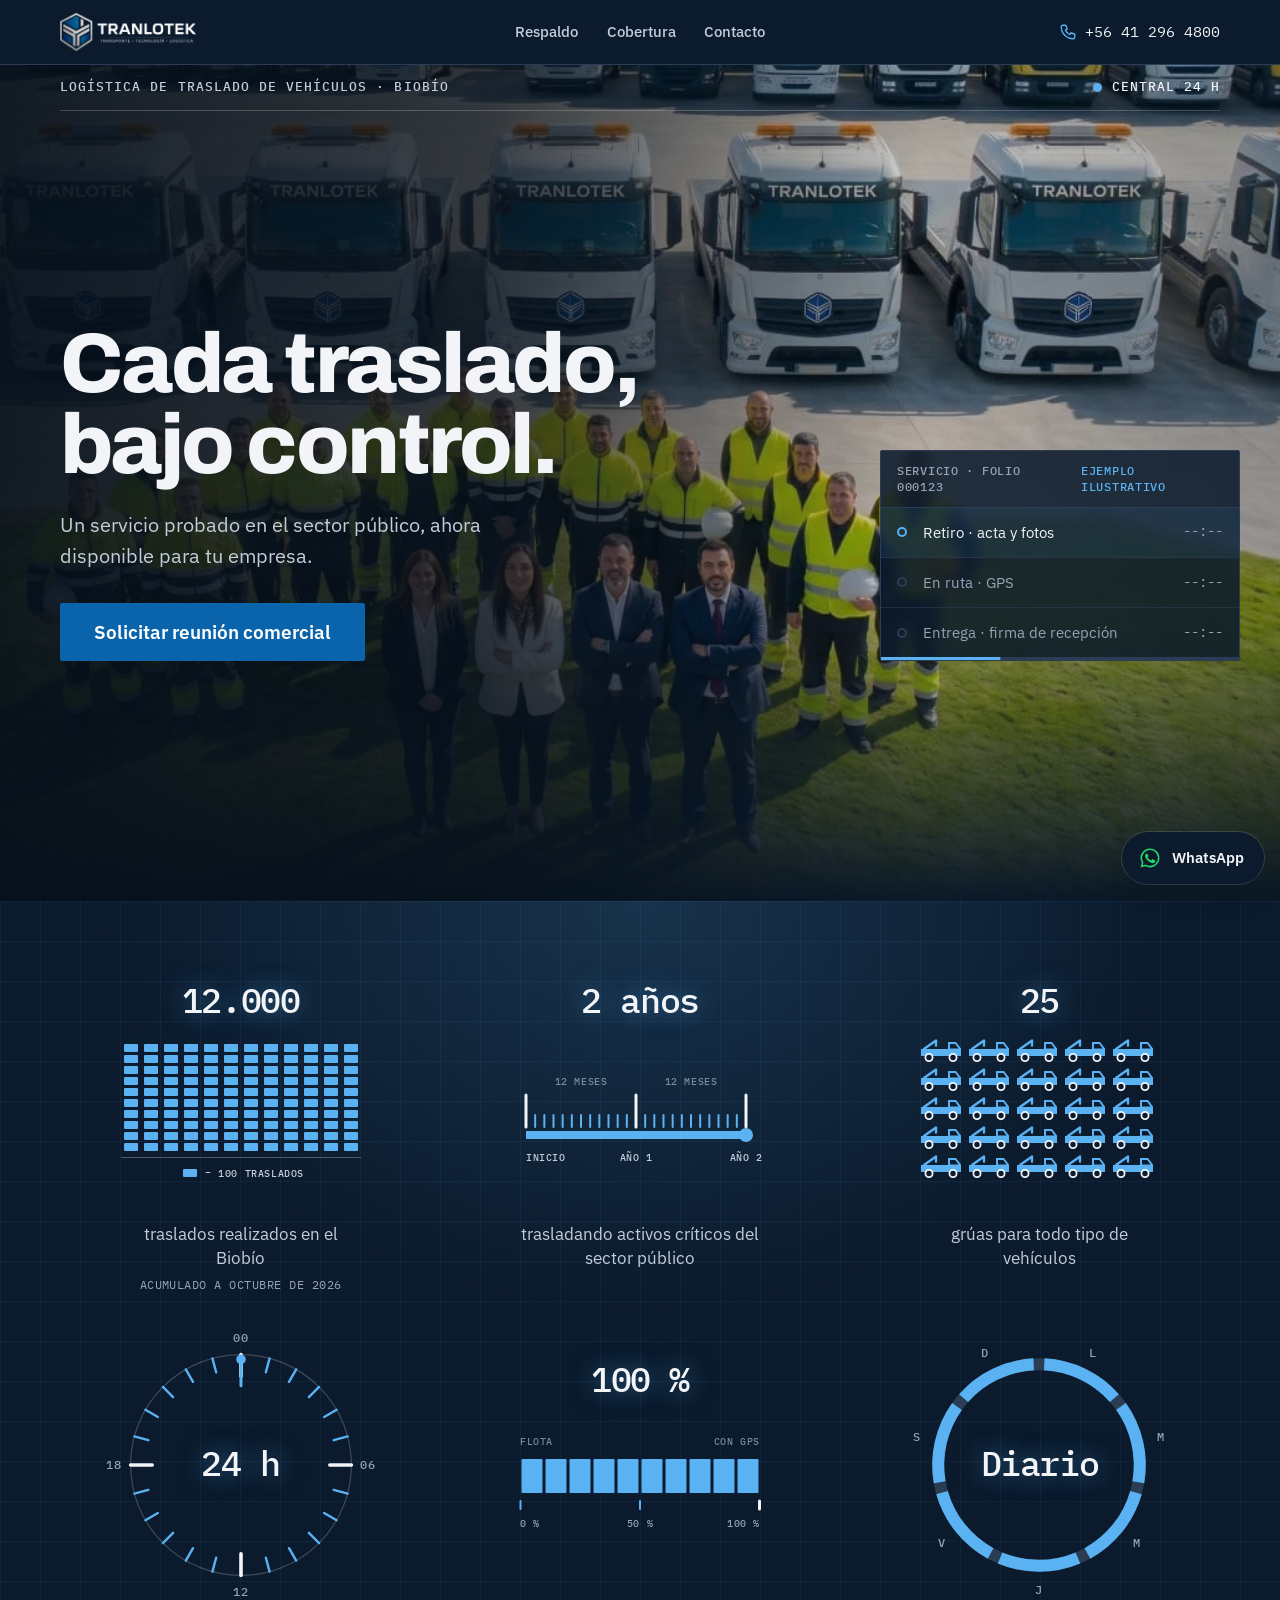
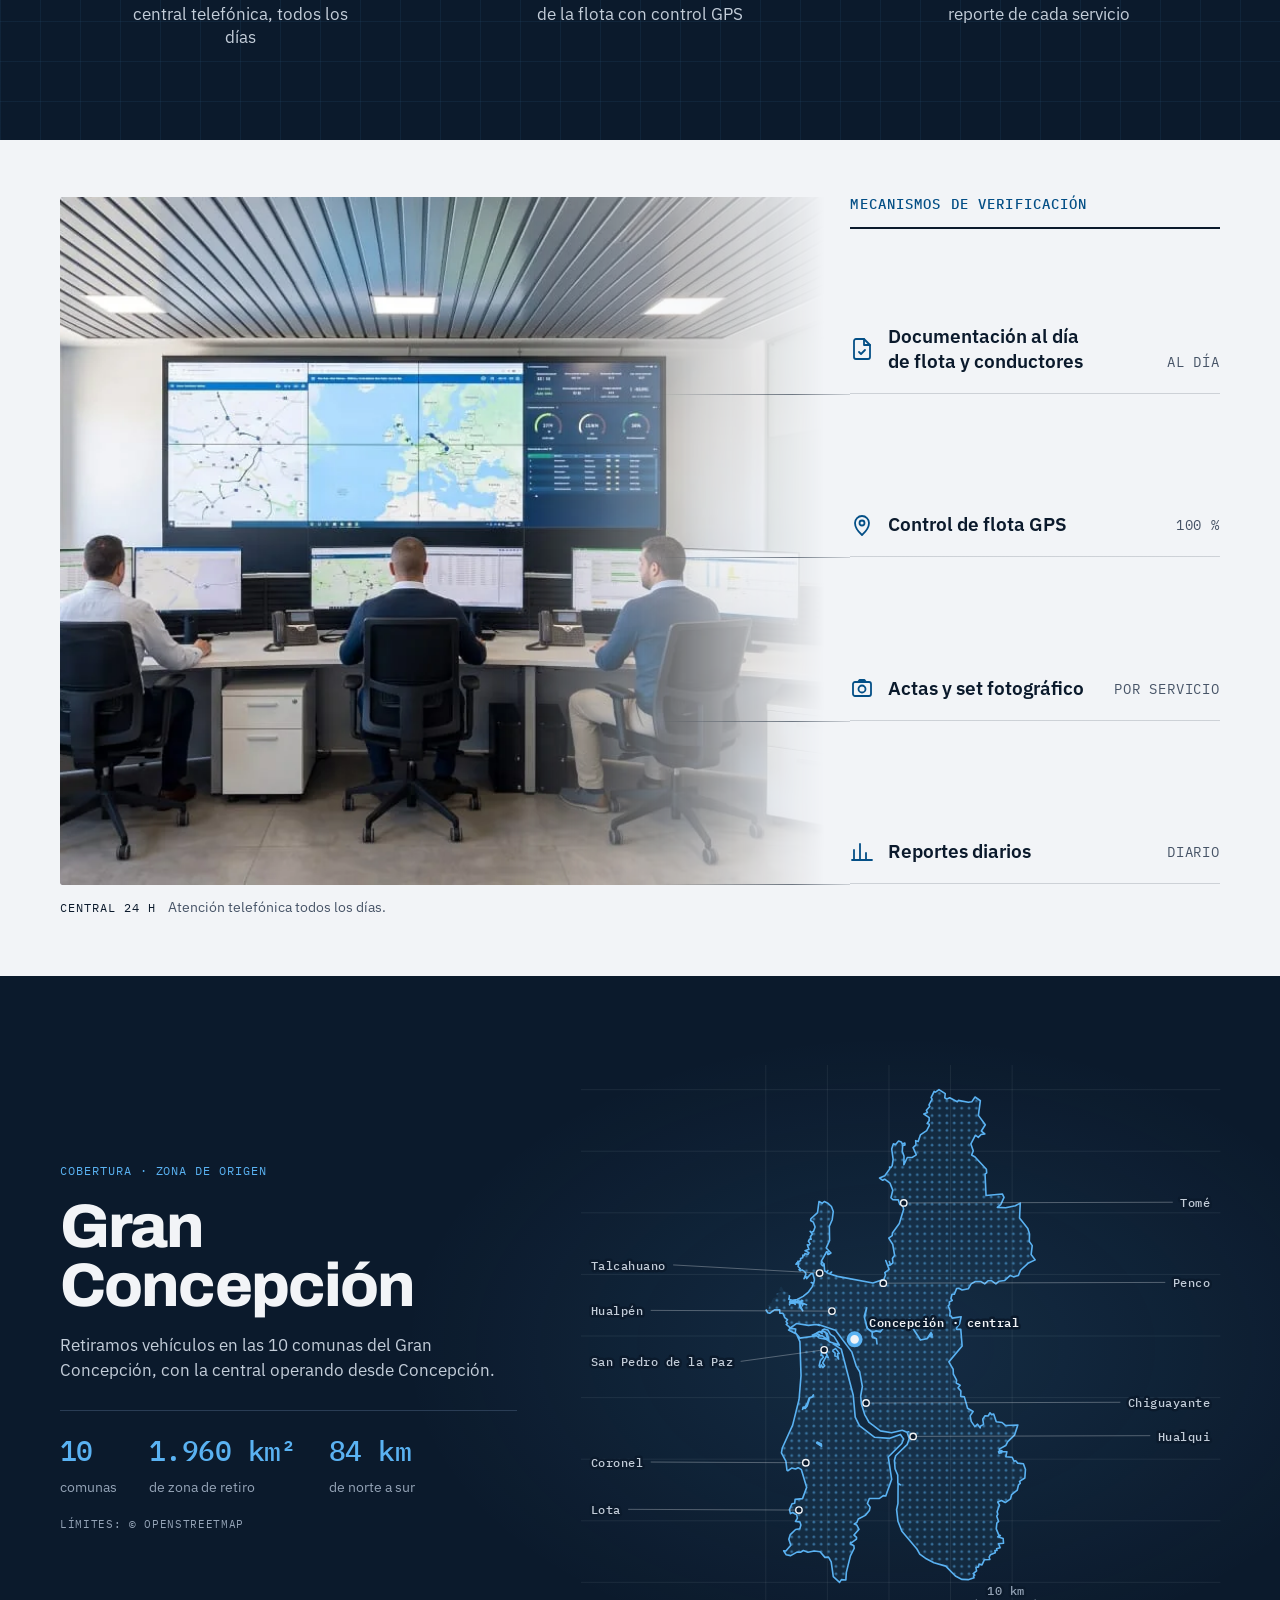
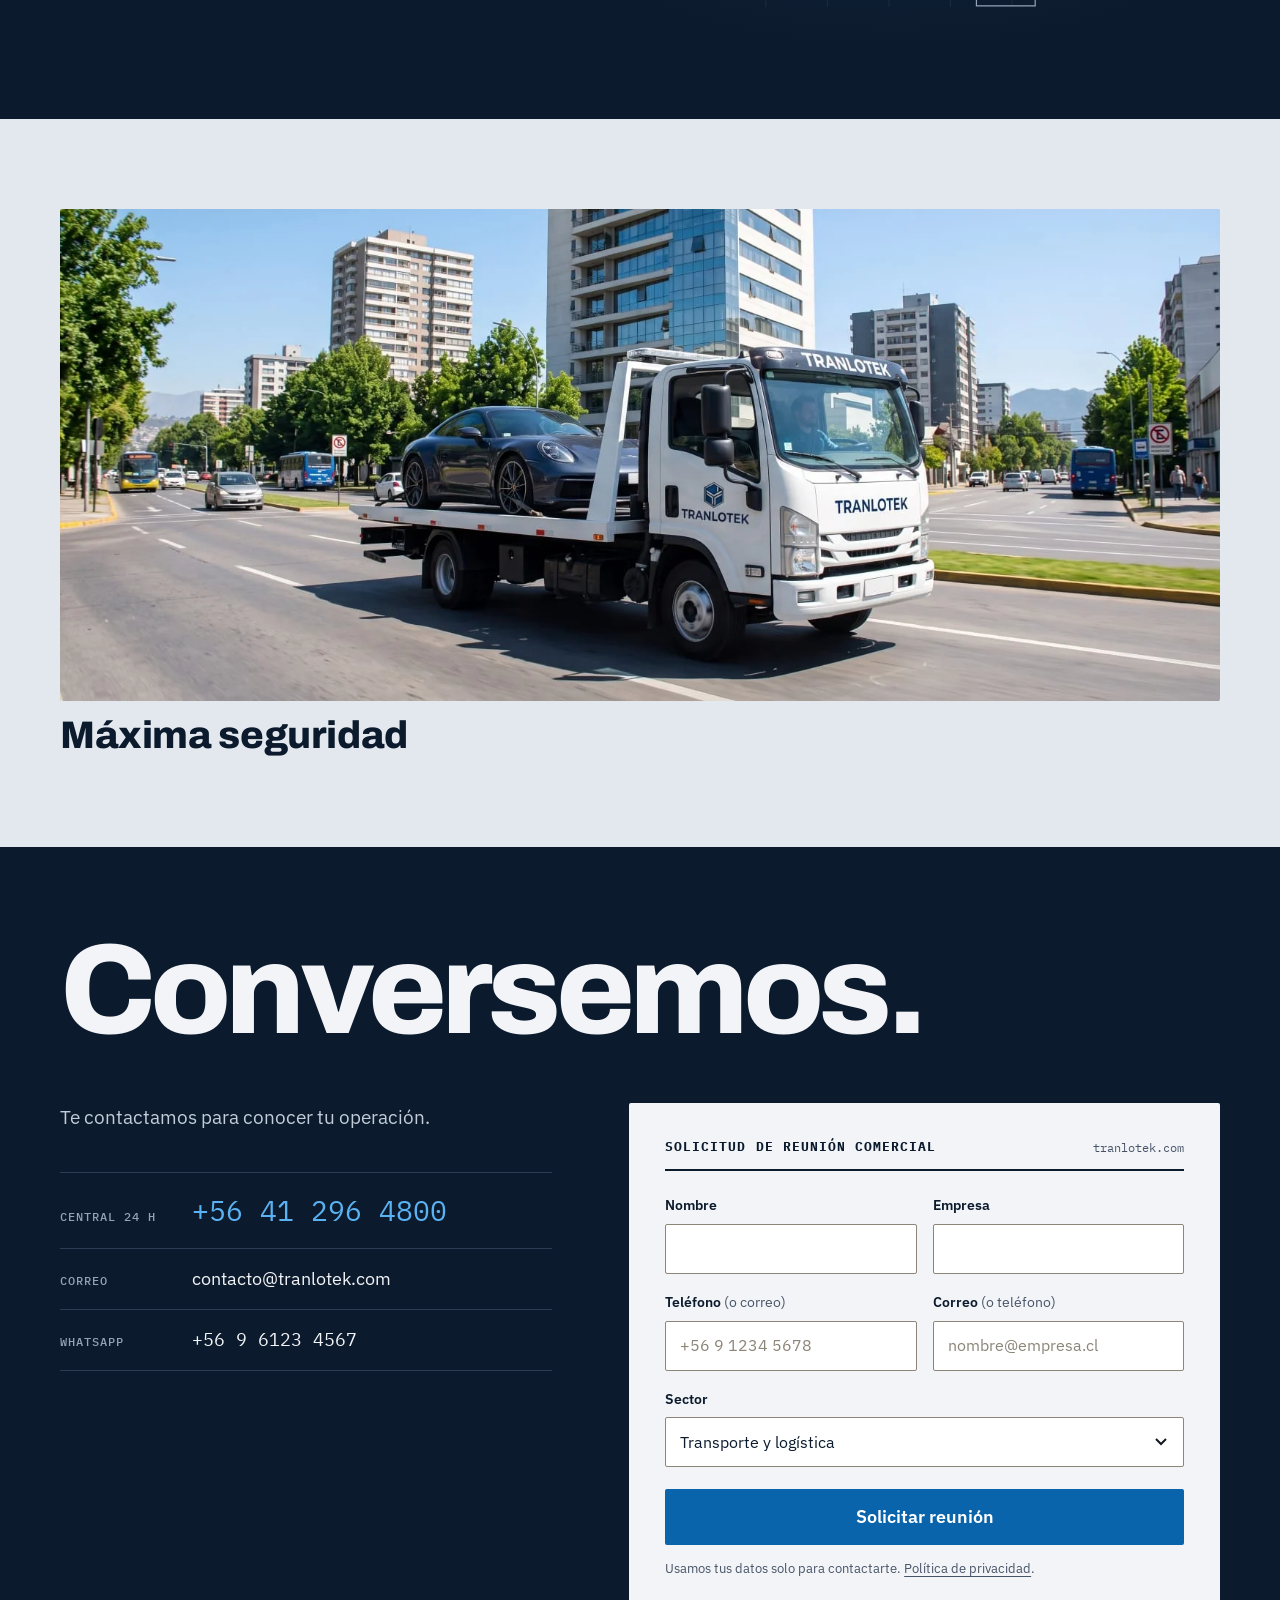
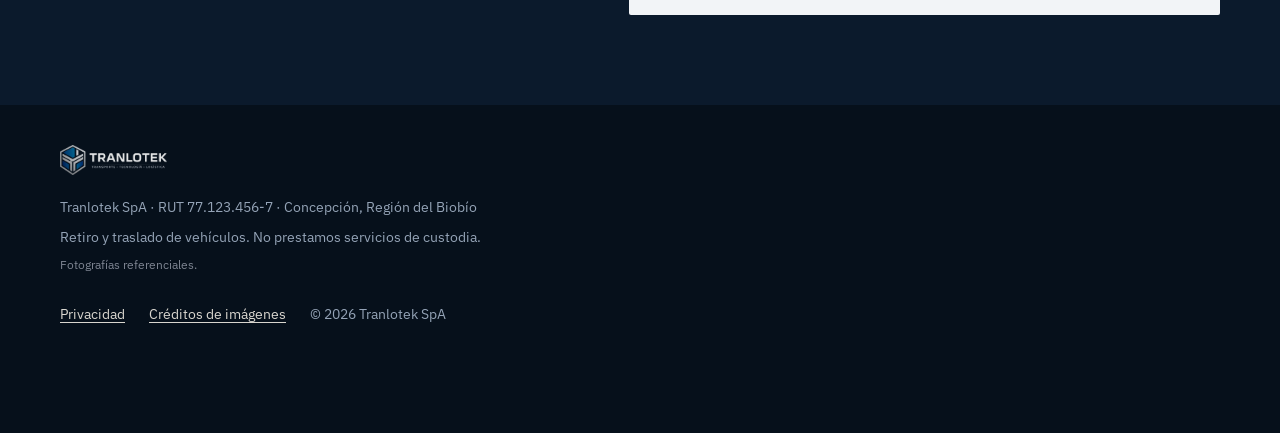
==== v1/index.html @ 52b6f6b7 "Hub de versiones: V1 y V2 publicadas, V3 y V4 en camino La raíz pasa a ser un hub con las cuatro ver" ====
<!doctype html>
<html lang="es-CL">
<head>
<meta charset="utf-8">
<meta name="viewport" content="width=device-width, initial-scale=1">
<title>Tranlotek | Traslado seguro de vehículos con grúa en el Biobío</title>
<meta name="description" content="Modelo de traslado de vehículos probado en 12.000 servicios. 25 grúas, central 24 h, GPS, actas y reportes diarios. Conversemos sobre tu operación.">
<link rel="canonical" href="https://tranlotek.com/">
<meta name="theme-color" content="#0B1A2C">
<meta name="robots" content="noindex, nofollow">
<meta property="og:type" content="website">
<meta property="og:locale" content="es_CL">
<meta property="og:title" content="Tranlotek | Traslado seguro de vehículos con grúa en el Biobío">
<meta property="og:description" content="Modelo de traslado de vehículos probado en 12.000 servicios. 25 grúas, central 24 h, GPS, actas y reportes diarios.">
<meta property="og:url" content="https://tranlotek.com/">
<meta property="og:image" content="https://tranlotek.com/assets/img/hero-1200.webp">
<link rel="icon" type="image/png" sizes="32x32" href="assets/img/favicon-32.png">
<link rel="apple-touch-icon" href="assets/img/apple-touch-icon.png">

<link rel="preload" as="image" href="assets/img/hero-1200.webp?v=2" imagesrcset="assets/img/hero-800.webp?v=2 800w, assets/img/hero-1200.webp?v=2 1200w, assets/img/hero-1584.webp?v=2 1584w" imagesizes="100vw" fetchpriority="high">
<link rel="preconnect" href="https://fonts.googleapis.com">
<link rel="preconnect" href="https://fonts.gstatic.com" crossorigin>
<link rel="stylesheet" href="https://fonts.googleapis.com/css2?family=Archivo:wght@700;800&family=IBM+Plex+Mono:wght@400;500&family=IBM+Plex+Sans:wght@400;500;600&display=swap">
<link rel="stylesheet" href="assets/css/styles.css?v=24">

<script type="application/ld+json">
{
  "@context": "https://schema.org",
  "@type": "LocalBusiness",
  "@id": "https://tranlotek.com/#empresa",
  "name": "Tranlotek",
  "legalName": "Tranlotek SpA",
  "taxID": "77.123.456-7",
  "description": "Retiro y traslado de vehículos con grúa en la Región del Biobío. No presta servicios de custodia.",
  "url": "https://tranlotek.com/",
  "logo": "https://tranlotek.com/assets/img/logo-tranlotek.png",
  "image": "https://tranlotek.com/assets/img/hero-1200.webp",
  "telephone": "+56412964800",
  "email": "contacto@tranlotek.com",
  "address": {
    "@type": "PostalAddress",
    "addressLocality": "Concepción",
    "addressRegion": "Región del Biobío",
    "addressCountry": "CL"
  },
  "areaServed": { "@type": "AdministrativeArea", "name": "Región del Biobío" },
  "openingHoursSpecification": {
    "@type": "OpeningHoursSpecification",
    "dayOfWeek": ["Monday","Tuesday","Wednesday","Thursday","Friday","Saturday","Sunday"],
    "opens": "00:00",
    "closes": "23:59"
  }
}
</script>

<!-- GA4: reemplazar G-XXXXXXXXXX por el ID real. Mientras sea el marcador, no se carga nada. -->
<script>
  window.TK_GA_ID = 'G-XXXXXXXXXX';
  window.dataLayer = window.dataLayer || [];
  function gtag(){ dataLayer.push(arguments); }
  if (!/X{6,}/.test(window.TK_GA_ID)) {
    var s = document.createElement('script'); s.async = true;
    s.src = 'https://www.googletagmanager.com/gtag/js?id=' + window.TK_GA_ID;
    document.head.appendChild(s);
    gtag('js', new Date()); gtag('config', window.TK_GA_ID);
  }
</script>
</head>
<body>
<a class="skip" href="#contenido">Saltar al contenido</a>

<header class="bar">
  <div class="wrap bar__in">
    <a class="bar__logo" href="#inicio" aria-label="Tranlotek, ir al inicio">
      <img src="assets/img/logo-tranlotek.webp" width="560" height="157" alt="Tranlotek">
    </a>
    <nav class="bar__nav" aria-label="Secciones">
      <a href="#respaldo">Respaldo</a>
      <a href="#cobertura">Cobertura</a>
      <a href="#conversemos">Contacto</a>
    </nav>
    <nav class="bar__act" aria-label="Contacto">
      <a class="bar__tel" href="tel:+56412964800" data-ga="clic_telefono" data-ga-lugar="barra">
        <svg class="ico" viewBox="0 0 24 24" aria-hidden="true"><path d="M5 3h4l2 5-2.5 1.5a11 11 0 0 0 6 6L16 13l5 2v4a2 2 0 0 1-2 2A16 16 0 0 1 3 5a2 2 0 0 1 2-2z"/></svg>
        <span class="mono">+56 41 296 4800</span>
      </a>
    </nav>
  </div>
</header>

<main id="contenido">

<!-- 2 · Portada -->
<section id="inicio" class="hero" aria-labelledby="hero-h">
  <picture class="hero__img">
    <img src="assets/img/hero-1200.webp?v=2"
         srcset="assets/img/hero-800.webp?v=2 800w, assets/img/hero-1200.webp?v=2 1200w, assets/img/hero-1584.webp?v=2 1584w"
         sizes="100vw" width="1584" height="672" fetchpriority="high"
         alt="Equipo de Tranlotek frente a la flota de grúas">
  </picture>
  <div class="wrap hero__in">
    <div class="hero__strip">
      <span>Logística de traslado de vehículos · Biobío</span>
      <span class="hero__strip-r"><i class="beacon" aria-hidden="true"></i>Central 24 h</span>
    </div>

    <div class="hero__grid">
      <div class="hero__copy">
        <h1 id="hero-h">Cada traslado, <span class="nowrap">bajo control.</span></h1>
        <p class="hero__sub">Un servicio probado en el sector público, ahora disponible para tu empresa.</p>
        <div class="hero__cta">
          <a class="btn btn--accent btn--lg" href="#conversemos" data-ga="clic_conversemos" data-ga-lugar="portada">Solicitar reunión comercial</a>
        </div>
      </div>

      <aside class="log" aria-label="Ejemplo ilustrativo de registro de un servicio">
        <div class="log__head">
          <span>Servicio · folio 000123</span>
          <span class="log__tag">Ejemplo ilustrativo</span>
        </div>
        <ol class="log__rows" data-log>
          <li class="is-done"><i aria-hidden="true"></i><span>Retiro · acta y fotos</span><time class="mono">14:32</time></li>
          <li class="is-done"><i aria-hidden="true"></i><span>En ruta · GPS</span><time class="mono">14:50</time></li>
          <li class="is-done"><i aria-hidden="true"></i><span>Entrega · firma de recepción</span><time class="mono">15:10</time></li>
        </ol>
        <div class="log__track" aria-hidden="true"><span></span></div>
      </aside>
    </div>
  </div>
</section>

<!-- 3 · Cifras -->
<section class="figs" aria-label="Cifras de operación">
  <div class="wrap">
    <dl class="ledger">
      <div class="ledger__row">
        <dt class="fig" data-ring="tally">12.000</dt>
        <dd>traslados realizados en el Biobío <small class="mono">acumulado a octubre de 2026</small></dd>
      </div>
      <div class="ledger__row">
        <dt class="fig" data-ring="timeline">2 años</dt>
        <dd>trasladando activos críticos del sector público</dd>
      </div>
      <div class="ledger__row">
        <dt class="fig" data-ring="fleet">25</dt>
        <dd>grúas para todo tipo de vehículos</dd>
      </div>
      <div class="ledger__row">
        <dt class="fig" data-ring="clock">24 h</dt>
        <dd>central telefónica, todos los días</dd>
      </div>
      <div class="ledger__row">
        <dt class="fig" data-ring="gauge">100 %</dt>
        <dd>de la flota con control GPS</dd>
      </div>
      <div class="ledger__row">
        <dt class="fig" data-ring="week">Diario</dt>
        <dd>reporte de cada servicio</dd>
      </div>
    </dl>
  </div>
</section>

<!-- 4 · Respaldo -->
<section id="respaldo" class="resp" aria-labelledby="resp-h" data-reveal>
  <div class="wrap resp__grid">
    <figure class="resp__photo">
      <img src="assets/img/central-1371.webp?v=2" srcset="assets/img/central-800.webp?v=2 800w, assets/img/central-1371.webp?v=2 1371w"
           sizes="(min-width: 900px) 66vw, 100vw" width="1371" height="672" loading="lazy" decoding="async"
           alt="Central de monitoreo de Tranlotek con el seguimiento GPS en pantalla">
      <figcaption><span class="mono">Central 24 h</span> Atención telefónica todos los días.</figcaption>
    </figure>

    <div class="resp__copy">
      <table class="checks">
        <caption id="resp-h">Mecanismos de verificación</caption>
        <tbody>
          <tr>
            <th scope="row"><span class="checks__k"><svg class="ico" viewBox="0 0 24 24" aria-hidden="true"><path d="M14 2H6a2 2 0 0 0-2 2v16a2 2 0 0 0 2 2h12a2 2 0 0 0 2-2V8z"/><path d="M14 2v6h6M9 15l2 2 4-4"/></svg>Documentación al día de flota y conductores</span></th>
            <td class="mono">Al día</td>
          </tr>
          <tr>
            <th scope="row"><span class="checks__k"><svg class="ico" viewBox="0 0 24 24" aria-hidden="true"><path d="M12 22s-7-6.2-7-12a7 7 0 0 1 14 0c0 5.8-7 12-7 12z"/><circle cx="12" cy="10" r="2.5"/></svg>Control de flota GPS</span></th>
            <td class="mono">100 %</td>
          </tr>
          <tr>
            <th scope="row"><span class="checks__k"><svg class="ico" viewBox="0 0 24 24" aria-hidden="true"><rect x="3" y="6" width="18" height="14" rx="2"/><circle cx="12" cy="13" r="3.5"/><path d="M8 6l1.5-2h5L16 6"/></svg>Actas y set fotográfico</span></th>
            <td class="mono">Por servicio</td>
          </tr>
          <tr>
            <th scope="row"><span class="checks__k"><svg class="ico" viewBox="0 0 24 24" aria-hidden="true"><path d="M4 20V10M10 20V4M16 20v-7M22 20H2"/></svg>Reportes diarios</span></th>
            <td class="mono">Diario</td>
          </tr>
        </tbody>
      </table>
    </div>
  </div>
</section>

<!-- 5 · Cobertura -->
<section id="cobertura" class="covsec" aria-labelledby="cov-h">
  <div class="wrap">
  <!-- Cobertura: mapa generado con herramientas/zona-cobertura.py -->
  <div class="cov" data-cov>
    <div class="cov__copy">
      <p class="cov__k mono">Cobertura · zona de origen</p>
      <h2 id="cov-h" class="cov__h">Gran Concepción</h2>
      <p class="cov__p">Retiramos vehículos en las 10 comunas del Gran Concepción, con la central operando desde Concepción.</p>
      <dl class="cov__figs">
        <div><dt class="mono">10</dt><dd>comunas</dd></div>
        <div><dt class="mono">1.960 km²</dt><dd>de zona de retiro</dd></div>
        <div><dt class="mono">84 km</dt><dd>de norte a sur</dd></div>
      </dl>
      <p class="cov__src mono">Límites: © OpenStreetMap</p>
    </div>
    <!-- cobertura:svg -->
    <svg class="cov__map" viewBox="-150 -20 519 458" role="img" aria-labelledby="cov-map-t">
      <title id="cov-map-t">Mapa del Gran Concepción con sus 10 comunas</title>
      <defs><pattern id="cov-dots" width="6" height="6" patternUnits="userSpaceOnUse"><circle cx="3" cy="3" r="1.15"/></pattern><clipPath id="cov-clip"><path d="M0.0 178.5 1.6 181.1 3.2 181.5 7.1 178.8 11.3 178.7 11.4 181.5 13.9 181.5 15.4 185.1 17.6 186.8 16.5 188.3 17.6 189.8 16.6 190.5 19.2 192.7 19.5 194.7 18.5 195.1 24.9 198.4 27.7 204.6 28.6 232.2 27.0 251.5 21.8 272.3 13.4 290.9 12.7 294.8 16.3 301.5 17.2 309.0 17.9 309.4 21.0 307.2 24.1 308.0 26.3 306.9 28.9 308.5 33.2 322.9 29.8 332.0 23.8 332.6 23.5 335.7 21.3 336.2 19.2 340.9 20.0 344.2 21.8 343.3 25.1 345.2 25.7 347.8 24.1 350.5 27.7 351.0 28.5 353.4 27.6 356.5 24.2 357.1 19.9 361.2 18.7 365.0 20.3 369.8 16.3 374.5 14.5 374.3 16.5 377.5 20.2 378.3 25.3 375.4 28.2 375.5 30.5 374.1 34.2 375.5 39.4 374.5 44.1 375.1 48.0 379.7 50.9 379.5 53.1 383.3 54.8 395.4 59.9 400.0 61.4 397.8 65.0 398.1 65.4 391.9 68.7 378.5 71.8 372.3 71.5 370.3 68.7 368.6 68.8 367.4 70.0 367.6 73.6 364.9 73.7 363.5 71.6 361.6 75.7 356.9 73.8 353.4 71.8 352.6 73.9 351.4 75.1 348.5 80.8 345.6 84.1 341.7 84.7 338.9 82.5 335.9 84.1 331.9 92.3 331.8 95.4 329.6 97.4 329.9 102.2 316.3 99.4 298.2 110.4 287.3 111.9 283.6 109.3 279.9 100.7 283.1 88.4 282.2 76.0 272.8 72.6 265.8 71.0 248.1 61.3 210.7 48.8 202.5 43.3 201.6 41.4 199.8 27.7 201.7 23.9 197.1 24.3 194.4 19.8 193.5 24.9 189.9 34.7 191.4 40.8 190.7 43.7 191.5 41.7 190.9 42.6 190.7 56.6 195.3 69.9 213.1 73.4 224.4 76.2 229.0 78.4 241.0 77.0 248.9 77.7 255.4 80.3 263.8 83.9 270.2 93.0 277.0 102.1 278.5 110.8 276.5 114.6 278.2 116.0 277.7 114.7 278.2 116.5 283.3 114.7 288.2 105.4 297.2 104.4 301.1 105.0 308.0 107.1 312.8 107.2 319.4 109.4 320.8 107.4 320.1 107.3 335.9 106.2 341.0 107.3 350.4 110.5 358.5 122.7 372.9 125.0 377.0 129.5 380.4 136.5 384.0 146.1 386.8 153.9 394.8 159.3 397.6 164.3 397.8 169.0 396.3 168.6 394.9 169.6 394.1 168.4 392.9 171.1 390.7 170.6 387.9 172.7 387.4 173.1 385.2 175.5 385.8 177.5 381.6 181.9 381.4 181.3 379.5 182.3 377.6 186.3 375.9 186.0 374.1 187.7 374.0 187.4 372.8 190.2 371.8 189.0 368.6 193.0 368.2 192.7 364.4 188.4 363.0 190.4 362.0 189.2 361.6 187.1 356.6 187.6 351.9 189.0 350.5 187.5 346.3 188.4 344.7 187.8 342.6 189.7 337.3 188.3 334.8 191.3 333.5 194.4 335.2 198.7 332.2 199.6 328.7 204.1 325.2 205.2 320.8 206.6 319.5 206.0 318.0 210.3 315.3 210.8 308.4 209.1 303.7 204.5 303.2 202.9 301.3 201.6 301.7 199.9 298.4 194.9 298.0 195.7 294.0 192.5 294.0 191.4 293.0 190.3 293.9 191.4 294.8 189.4 295.2 188.9 293.9 190.0 292.7 189.5 291.8 194.8 288.9 196.4 285.7 201.9 280.5 204.6 272.2 194.5 272.6 191.8 270.2 187.1 269.6 185.0 263.4 183.2 263.8 182.0 262.3 180.6 264.9 178.0 264.7 176.1 267.5 176.8 271.7 174.3 273.2 174.0 274.6 171.9 271.6 169.7 273.6 166.8 269.3 165.9 264.8 168.3 261.3 163.8 258.6 161.2 249.4 158.2 248.9 158.4 244.7 156.1 242.1 157.8 240.0 154.6 238.2 154.9 235.8 152.3 231.0 152.1 227.0 148.6 221.0 159.4 208.1 158.3 194.6 155.0 194.6 154.7 193.6 157.4 189.8 158.6 184.4 151.3 185.5 150.5 183.8 149.4 183.8 149.7 180.0 148.1 175.5 149.1 174.6 149.0 172.3 151.4 171.2 150.3 169.6 151.2 166.1 153.1 166.1 154.9 161.4 156.7 161.2 159.4 162.7 164.5 161.6 166.7 157.7 170.1 155.8 174.8 155.8 177.7 157.7 180.4 155.2 183.4 155.2 186.8 157.7 189.4 155.5 194.0 154.9 198.5 150.8 201.2 152.0 205.1 150.8 206.8 146.6 213.3 140.7 218.7 138.2 215.4 133.9 216.3 126.6 213.9 123.2 214.1 117.1 212.7 112.7 206.0 104.2 206.6 92.1 202.6 94.2 194.8 95.9 188.0 95.6 190.7 93.3 193.4 87.5 192.0 84.7 178.8 86.0 178.0 68.6 179.3 67.6 179.1 64.6 169.9 54.7 167.1 53.1 168.4 49.7 166.5 44.1 170.2 37.0 172.5 38.7 174.8 36.4 177.8 35.9 175.0 33.6 178.2 28.5 172.6 20.9 174.2 9.0 169.9 6.0 167.2 9.9 164.4 10.3 156.3 8.7 155.5 9.8 149.3 6.6 146.9 7.6 145.3 6.6 145.7 3.3 140.6 0.0 137.8 2.0 136.7 1.4 134.2 6.4 135.0 7.7 132.5 12.4 133.1 13.7 130.4 16.8 131.2 18.6 128.3 19.8 132.6 22.7 132.6 25.2 131.0 27.5 132.7 28.1 132.7 29.2 130.6 33.2 125.5 36.8 123.7 42.1 121.7 41.4 121.9 44.8 119.6 47.1 122.2 52.9 118.9 55.0 114.9 55.1 112.1 61.0 112.2 53.9 110.8 50.1 111.1 45.5 113.0 45.0 112.9 43.4 110.9 44.2 110.0 42.5 107.8 41.7 105.4 44.5 103.6 43.9 102.2 48.2 103.4 56.7 102.6 61.7 101.6 63.3 100.5 62.9 100.6 64.3 96.6 69.9 92.4 71.8 94.9 73.6 96.5 72.7 100.8 75.9 103.1 81.7 101.6 87.8 103.2 89.4 107.6 89.5 108.8 93.2 109.9 92.6 111.0 93.7 111.9 97.1 108.4 108.6 102.8 116.4 102.6 118.5 99.8 120.5 103.0 125.5 104.6 134.5 102.8 137.1 103.2 140.6 101.2 142.3 100.3 139.6 101.2 142.3 99.0 142.8 97.4 138.7 100.1 145.9 96.6 148.5 97.2 150.5 95.9 154.0 87.0 157.0 58.2 151.6 52.1 149.7 53.4 148.0 51.5 149.5 49.6 148.6 50.4 146.8 49.4 148.0 47.8 147.2 47.3 141.3 46.4 143.0 45.2 142.0 45.1 140.7 46.3 140.5 45.1 139.2 49.4 131.6 50.4 131.9 50.3 133.8 50.7 132.8 50.8 133.8 52.9 132.6 49.1 128.5 51.8 122.4 51.6 110.9 53.9 105.6 54.8 98.9 53.3 94.9 50.5 92.2 47.5 90.8 45.9 92.2 43.2 90.8 42.0 99.9 36.6 104.8 36.4 106.2 38.6 107.6 40.0 111.5 38.8 115.0 36.9 116.0 36.0 115.0 37.8 117.2 36.2 119.4 36.8 121.5 35.5 121.3 34.6 123.1 36.0 125.0 35.2 126.1 33.7 125.9 35.0 129.6 31.9 130.7 35.0 132.4 34.1 133.8 31.8 133.1 31.0 134.8 30.1 134.3 30.0 136.5 28.2 137.0 28.4 138.2 27.3 139.5 26.0 139.3 26.4 140.8 25.5 140.3 24.5 141.8 26.6 141.4 26.2 143.6 28.0 145.4 27.0 146.1 27.9 147.0 29.4 146.3 31.7 147.8 32.6 149.8 31.0 153.5 32.4 152.0 34.1 152.4 33.3 153.4 36.6 149.5 38.2 149.3 39.5 154.4 38.9 157.2 36.9 156.6 38.6 157.4 37.6 160.1 34.8 164.1 30.3 167.8 25.4 170.3 21.5 171.0 18.7 170.1 19.3 167.8 18.0 164.5 14.7 163.6 12.9 160.1 11.8 160.3 10.8 162.8 12.6 164.0 10.2 164.8 10.1 165.8 9.1 165.0 8.5 166.6 10.1 168.0 5.8 169.3 6.5 170.1 5.1 170.6 4.7 173.1 3.1 173.6 3.1 174.8 1.0 174.9 2.5 175.8 2.3 177.8 0.0 178.5ZM19.3 173.6 19.6 171.7 20.5 172.5 22.0 171.5 25.3 172.1 26.3 171.3 28.1 172.3 29.1 171.0 30.0 171.6 28.5 171.6 29.5 173.2 33.1 174.6 28.5 172.8 30.3 174.0 29.7 175.4 30.3 174.0 28.9 174.0 26.8 172.7 30.0 179.6 27.6 176.4 27.1 173.1 23.0 172.8 23.9 174.3 22.3 173.1 19.7 173.5 19.3 174.7 19.3 173.6ZM29.8 260.2 30.2 257.9 31.8 257.5 33.8 254.5 35.2 250.4 37.7 249.4 38.6 247.8 38.3 249.3 35.7 250.4 33.6 256.8 32.0 258.8 30.2 258.4 29.8 260.2ZM41.0 286.8 41.7 286.0 45.1 287.7 45.3 289.5 41.0 286.8ZM43.2 224.7 44.3 220.1 46.7 217.3 46.0 215.6 44.8 215.8 45.3 213.6 47.2 212.8 49.0 213.9 50.7 217.6 49.1 216.5 46.2 221.9 47.8 224.2 46.3 225.6 45.1 223.4 44.1 225.4 43.2 224.7ZM54.0 211.9 56.6 210.2 57.9 211.7 59.6 214.2 58.2 214.5 59.1 218.7 57.8 216.7 56.1 216.2 56.3 213.9 54.0 211.9ZM79.9 184.1 81.9 177.1 80.2 185.5 82.6 193.8 86.7 196.9 89.5 195.8 93.2 196.3 95.2 193.5 101.2 189.6 107.6 189.1 108.8 188.0 111.0 188.5 116.7 186.2 119.1 187.5 118.2 188.9 119.2 193.2 125.6 203.2 131.0 202.0 134.2 197.2 135.1 199.1 134.3 200.7 135.3 200.8 134.2 200.7 135.1 199.1 134.2 197.3 133.5 199.5 130.9 202.2 125.5 203.3 119.1 193.3 118.1 188.9 119.1 187.7 116.6 186.3 111.1 188.6 108.9 188.0 108.1 189.0 101.3 189.9 95.4 193.5 92.9 196.7 89.7 195.9 86.5 197.0 86.3 200.4 89.8 202.2 90.3 206.5 89.8 202.2 86.7 201.2 86.3 196.8 82.2 193.7 79.9 184.1ZM37.3 199.6 41.3 199.6 42.4 200.8 43.1 199.8 45.9 199.9 50.6 203.1 48.9 198.1 50.0 200.1 50.0 199.0 48.6 197.0 45.6 195.8 46.1 196.6 43.9 196.4 45.8 198.0 43.5 196.4 41.0 197.8 43.6 199.0 40.7 198.0 37.3 199.6ZM45.5 195.3 50.0 198.2 51.5 204.7 59.8 207.4 55.5 200.5 52.5 198.7 50.4 195.1 47.3 194.4 45.5 195.3Z" clip-rule="evenodd"/></clipPath></defs>
      <g class="cov__grid"><line x1="0" y1="-20" x2="0" y2="420"/><line x1="50" y1="-20" x2="50" y2="420"/><line x1="100" y1="-20" x2="100" y2="420"/><line x1="150" y1="-20" x2="150" y2="420"/><line x1="200" y1="-20" x2="200" y2="420"/><line x1="-150" y1="0" x2="369" y2="0"/><line x1="-150" y1="50" x2="369" y2="50"/><line x1="-150" y1="100" x2="369" y2="100"/><line x1="-150" y1="150" x2="369" y2="150"/><line x1="-150" y1="200" x2="369" y2="200"/><line x1="-150" y1="250" x2="369" y2="250"/><line x1="-150" y1="300" x2="369" y2="300"/><line x1="-150" y1="350" x2="369" y2="350"/><line x1="-150" y1="400" x2="369" y2="400"/></g>
      <g clip-path="url(#cov-clip)"><circle class="cov__wave" cx="72.1" cy="202.7" r="420"/></g>
      <path class="cov__edge" d="M0.0 178.5 1.6 181.1 3.2 181.5 7.1 178.8 11.3 178.7 11.4 181.5 13.9 181.5 15.4 185.1 17.6 186.8 16.5 188.3 17.6 189.8 16.6 190.5 19.2 192.7 19.5 194.7 18.5 195.1 24.9 198.4 27.7 204.6 28.6 232.2 27.0 251.5 21.8 272.3 13.4 290.9 12.7 294.8 16.3 301.5 17.2 309.0 17.9 309.4 21.0 307.2 24.1 308.0 26.3 306.9 28.9 308.5 33.2 322.9 29.8 332.0 23.8 332.6 23.5 335.7 21.3 336.2 19.2 340.9 20.0 344.2 21.8 343.3 25.1 345.2 25.7 347.8 24.1 350.5 27.7 351.0 28.5 353.4 27.6 356.5 24.2 357.1 19.9 361.2 18.7 365.0 20.3 369.8 16.3 374.5 14.5 374.3 16.5 377.5 20.2 378.3 25.3 375.4 28.2 375.5 30.5 374.1 34.2 375.5 39.4 374.5 44.1 375.1 48.0 379.7 50.9 379.5 53.1 383.3 54.8 395.4 59.9 400.0 61.4 397.8 65.0 398.1 65.4 391.9 68.7 378.5 71.8 372.3 71.5 370.3 68.7 368.6 68.8 367.4 70.0 367.6 73.6 364.9 73.7 363.5 71.6 361.6 75.7 356.9 73.8 353.4 71.8 352.6 73.9 351.4 75.1 348.5 80.8 345.6 84.1 341.7 84.7 338.9 82.5 335.9 84.1 331.9 92.3 331.8 95.4 329.6 97.4 329.9 102.2 316.3 99.4 298.2 110.4 287.3 111.9 283.6 109.3 279.9 100.7 283.1 88.4 282.2 76.0 272.8 72.6 265.8 71.0 248.1 61.3 210.7 48.8 202.5 43.3 201.6 41.4 199.8 27.7 201.7 23.9 197.1 24.3 194.4 19.8 193.5 24.9 189.9 34.7 191.4 40.8 190.7 43.7 191.5 41.7 190.9 42.6 190.7 56.6 195.3 69.9 213.1 73.4 224.4 76.2 229.0 78.4 241.0 77.0 248.9 77.7 255.4 80.3 263.8 83.9 270.2 93.0 277.0 102.1 278.5 110.8 276.5 114.6 278.2 116.0 277.7 114.7 278.2 116.5 283.3 114.7 288.2 105.4 297.2 104.4 301.1 105.0 308.0 107.1 312.8 107.2 319.4 109.4 320.8 107.4 320.1 107.3 335.9 106.2 341.0 107.3 350.4 110.5 358.5 122.7 372.9 125.0 377.0 129.5 380.4 136.5 384.0 146.1 386.8 153.9 394.8 159.3 397.6 164.3 397.8 169.0 396.3 168.6 394.9 169.6 394.1 168.4 392.9 171.1 390.7 170.6 387.9 172.7 387.4 173.1 385.2 175.5 385.8 177.5 381.6 181.9 381.4 181.3 379.5 182.3 377.6 186.3 375.9 186.0 374.1 187.7 374.0 187.4 372.8 190.2 371.8 189.0 368.6 193.0 368.2 192.7 364.4 188.4 363.0 190.4 362.0 189.2 361.6 187.1 356.6 187.6 351.9 189.0 350.5 187.5 346.3 188.4 344.7 187.8 342.6 189.7 337.3 188.3 334.8 191.3 333.5 194.4 335.2 198.7 332.2 199.6 328.7 204.1 325.2 205.2 320.8 206.6 319.5 206.0 318.0 210.3 315.3 210.8 308.4 209.1 303.7 204.5 303.2 202.9 301.3 201.6 301.7 199.9 298.4 194.9 298.0 195.7 294.0 192.5 294.0 191.4 293.0 190.3 293.9 191.4 294.8 189.4 295.2 188.9 293.9 190.0 292.7 189.5 291.8 194.8 288.9 196.4 285.7 201.9 280.5 204.6 272.2 194.5 272.6 191.8 270.2 187.1 269.6 185.0 263.4 183.2 263.8 182.0 262.3 180.6 264.9 178.0 264.7 176.1 267.5 176.8 271.7 174.3 273.2 174.0 274.6 171.9 271.6 169.7 273.6 166.8 269.3 165.9 264.8 168.3 261.3 163.8 258.6 161.2 249.4 158.2 248.9 158.4 244.7 156.1 242.1 157.8 240.0 154.6 238.2 154.9 235.8 152.3 231.0 152.1 227.0 148.6 221.0 159.4 208.1 158.3 194.6 155.0 194.6 154.7 193.6 157.4 189.8 158.6 184.4 151.3 185.5 150.5 183.8 149.4 183.8 149.7 180.0 148.1 175.5 149.1 174.6 149.0 172.3 151.4 171.2 150.3 169.6 151.2 166.1 153.1 166.1 154.9 161.4 156.7 161.2 159.4 162.7 164.5 161.6 166.7 157.7 170.1 155.8 174.8 155.8 177.7 157.7 180.4 155.2 183.4 155.2 186.8 157.7 189.4 155.5 194.0 154.9 198.5 150.8 201.2 152.0 205.1 150.8 206.8 146.6 213.3 140.7 218.7 138.2 215.4 133.9 216.3 126.6 213.9 123.2 214.1 117.1 212.7 112.7 206.0 104.2 206.6 92.1 202.6 94.2 194.8 95.9 188.0 95.6 190.7 93.3 193.4 87.5 192.0 84.7 178.8 86.0 178.0 68.6 179.3 67.6 179.1 64.6 169.9 54.7 167.1 53.1 168.4 49.7 166.5 44.1 170.2 37.0 172.5 38.7 174.8 36.4 177.8 35.9 175.0 33.6 178.2 28.5 172.6 20.9 174.2 9.0 169.9 6.0 167.2 9.9 164.4 10.3 156.3 8.7 155.5 9.8 149.3 6.6 146.9 7.6 145.3 6.6 145.7 3.3 140.6 0.0 137.8 2.0 136.7 1.4 134.2 6.4 135.0 7.7 132.5 12.4 133.1 13.7 130.4 16.8 131.2 18.6 128.3 19.8 132.6 22.7 132.6 25.2 131.0 27.5 132.7 28.1 132.7 29.2 130.6 33.2 125.5 36.8 123.7 42.1 121.7 41.4 121.9 44.8 119.6 47.1 122.2 52.9 118.9 55.0 114.9 55.1 112.1 61.0 112.2 53.9 110.8 50.1 111.1 45.5 113.0 45.0 112.9 43.4 110.9 44.2 110.0 42.5 107.8 41.7 105.4 44.5 103.6 43.9 102.2 48.2 103.4 56.7 102.6 61.7 101.6 63.3 100.5 62.9 100.6 64.3 96.6 69.9 92.4 71.8 94.9 73.6 96.5 72.7 100.8 75.9 103.1 81.7 101.6 87.8 103.2 89.4 107.6 89.5 108.8 93.2 109.9 92.6 111.0 93.7 111.9 97.1 108.4 108.6 102.8 116.4 102.6 118.5 99.8 120.5 103.0 125.5 104.6 134.5 102.8 137.1 103.2 140.6 101.2 142.3 100.3 139.6 101.2 142.3 99.0 142.8 97.4 138.7 100.1 145.9 96.6 148.5 97.2 150.5 95.9 154.0 87.0 157.0 58.2 151.6 52.1 149.7 53.4 148.0 51.5 149.5 49.6 148.6 50.4 146.8 49.4 148.0 47.8 147.2 47.3 141.3 46.4 143.0 45.2 142.0 45.1 140.7 46.3 140.5 45.1 139.2 49.4 131.6 50.4 131.9 50.3 133.8 50.7 132.8 50.8 133.8 52.9 132.6 49.1 128.5 51.8 122.4 51.6 110.9 53.9 105.6 54.8 98.9 53.3 94.9 50.5 92.2 47.5 90.8 45.9 92.2 43.2 90.8 42.0 99.9 36.6 104.8 36.4 106.2 38.6 107.6 40.0 111.5 38.8 115.0 36.9 116.0 36.0 115.0 37.8 117.2 36.2 119.4 36.8 121.5 35.5 121.3 34.6 123.1 36.0 125.0 35.2 126.1 33.7 125.9 35.0 129.6 31.9 130.7 35.0 132.4 34.1 133.8 31.8 133.1 31.0 134.8 30.1 134.3 30.0 136.5 28.2 137.0 28.4 138.2 27.3 139.5 26.0 139.3 26.4 140.8 25.5 140.3 24.5 141.8 26.6 141.4 26.2 143.6 28.0 145.4 27.0 146.1 27.9 147.0 29.4 146.3 31.7 147.8 32.6 149.8 31.0 153.5 32.4 152.0 34.1 152.4 33.3 153.4 36.6 149.5 38.2 149.3 39.5 154.4 38.9 157.2 36.9 156.6 38.6 157.4 37.6 160.1 34.8 164.1 30.3 167.8 25.4 170.3 21.5 171.0 18.7 170.1 19.3 167.8 18.0 164.5 14.7 163.6 12.9 160.1 11.8 160.3 10.8 162.8 12.6 164.0 10.2 164.8 10.1 165.8 9.1 165.0 8.5 166.6 10.1 168.0 5.8 169.3 6.5 170.1 5.1 170.6 4.7 173.1 3.1 173.6 3.1 174.8 1.0 174.9 2.5 175.8 2.3 177.8 0.0 178.5ZM19.3 173.6 19.6 171.7 20.5 172.5 22.0 171.5 25.3 172.1 26.3 171.3 28.1 172.3 29.1 171.0 30.0 171.6 28.5 171.6 29.5 173.2 33.1 174.6 28.5 172.8 30.3 174.0 29.7 175.4 30.3 174.0 28.9 174.0 26.8 172.7 30.0 179.6 27.6 176.4 27.1 173.1 23.0 172.8 23.9 174.3 22.3 173.1 19.7 173.5 19.3 174.7 19.3 173.6ZM29.8 260.2 30.2 257.9 31.8 257.5 33.8 254.5 35.2 250.4 37.7 249.4 38.6 247.8 38.3 249.3 35.7 250.4 33.6 256.8 32.0 258.8 30.2 258.4 29.8 260.2ZM41.0 286.8 41.7 286.0 45.1 287.7 45.3 289.5 41.0 286.8ZM43.2 224.7 44.3 220.1 46.7 217.3 46.0 215.6 44.8 215.8 45.3 213.6 47.2 212.8 49.0 213.9 50.7 217.6 49.1 216.5 46.2 221.9 47.8 224.2 46.3 225.6 45.1 223.4 44.1 225.4 43.2 224.7ZM54.0 211.9 56.6 210.2 57.9 211.7 59.6 214.2 58.2 214.5 59.1 218.7 57.8 216.7 56.1 216.2 56.3 213.9 54.0 211.9ZM79.9 184.1 81.9 177.1 80.2 185.5 82.6 193.8 86.7 196.9 89.5 195.8 93.2 196.3 95.2 193.5 101.2 189.6 107.6 189.1 108.8 188.0 111.0 188.5 116.7 186.2 119.1 187.5 118.2 188.9 119.2 193.2 125.6 203.2 131.0 202.0 134.2 197.2 135.1 199.1 134.3 200.7 135.3 200.8 134.2 200.7 135.1 199.1 134.2 197.3 133.5 199.5 130.9 202.2 125.5 203.3 119.1 193.3 118.1 188.9 119.1 187.7 116.6 186.3 111.1 188.6 108.9 188.0 108.1 189.0 101.3 189.9 95.4 193.5 92.9 196.7 89.7 195.9 86.5 197.0 86.3 200.4 89.8 202.2 90.3 206.5 89.8 202.2 86.7 201.2 86.3 196.8 82.2 193.7 79.9 184.1ZM37.3 199.6 41.3 199.6 42.4 200.8 43.1 199.8 45.9 199.9 50.6 203.1 48.9 198.1 50.0 200.1 50.0 199.0 48.6 197.0 45.6 195.8 46.1 196.6 43.9 196.4 45.8 198.0 43.5 196.4 41.0 197.8 43.6 199.0 40.7 198.0 37.3 199.6ZM45.5 195.3 50.0 198.2 51.5 204.7 59.8 207.4 55.5 200.5 52.5 198.7 50.4 195.1 47.3 194.4 45.5 195.3Z" fill-rule="evenodd" pathLength="1"/>
      <g class="cov__pin" style="--i:0"><path class="cov__lead" d="M112.0 92.0L329.9 92.0"/><circle cx="112.0" cy="92.0" r="2.6"/><text x="360.7" y="95.5" text-anchor="end">Tomé</text></g><g class="cov__pin" style="--i:1"><path class="cov__lead" d="M95.4 157.1L323.7 157.1"/><circle cx="95.4" cy="157.1" r="2.6"/><text x="360.7" y="160.6" text-anchor="end">Penco</text></g><g class="cov__pin" style="--i:2"><path class="cov__lead" d="M43.7 148.9L-74.0 142.9"/><circle cx="43.7" cy="148.9" r="2.6"/><text x="-142.0" y="146.4" text-anchor="start">Talcahuano</text></g><g class="cov__pin" style="--i:3"><path class="cov__lead" d="M53.7 179.8L-92.6 179.8"/><circle cx="53.7" cy="179.8" r="2.6"/><text x="-142.0" y="183.3" text-anchor="start">Hualpén</text></g><g class="cov__pin" style="--i:4"><path class="cov__lead" d="M47.4 211.2L-18.2 221.2"/><circle cx="47.4" cy="211.2" r="2.6"/><text x="-142.0" y="224.7" text-anchor="start">San Pedro de la Paz</text></g><g class="cov__pin" style="--i:5"><path class="cov__lead" d="M81.4 254.4L286.5 254.4"/><circle cx="81.4" cy="254.4" r="2.6"/><text x="360.7" y="257.9" text-anchor="end">Chiguayante</text></g><g class="cov__pin" style="--i:6"><path class="cov__lead" d="M119.6 281.5L311.3 281.5"/><circle cx="119.6" cy="281.5" r="2.6"/><text x="360.7" y="285.0" text-anchor="end">Hualqui</text></g><g class="cov__pin" style="--i:7"><path class="cov__lead" d="M32.5 302.9L-92.6 302.9"/><circle cx="32.5" cy="302.9" r="2.6"/><text x="-142.0" y="306.4" text-anchor="start">Coronel</text></g><g class="cov__pin" style="--i:8"><path class="cov__lead" d="M26.9 341.3L-111.2 341.3"/><circle cx="26.9" cy="341.3" r="2.6"/><text x="-142.0" y="344.8" text-anchor="start">Lota</text></g>
      <g class="cov__hq" transform="translate(72.1 202.7)"><circle class="cov__ping" r="22"/><circle class="cov__ping cov__ping--2" r="22"/><circle class="cov__dot" r="5"/><text x="12" y="-10">Concepción · central</text></g>
      <g class="cov__scale" transform="translate(171.0 414)"><path d="M0 0v5h47.7v-5"/><text x="23.9" y="-4">10 km</text></g>
    </svg>
    <!-- /cobertura:svg -->
  </div>
  </div>
</section>

<!-- 6 · Seguridad -->
<section id="seguridad" class="cob" aria-label="Seguridad">
  <div class="wrap">
    <div class="cob__grid cob__grid--solo">
      <figure class="plate plate--main"><img src="assets/img/log-seguridad-1584.webp?v=2" srcset="assets/img/log-seguridad-800.webp?v=2 800w, assets/img/log-seguridad-1584.webp?v=2 1584w" sizes="(min-width: 1320px) 1240px, 100vw" width="1584" height="672" loading="lazy" decoding="async" alt="Grúa de Tranlotek trasladando un automóvil asegurado sobre la plataforma"><figcaption><h3>Máxima seguridad</h3></figcaption></figure>
      <figure class="plate plate--tall" hidden><img src="assets/img/log-gps-800.webp?v=3" srcset="assets/img/log-gps-480.webp?v=3 480w, assets/img/log-gps-800.webp?v=3 800w" sizes="(min-width: 960px) 30vw, (min-width: 681px) 32vw, 100vw" width="800" height="1000" loading="lazy" decoding="async" alt="Pantalla del sistema GPS con la flota de grúas sobre el mapa"><figcaption><h3>Seguimiento GPS</h3></figcaption></figure>
    </div>
  </div>
</section>

<!-- 8 · Conversemos -->
<section id="conversemos" class="talk" aria-labelledby="talk-h">
  <div class="wrap talk__grid">
    <h2 id="talk-h" class="talk__h">Conversemos.</h2>
    <div class="talk__copy">
      <p class="lead lead--dark">Te contactamos para conocer tu operación.</p>
      <dl class="contact">
        <div><dt>Central 24 h</dt><dd><a class="contact__tel mono" href="tel:+56412964800" data-ga="clic_telefono" data-ga-lugar="cierre">+56 41 296 4800</a></dd></div>
        <div><dt>Correo</dt><dd><a href="mailto:contacto@tranlotek.com">contacto@tranlotek.com</a></dd></div>
        <div><dt>WhatsApp</dt><dd><a href="https://wa.me/56961234567?text=Hola%20Tranlotek%2C%20quiero%20conversar%20sobre%20un%20traslado" target="_blank" rel="noopener" data-ga="clic_whatsapp" data-ga-lugar="cierre"><span class="mono">+56 9 6123 4567</span></a></dd></div>
      </dl>
    </div>

    <div class="form-sheet">
      <div class="form-sheet__head"><strong>Solicitud de reunión comercial</strong><span class="mono">tranlotek.com</span></div>

      <div class="form-ok" id="form-ok" role="status" tabindex="-1" hidden>
        <p class="form-ok__h">Gracias. Te llamamos pronto.</p>
        <button type="button" class="btn btn--line" id="form-reset">Enviar otra solicitud</button>
      </div>

      <form id="form" action="#" method="post" novalidate data-demo>
        <div class="fields">
          <div class="field">
            <label for="f-nombre">Nombre</label>
            <input id="f-nombre" name="nombre" autocomplete="name" autocapitalize="words" spellcheck="false" required maxlength="80" aria-describedby="e-nombre">
            <small class="field__msg" id="e-nombre" aria-live="polite"></small>
          </div>
          <div class="field">
            <label for="f-empresa">Empresa</label>
            <input id="f-empresa" name="empresa" autocomplete="organization" required maxlength="160" aria-describedby="e-empresa">
            <small class="field__msg" id="e-empresa" aria-live="polite"></small>
          </div>
          <div class="field">
            <label for="f-telefono">Teléfono <em>(o correo)</em></label>
            <input id="f-telefono" name="telefono" type="tel" inputmode="tel" autocomplete="tel" maxlength="15" placeholder="+56 9 1234 5678" aria-describedby="e-telefono">
            <small class="field__msg" id="e-telefono" aria-live="polite"></small>
          </div>
          <div class="field">
            <label for="f-correo">Correo <em>(o teléfono)</em></label>
            <input id="f-correo" name="correo" type="email" inputmode="email" autocomplete="email" autocapitalize="off" spellcheck="false" maxlength="254" placeholder="nombre@empresa.cl" aria-describedby="e-correo">
            <small class="field__msg" id="e-correo" aria-live="polite"></small>
          </div>
          <label class="field field--wide">
            <span>Sector</span>
            <select name="sector" id="sector">
              <option>Transporte y logística</option>
              <option>Aseguradoras</option>
              <option>Flotas de empresa</option>
              <option>Concesionarias y talleres</option>
              <option>Otro</option>
            </select>
          </label>
          <!-- anti-spam: campo trampa, oculto para personas -->
          <div class="hp" aria-hidden="true">
            <label>No completar <input name="sitio_web" tabindex="-1" autocomplete="off"></label>
          </div>
          <input type="hidden" name="t" id="form-t" value="">
        </div>
        <p class="form-err" id="form-err" role="alert" hidden></p>
        <button class="btn btn--accent btn--block" type="submit">Solicitar reunión</button>
        <p class="form-legal">Usamos tus datos solo para contactarte. <a href="privacidad.html">Política de privacidad</a>.</p>
      </form>
    </div>
  </div>
</section>

</main>

<!-- 9 · Pie -->
<footer class="foot">
  <div class="wrap foot__in">
    <img class="foot__logo" src="assets/img/logo-tranlotek.webp" width="560" height="157" alt="Tranlotek" loading="lazy">
    <p>Tranlotek SpA · RUT 77.123.456-7 · Concepción, Región del Biobío</p>
    <p>Retiro y traslado de vehículos. No prestamos servicios de custodia.</p>
    <p class="foot__note">Fotografías referenciales.</p>
    <p class="foot__links"><a href="privacidad.html">Privacidad</a><a href="creditos.html">Créditos de imágenes</a><span>© 2026 Tranlotek SpA</span></p>
  </div>
</footer>

<a class="wa" href="https://wa.me/56961234567?text=Hola%20Tranlotek%2C%20quiero%20conversar%20sobre%20un%20traslado" target="_blank" rel="noopener" data-ga="clic_whatsapp" data-ga-lugar="flotante" aria-label="Escríbenos por WhatsApp">
  <svg viewBox="0 0 32 32" aria-hidden="true"><path d="M16 3.2A12.7 12.7 0 0 0 5.1 22.4L3.3 28.8l6.6-1.7A12.7 12.7 0 1 0 16 3.2zm0 23.2a10.5 10.5 0 0 1-5.4-1.5l-.4-.2-3.9 1 1-3.8-.2-.4A10.5 10.5 0 1 1 16 26.4zm5.8-7.9c-.3-.2-1.9-.9-2.2-1-.3-.1-.5-.2-.7.2l-1 1.2c-.2.2-.4.2-.7.1a8.6 8.6 0 0 1-4.3-3.7c-.3-.6.3-.5.9-1.7.1-.2 0-.4 0-.5l-1-2.4c-.3-.6-.5-.5-.7-.5h-.6c-.2 0-.6.1-.9.4-.3.3-1.2 1.1-1.2 2.8s1.2 3.2 1.4 3.5c.2.2 2.4 3.6 5.8 5.1 2.1.9 3 1 4 .8.7-.1 1.9-.8 2.2-1.5.3-.8.3-1.4.2-1.5-.1-.1-.3-.2-.6-.4z"/></svg>
  <span>WhatsApp</span>
</a>

<script src="assets/js/main.js?v=11" defer></script>
</body>
</html>
---- v1/assets/css/styles.css ----
/* Tranlotek · landing institucional
   Paleta azul de la marca (logo #044F86), elegida por el cliente; tipografías del brief. */

:root {
  --ink: #0B1A2C;
  --ink-2: #12243A;
  --ink-line: #2A3D55;
  --black: #06101B;
  --paper: #F2F4F7;
  --paper-2: #E3E8EE;
  --paper-3: #D3DAE3;
  --rule: color-mix(in srgb, var(--ink) 16%, transparent);
  --rule-strong: color-mix(in srgb, var(--ink) 55%, transparent);
  --accent: #5AB2F2;
  --accent-ink: #044F86;
  --accent-bg: #0A64AB;
  --accent-hover: #0C73C4;
  --accent-tint: #D6E8F7;
  --on-accent: #FFFFFF;
  --ink-hover: #183150;
  --muted: #475467;
  --on-ink: #F2F4F7;
  --on-ink-2: #C3CDD9;
  --on-ink-3: #94A3B6;

  --f-display: 'Archivo', 'Arial Narrow', sans-serif;
  --f-text: 'IBM Plex Sans', system-ui, sans-serif;
  --f-mono: 'IBM Plex Mono', ui-monospace, monospace;

  --gutter: clamp(16px, 4vw, 40px);
  --max: 1240px;
  --sec: clamp(64px, 7vw, 104px);
  --bar-h: 64px;
  --bar-total: 64px;
  --ease: cubic-bezier(.16, 1, .3, 1);
}

*, *::before, *::after { box-sizing: border-box; }
html { -webkit-text-size-adjust: 100%; scroll-behavior: smooth; scroll-padding-top: var(--bar-total); }
body {
  margin: 0;
  background: var(--paper);
  color: var(--ink);
  font: 400 17px/1.55 var(--f-text);
  -webkit-font-smoothing: antialiased;
  text-rendering: optimizeLegibility;
}
img { display: block; max-width: 100%; height: auto; }
[hidden] { display: none !important; }
h1, h2, h3, p, figure, dl, dd, ol, ul { margin: 0; }
ol, ul { padding: 0; list-style: none; }
a { color: inherit; text-underline-offset: .2em; text-decoration-thickness: 1px; }
a:not(.btn):hover { color: var(--accent-ink); }
button, input, select { font: inherit; color: inherit; }
::selection { background: var(--accent-bg); color: var(--on-accent); }
:focus-visible { outline: 3px solid var(--accent); outline-offset: 3px; }
html { scrollbar-color: var(--ink-line) var(--paper-2); }

.wrap { width: 100%; max-width: var(--max); margin-inline: auto; padding-inline: var(--gutter); }
.mono { font-family: var(--f-mono); font-variant-numeric: tabular-nums; letter-spacing: 0; }
.nowrap { white-space: nowrap; }
.skip { position: absolute; left: 12px; top: -60px; z-index: 50; background: var(--accent-bg); color: var(--on-accent); padding: 10px 14px; font-weight: 600; }
.skip:focus { top: 12px; }
.ico { width: 22px; height: 22px; flex: none; fill: none; stroke: currentColor; stroke-width: 1.8; stroke-linecap: round; stroke-linejoin: round; }

.h2 {
  font: 800 clamp(32px, 4.4vw, 56px)/1.02 var(--f-display);
  letter-spacing: -.02em;
  text-wrap: balance;
  max-width: 18ch;
}
.lead { font-size: clamp(17px, 1.5vw, 19px); line-height: 1.55; color: var(--muted); max-width: 46ch; }
.lead--dark { color: var(--on-ink-2); }

/* ---------- Botones ---------- */
.btn {
  display: inline-flex; align-items: center; justify-content: center; gap: 10px;
  min-height: 48px; padding: 12px 24px;
  border: 0; border-radius: 2px;
  font: 600 17px/1 var(--f-text);
  text-decoration: none; cursor: pointer;
  transition: background-color .2s var(--ease), color .2s var(--ease), transform .2s var(--ease);
}
.btn--accent { background: var(--accent-bg); color: var(--on-accent); }
.btn--accent:hover { background: var(--accent-hover); color: var(--on-accent); }
.btn--accent:active { transform: translateY(1px); }
.btn--lg { min-height: 58px; padding: 16px 34px; font-size: 19px; }
.btn--block { width: 100%; min-height: 56px; font-size: 18px; }
.btn--line { background: transparent; color: var(--ink); box-shadow: inset 0 0 0 2px var(--ink); }
.btn--line:hover { background: var(--ink); color: var(--paper); }
.btn[disabled] { opacity: .6; cursor: progress; }

/* ---------- 1 · Barra ---------- */
.bar { position: sticky; top: 0; z-index: 20; background: var(--ink); border-bottom: 1px solid var(--ink-line); }
.bar__in { min-height: var(--bar-h); display: grid; grid-template-columns: 1fr auto 1fr; align-items: center; gap: 16px; }
.bar__nav { display: flex; justify-content: center; align-items: stretch; gap: clamp(16px, 2.2vw, 32px); align-self: stretch; }
.bar__nav a {
  position: relative; display: inline-flex; align-items: center; min-height: 44px;
  color: var(--on-ink-2); text-decoration: none; font-size: 15px; font-weight: 500; white-space: nowrap;
  transition: color .2s var(--ease);
}
.bar__nav a::after {
  content: ""; position: absolute; left: 0; right: 0; bottom: 0; height: 2px; background: var(--accent);
  transform: scaleX(0); transform-origin: left; transition: transform .35s var(--ease);
}
.bar__nav a:hover { color: var(--on-ink); }
.bar__nav a:hover::after { transform: scaleX(.35); }
.bar__nav a[aria-current="true"] { color: var(--on-ink); }
.bar__nav a[aria-current="true"]::after { transform: scaleX(1); }
.bar__logo { display: block; flex: none; justify-self: start; }
.bar__logo img { height: 38px; width: auto; }
.bar__act { display: flex; justify-self: end; align-items: center; gap: clamp(12px, 2.4vw, 28px); }
.bar__tel { display: inline-flex; align-items: center; gap: 8px; min-height: 44px; color: var(--on-ink); text-decoration: none; font-size: 15px; }
.bar__tel .ico { width: 18px; height: 18px; color: var(--accent); }
.bar__tel:hover { color: var(--accent); }

/* ---------- 2 · Portada ---------- */
.hero { position: relative; isolation: isolate; background: var(--ink); color: var(--on-ink); overflow: hidden; }
.hero__img { position: absolute; inset: 0; z-index: -2; }
.hero__img img { width: 100%; height: 100%; object-fit: cover; object-position: 62% 48%; }
.hero::before {
  content: ""; position: absolute; inset: 0; z-index: -1;
  background:
    linear-gradient(90deg, color-mix(in srgb, var(--black) 94%, transparent) 0%, color-mix(in srgb, var(--black) 78%, transparent) 38%, color-mix(in srgb, var(--black) 18%, transparent) 72%, color-mix(in srgb, var(--black) 35%, transparent) 100%),
    linear-gradient(0deg, var(--ink) 0%, color-mix(in srgb, var(--ink) 0%, transparent) 34%);
}
.hero__in { min-height: min(calc(100svh - var(--bar-h)), 860px); display: flex; flex-direction: column; }
.hero__strip {
  display: flex; justify-content: space-between; gap: 16px; flex-wrap: wrap;
  padding: 14px 0; border-bottom: 1px solid color-mix(in srgb, var(--paper) 22%, transparent);
  font: 500 13px/1.3 var(--f-mono); letter-spacing: .08em; text-transform: uppercase; color: var(--on-ink-2);
}
.hero__strip-r { display: inline-flex; align-items: center; gap: 10px; color: var(--on-ink); }
.beacon { width: 9px; height: 9px; border-radius: 50%; background: var(--accent); }
@keyframes beacon { 0% { box-shadow: 0 0 0 0 color-mix(in srgb, var(--accent) 55%, transparent); } 70%, 100% { box-shadow: 0 0 0 10px color-mix(in srgb, var(--accent) 0%, transparent); } }

/* Contenido centrado en el alto libre bajo la franja, con un leve sesgo hacia arriba (centro óptico) */
.hero__grid { flex: 1; display: grid; grid-template-columns: minmax(0, 1fr) minmax(280px, 360px); align-content: center; align-items: center; gap: 48px; padding-block: clamp(40px, 6vh, 72px) clamp(56px, 9vh, 104px); }
.hero__copy { display: flex; flex-direction: column; gap: 24px; max-width: 760px; }
.hero h1 {
  font: 800 clamp(42px, 6.6vw, 92px)/.96 var(--f-display);
  letter-spacing: -.03em;
  text-wrap: balance;
}
.hero__sub { font-size: clamp(18px, 1.6vw, 21px); line-height: 1.5; color: var(--on-ink-2); max-width: 40ch; }
.hero__cta { display: flex; flex-wrap: wrap; align-items: center; gap: 12px 24px; margin-top: 8px; }

/* Registro de servicio (interacción firma) */
/* En escritorio el panel baja a la línea del botón Conversemos para despejar la foto */
.log {
  align-self: end;
  background: color-mix(in srgb, var(--ink) 86%, transparent);
  -webkit-backdrop-filter: blur(6px); backdrop-filter: blur(6px);
  border: 1px solid var(--ink-line); border-radius: 2px;
  font-size: 15px;
  /* Se corre hacia el margen libre de la derecha (hasta 64px) para despejar al equipo de la foto */
  translate: clamp(0px, (100vw - var(--max)) / 2, 64px) 0;
}
.log__head { display: flex; justify-content: space-between; gap: 12px; padding: 12px 16px; border-bottom: 1px solid var(--ink-line); font: 500 12px/1.3 var(--f-mono); letter-spacing: .06em; text-transform: uppercase; color: var(--on-ink-3); }
.log__tag { color: var(--accent); }
.log__rows li {
  display: grid; grid-template-columns: 14px 1fr auto; align-items: center; gap: 12px;
  padding: 13px 16px; border-bottom: 1px solid color-mix(in srgb, var(--ink-line) 60%, transparent);
  color: var(--on-ink-3);
  transition: color .4s var(--ease), background-color .4s var(--ease);
}
.log__rows li:last-child { border-bottom: 0; }
.log__rows i { width: 10px; height: 10px; border-radius: 50%; border: 2px solid var(--ink-line); transition: background-color .4s var(--ease), border-color .4s var(--ease); }
.log__rows time { color: var(--on-ink-3); font-size: 14px; min-width: 5ch; text-align: right; }
.log__rows li.is-done { color: var(--on-ink); }
.log__rows li.is-done i { background: var(--accent); border-color: var(--accent); }
.log__rows li.is-done time { color: var(--accent); animation: stamp .45s var(--ease); }
.log__rows li.is-now { color: var(--on-ink); background: color-mix(in srgb, var(--accent) 8%, transparent); }
.log__rows li.is-now i { border-color: var(--accent); animation: beacon 1.6s var(--ease) infinite; }
@keyframes stamp { from { opacity: 0; transform: translateY(4px); } }
.log__track { height: 3px; background: var(--ink-line); }
/* La barra avanza de forma continua: JS fija --p y la duración de cada tramo */
.log__track span { display: block; height: 100%; width: 100%; background: var(--accent); transform-origin: left; transform: scaleX(var(--p, 1)); transition: transform var(--dur, .9s) linear, opacity .4s var(--ease); }
.log.is-reset .log__track span { opacity: 0; }

/* ---------- 3 · Cifras ---------- */
.figs { background: var(--ink); color: var(--on-ink); }
.ledger {
  display: grid; grid-template-columns: repeat(3, minmax(0, 1fr));
  border-top: 1px solid var(--ink-line);
  padding-bottom: clamp(48px, 6vw, 80px);
}
.ledger__row {
  display: flex; flex-direction: column; gap: 10px;
  padding: 28px 28px 30px 0;
  border-bottom: 1px solid var(--ink-line);
}
.ledger__row:not(:nth-child(3n + 1)) { padding-left: 28px; border-left: 1px solid var(--ink-line); }
.fig {
  font: 500 clamp(44px, 5.4vw, 76px)/.95 var(--f-mono);
  letter-spacing: -.04em;
  color: var(--accent);
  font-variant-numeric: tabular-nums;
  white-space: nowrap;
}
.ledger dd { font-size: 17px; line-height: 1.4; color: var(--on-ink-2); max-width: 26ch; }
.ledger small { display: block; margin-top: 6px; font-size: 12px; letter-spacing: .04em; text-transform: uppercase; color: var(--on-ink-3); }


/* ---------- 4 · Respaldo ---------- */
.resp { padding-block: var(--sec); }
.resp__grid { display: grid; grid-template-columns: repeat(12, minmax(0, 1fr)); column-gap: clamp(16px, 2vw, 28px); align-items: center; }
/* La foto es la protagonista (8 de 12 columnas) y se disuelve en el papel a medida que se acerca a la tabla */
.resp__photo { grid-column: 1 / span 8; grid-row: 1; }
.resp__copy { grid-column: 9 / -1; grid-row: 1; position: relative; }
.resp__photo img {
  -webkit-mask-image: linear-gradient(90deg, #000 58%, rgba(0, 0, 0, .55) 80%, transparent 100%);
          mask-image: linear-gradient(90deg, #000 58%, rgba(0, 0, 0, .55) 80%, transparent 100%);
}
/* En desktop la sección ocupa una pantalla completa: la foto llena el alto disponible */
@media (min-width: 901px) and (max-width: 1180px) {
  .resp__photo { grid-column: 1 / span 7; }
  .resp__copy { grid-column: 8 / -1; }
  .checks th { font-size: 17px; }
}
.checks { width: 100%; border-collapse: collapse; }
.checks caption {
  text-align: left; padding-bottom: 12px; border-bottom: 2px solid var(--ink);
  font: 500 13px/1.3 var(--f-mono); letter-spacing: .08em; text-transform: uppercase; color: var(--accent-ink);
}
.checks th, .checks td { padding: 16px 0; border-bottom: 1px solid var(--rule); text-align: left; vertical-align: middle; }
.checks th { font-weight: 600; font-size: 17px; line-height: 1.35; padding-right: 16px; }
.checks__k { display: flex; align-items: center; gap: 14px; }
.checks th .ico { color: var(--accent-ink); }
.checks td { text-align: right; font-size: 13px; letter-spacing: .06em; text-transform: uppercase; color: var(--muted); white-space: nowrap; }
.resp__photo { position: relative; overflow: clip; } /* el zoom de entrada no genera scroll horizontal */
.resp__photo img { width: 100%; aspect-ratio: 3 / 2; object-fit: cover; border-radius: 2px 0 0 2px; }
.resp__photo figcaption { display: flex; gap: 12px; align-items: baseline; padding-top: 12px; font-size: 14px; color: var(--muted); }
.resp__photo figcaption .mono { white-space: nowrap; font-size: 12px; letter-spacing: .08em; text-transform: uppercase; color: var(--ink); }
/* Desktop: la sección ocupa una pantalla. La tabla mide lo mismo que la foto y sus renglones
   cruzan el espacio entre ambas y entran en la parte difuminada de la imagen. */
@media (min-width: 901px) {
  .resp {
    --resp-pad: clamp(40px, 6vh, 72px);
    --resp-img-h: clamp(460px, calc(100svh - var(--bar-total) - 2 * var(--resp-pad) - 40px), 900px);
    --resp-cap: 34px;
    --resp-reach: clamp(140px, 15vw, 260px);
    min-height: calc(100svh - var(--bar-total)); padding-block: var(--resp-pad);
    display: grid; align-items: center;
  }
  .resp__grid { align-items: start; }
  .resp__photo img { aspect-ratio: auto; height: var(--resp-img-h); object-position: 38% 50%; }
  .checks { height: calc(var(--resp-img-h) - var(--resp-cap)); }
  .checks caption { height: var(--resp-cap); padding-bottom: 0; font-size: 14px; line-height: 1; }
  .checks th, .checks td { vertical-align: bottom; padding-block: 0 20px; }
  .checks tr { height: 25%; }
  .checks th { position: relative; font-size: 19px; line-height: 1.3; }
  .checks th .ico { width: 24px; height: 24px; }
  .checks td { font-size: 14px; }
  .checks th::before {
    content: ""; position: absolute; right: 100%; bottom: -1px; width: var(--resp-reach); height: 1px;
    background: linear-gradient(90deg, transparent, var(--rule-strong) 70%, var(--rule));
    pointer-events: none;
  }
  .rv .checks th::before { transform: scaleX(0); transform-origin: right; }
  .rv-in .checks th::before { transform: none; transition: transform 1.1s var(--ease); transition-delay: calc(var(--i, 0) * 90ms + 500ms); }
}

/* Entrada de la sección Respaldo (se arma solo con JS y sin reduced-motion) */
.rv [data-rv] { opacity: 0; transform: translateY(22px); }
.rv-in [data-rv] {
  opacity: 1; transform: none;
  transition: opacity .8s var(--ease), transform 1s var(--ease);
  transition-delay: calc(var(--i, 0) * 90ms);
}
.rv .checks caption { border-bottom-color: transparent; background: linear-gradient(var(--ink), var(--ink)) no-repeat left bottom / 0% 2px; }
.rv-in .checks caption { background-size: 100% 2px; transition: background-size 1.1s var(--ease) .35s, opacity .8s var(--ease), transform 1s var(--ease); }
.rv .checks th, .rv .checks td { border-bottom-color: transparent; background: linear-gradient(var(--rule), var(--rule)) no-repeat left bottom / 0% 1px; }
.rv-in .checks th, .rv-in .checks td { background-size: 100% 1px; transition: background-size .9s var(--ease); transition-delay: calc(var(--i, 0) * 90ms + 200ms); }
.rv-in .checks td { transition-delay: calc(var(--i, 0) * 90ms + 450ms); }
.rv .checks .ico { transform: scale(.4) rotate(-20deg); opacity: 0; }
.rv-in .checks .ico { transform: none; opacity: 1; transition: transform .7s cubic-bezier(.34, 1.56, .64, 1), opacity .4s var(--ease); transition-delay: calc(var(--i, 0) * 90ms + 300ms); }
.rv .resp__photo[data-rv] { opacity: 1; transform: none; clip-path: inset(0 0 100% 0); }
.rv .resp__photo img { transform: scale(1.12); filter: brightness(.6); }
.rv-in .resp__photo[data-rv] { clip-path: inset(0 0 0 0); transition: clip-path 1.3s cubic-bezier(.77, 0, .18, 1); transition-delay: .15s; }
.rv-in .resp__photo img { transform: none; filter: none; transition: transform 1.8s var(--ease) .15s, filter 1.4s var(--ease) .5s; }

/* ---------- Encabezado de sección ---------- */
.sec-head { display: flex; flex-wrap: wrap; justify-content: space-between; align-items: end; gap: 12px 40px; margin-bottom: clamp(40px, 5vw, 64px); }
.sec-head p { color: var(--on-ink-3); font-size: 17px; max-width: 36ch; }
.sec-head--paper p { color: var(--muted); }

/* ---------- 6 · Seguridad ---------- */
.cob { background: var(--paper-2); padding-block: var(--sec); }
.cob__grid { display: grid; grid-template-columns: minmax(0, 2fr) minmax(0, 1fr); grid-template-rows: auto auto; column-gap: 24px; }
/* Foto y título comparten filas entre columnas: las dos fotos terminan a la misma altura */
.plate { display: grid; grid-row: span 2; grid-template-rows: subgrid; row-gap: 0; min-width: 0; }
.plate img { width: 100%; aspect-ratio: 16 / 10; object-fit: cover; border-radius: 2px; background: var(--paper-3); }
/* El mapa vertical toma el alto que marca la foto principal */
.plate--tall img { aspect-ratio: auto; height: 0; min-height: 100%; object-position: 50% 0; }
.plate figcaption { padding-top: 12px; border-top: 0; color: var(--ink); }
.plate h3 { font: 700 clamp(20px, 1.8vw, 24px)/1.15 var(--f-display); letter-spacing: -.01em; }
.plate--main h3 { font-size: clamp(26px, 3vw, 40px); font-weight: 800; }
/* La foto del GPS queda en el código pero oculta; la de seguridad ocupa todo el ancho */
.plate[hidden] { display: none; }
.cob__grid--solo { grid-template-columns: minmax(0, 1fr); }
.cob__grid--solo .plate img { aspect-ratio: 1584 / 672; }

/* ---------- 8 · Conversemos ---------- */
.talk { background: var(--ink); color: var(--on-ink); }
.talk__grid { display: grid; grid-template-columns: minmax(0, 5fr) minmax(0, 6fr); gap: clamp(32px, 5vw, 72px) clamp(40px, 6vw, 88px); padding-block: var(--sec); align-items: start; }
.talk__h { grid-column: 1 / -1; }
.talk__copy { display: flex; flex-direction: column; gap: 22px; }
.talk__h { font: 800 clamp(48px, 10vw, 168px)/.86 var(--f-display); letter-spacing: -.045em; margin-bottom: -.06em; }
.contact { margin-top: 18px; border-top: 1px solid var(--ink-line); }
.contact > div { display: grid; grid-template-columns: 120px 1fr; align-items: baseline; gap: 12px; padding: 16px 0; border-bottom: 1px solid var(--ink-line); }
.contact dt { font: 500 12px/1.3 var(--f-mono); letter-spacing: .08em; text-transform: uppercase; color: var(--on-ink-3); }
.contact a { color: var(--on-ink); text-decoration: none; font-size: 18px; }
.contact a:hover { color: var(--accent); }
.contact__tel { color: var(--accent) !important; font-size: clamp(22px, 2.4vw, 28px) !important; }

.form-sheet { background: var(--paper); color: var(--ink); border-radius: 2px; padding: clamp(22px, 3vw, 36px); }
.form-sheet__head { display: flex; justify-content: space-between; gap: 12px; padding-bottom: 12px; margin-bottom: 24px; border-bottom: 2px solid var(--ink); }
.form-sheet__head strong { font: 700 13px/1.2 var(--f-mono); letter-spacing: .08em; text-transform: uppercase; }
.form-sheet__head .mono { font-size: 12px; color: var(--muted); }
.fields { display: grid; grid-template-columns: 1fr 1fr; gap: 18px 16px; }
.field { display: flex; flex-direction: column; gap: 7px; font-size: 14px; font-weight: 600; }
.field em { font-style: normal; font-weight: 400; color: var(--muted); }
.field--wide { grid-column: 1 / -1; }
.field input, .field select {
  width: 100%; min-height: 50px; padding: 12px 14px;
  font-size: 16px; font-weight: 400; line-height: 1.4;
  background: #fff; border: 1px solid #8C8578; border-radius: 2px;
  transition: border-color .2s var(--ease), box-shadow .2s var(--ease);
}
.field select { appearance: none; background: #fff url("data:image/svg+xml,%3Csvg xmlns='http://www.w3.org/2000/svg' width='12' height='8' fill='none' stroke='%2314181F' stroke-width='2'%3E%3Cpath d='M1 1l5 5 5-5'/%3E%3C/svg%3E") no-repeat right 16px center; padding-right: 40px; }
.field input:hover, .field select:hover { border-color: var(--ink); }
.field input:focus, .field select:focus { outline: none; border-color: var(--ink); box-shadow: 0 0 0 3px var(--accent); }
.field input[aria-invalid="true"] { border-color: #A3261B; box-shadow: 0 0 0 1px #A3261B; }
.field input[aria-invalid="true"]:focus { box-shadow: 0 0 0 1px #A3261B, 0 0 0 4px var(--accent); }
.field input::placeholder { color: #8C8578; opacity: 1; }
/* Mensaje bajo cada campo: error en rojo, aviso de tecleo en gris; vacío no ocupa alto */
.field__msg { font-size: 13px; font-weight: 500; line-height: 1.35; color: #7A1B12; }
.field__msg:empty { display: none; }
.field__msg.is-hint { color: var(--muted); font-weight: 400; }
.field__msg button {
  padding: 0; border: 0; background: none; font: inherit; color: var(--ink);
  text-decoration: underline; text-underline-offset: 3px; cursor: pointer;
}
.field__msg button:hover { color: var(--accent-ink); }
.hp { position: absolute; left: -9999px; width: 1px; height: 1px; overflow: hidden; }
.form-err { margin: 16px 0 0; padding: 12px 14px; background: #F7E1DD; color: #7A1B12; font-size: 15px; border-radius: 2px; }
#form .btn--block { margin-top: 22px; }
.form-legal { margin-top: 14px; font-size: 13px; color: var(--muted); }
.form-ok { padding: 28px 0 8px; display: flex; flex-direction: column; gap: 22px; align-items: flex-start; }
.form-ok:focus { outline: none; }
.form-ok__h { font: 800 clamp(28px, 3vw, 38px)/1.05 var(--f-display); letter-spacing: -.02em; }

/* ---------- 9 · Pie ---------- */
.foot { background: var(--black); color: var(--on-ink-3); font-size: 14px; padding-block: 40px 96px; }
.foot__in { display: flex; flex-direction: column; gap: 8px; }
.foot__logo { height: 30px; width: auto; align-self: flex-start; margin-bottom: 14px; opacity: .9; }
.foot__links { display: flex; flex-wrap: wrap; gap: 6px 24px; margin-top: 10px; }
.foot__links a { color: #D9D6CF; display: inline-flex; min-height: 44px; align-items: center; }
.foot__links a:hover { color: var(--accent); }
.foot__links span { display: inline-flex; min-height: 44px; align-items: center; }
.foot__note { font-size: 12px; color: #7E8592; }

/* ---------- WhatsApp flotante ---------- */
.wa {
  position: fixed; right: 16px; bottom: 16px; z-index: 30;
  display: inline-flex; align-items: center; gap: 10px;
  min-height: 52px; padding: 0 20px 0 16px;
  background: var(--ink); color: var(--on-ink); text-decoration: none;
  border-radius: 999px;
  font-weight: 600; font-size: 15px;
  box-shadow: 0 0 0 1px color-mix(in srgb, var(--paper) 14%, transparent), 0 10px 24px -8px color-mix(in srgb, var(--black) 55%, transparent);
  transition: transform .25s var(--ease), background-color .25s var(--ease);
}
.wa svg { width: 24px; height: 24px; fill: #25D366; }
.wa:hover { color: var(--on-ink); background: var(--ink-hover); transform: translateY(-2px); }

/* ---------- Responsive ---------- */
@media (max-width: 1080px) {
  :root { --bar-total: 108px; }
  .bar__in { display: flex; justify-content: space-between; flex-wrap: wrap; column-gap: 16px; row-gap: 0; }
  .bar__in > .bar__logo, .bar__in > .bar__act { height: var(--bar-h); display: flex; align-items: center; }
  .bar__nav {
    order: 3; flex: 1 0 100%; margin: 0 calc(-1 * var(--gutter)); padding: 0 var(--gutter);
    height: 44px; border-top: 1px solid var(--ink-line);
    overflow-x: auto; scrollbar-width: none;
  }
  .bar__nav::-webkit-scrollbar { display: none; }
  .bar__nav a { font-size: 14px; }
  .hero__in { min-height: min(calc(100svh - var(--bar-total)), 860px); }
  .hero__grid { grid-template-columns: 1fr; gap: 40px; }
  .log { max-width: 440px; translate: none; }
}
@media (max-width: 900px) {
  .ledger { grid-template-columns: 1fr 1fr; }
  .ledger__row:not(:nth-child(3n + 1)) { padding-left: 0; border-left: 0; }
  .ledger__row:nth-child(even) { padding-left: 24px; border-left: 1px solid var(--ink-line); }
  .resp__grid, .talk__grid { grid-template-columns: 1fr; }
  .resp__photo, .resp__copy { grid-column: 1 / -1; grid-row: auto; }
  .resp__grid { row-gap: clamp(40px, 5vw, 72px); }
  .resp__photo img { -webkit-mask-image: none; mask-image: none; }
  .resp__photo img { aspect-ratio: 2 / 1; border-radius: 2px; }
}
@media (max-width: 680px) {
  body { font-size: 16px; }
  .bar__logo img { height: 30px; }
  .bar__tel span { display: none; }
  .bar__tel { width: 44px; justify-content: center; border: 1px solid var(--ink-line); border-radius: 2px; }
  .hero__strip { font-size: 11px; }
  .hero__strip-r { display: none; }
  .hero__img { bottom: auto; height: 62%; }
  .hero__img img { object-position: 50% 50%; }
  .hero::before { background: linear-gradient(0deg, var(--ink) 40%, color-mix(in srgb, var(--ink) 55%, transparent) 62%, color-mix(in srgb, var(--black) 25%, transparent) 85%, color-mix(in srgb, var(--black) 55%, transparent) 100%); }
  .hero__grid { align-content: end; padding-block: 34vh clamp(40px, 6vw, 72px); }
  .hero__cta .btn { width: 100%; }
  .ledger { grid-template-columns: 1fr; }
  .ledger__row:nth-child(even) { padding-left: 0; border-left: 0; }
  .ledger__row { flex-direction: row; align-items: baseline; gap: 16px; padding: 20px 0; }
  .ledger__row .fig { flex: none; width: 6.4ch; font-size: 36px; }
  .checks td { display: none; }
  .cob__grid { grid-template-columns: 1fr; grid-template-rows: none; row-gap: 20px; }
  .plate { grid-row: auto; grid-template-rows: auto auto; }
  .plate--tall img { height: auto; min-height: 0; aspect-ratio: 4 / 5; }
  .cob__grid--solo .plate img { aspect-ratio: 16 / 10; }

  .fields { grid-template-columns: 1fr; }
  .contact > div { grid-template-columns: 1fr; gap: 4px; }
  .wa { padding: 0; width: 56px; height: 56px; justify-content: center; }
  .wa span { position: absolute; width: 1px; height: 1px; overflow: hidden; clip: rect(0 0 0 0); }
}

@media (prefers-reduced-motion: reduce) {
  html { scroll-behavior: auto; }
  *, *::before, *::after { animation: none !important; transition: none !important; }
}

/* ---------- Páginas legales ---------- */
.legal { padding-block: clamp(48px, 7vw, 96px); }
.legal .wrap { max-width: 820px; }
.legal h1 { font: 800 clamp(36px, 5vw, 60px)/1 var(--f-display); letter-spacing: -.03em; margin-bottom: 12px; }
.legal h2 { font: 700 22px/1.2 var(--f-display); margin: 40px 0 12px; }
.legal p, .legal li { color: #2C323C; max-width: 70ch; }
.legal p + p { margin-top: 12px; }
.legal ul { list-style: disc; padding-left: 22px; display: grid; gap: 6px; margin-top: 8px; }
.legal .meta { font: 500 13px/1.4 var(--f-mono); letter-spacing: .06em; text-transform: uppercase; color: var(--muted); }
.legal .note { margin: 24px 0 8px; padding: 14px 16px; background: #FBEFD3; border: 1px solid #E6C77E; border-radius: 2px; font-size: 15px; }
.legal table { width: 100%; border-collapse: collapse; margin-top: 24px; font-size: 14px; }
.legal th, .legal td { text-align: left; padding: 10px 12px 10px 0; border-bottom: 1px solid var(--rule); vertical-align: top; }
.legal th { font: 500 12px/1.2 var(--f-mono); letter-spacing: .06em; text-transform: uppercase; color: var(--muted); border-bottom-color: var(--rule-strong); }
.legal td a { word-break: break-word; }
.back { display: inline-flex; align-items: center; min-height: 44px; color: var(--on-ink); text-decoration: none; font-size: 15px; }
.back:hover { color: var(--accent); }

/* ---------- Gráficos de las cifras (pedido del cliente) ---------- */
.figs {
  position: relative; overflow: hidden;
  background:
    radial-gradient(60% 70% at 50% 0%, color-mix(in srgb, var(--accent) 16%, transparent), transparent 70%),
    linear-gradient(color-mix(in srgb, var(--accent) 7%, transparent) 1px, transparent 1px) 0 0 / 40px 40px,
    linear-gradient(90deg, color-mix(in srgb, var(--accent) 7%, transparent) 1px, transparent 1px) 0 0 / 40px 40px,
    var(--ink);
}
.ledger {
  grid-template-columns: repeat(3, minmax(0, 1fr));
  gap: clamp(32px, 4vw, 56px) clamp(16px, 3vw, 40px);
  border-top: 0; padding-block: clamp(40px, 5vw, 64px) clamp(56px, 7vw, 96px);
}
.ledger__row,
.ledger__row:not(:nth-child(3n + 1)) {
  border: 0; padding: 0; align-items: center; text-align: center; gap: 18px;
}
.ledger .fig {
  position: relative; isolation: isolate; display: grid; place-items: center;
  width: min(100%, 240px); aspect-ratio: 1;
  font-size: clamp(28px, 2.7vw, 38px); letter-spacing: -.04em;
  color: var(--on-ink);
  text-shadow: 0 0 24px color-mix(in srgb, var(--accent) 55%, transparent);
}
.ledger dd { max-width: 24ch; margin-inline: auto; }
/* Las seis cifras ocupan la misma caja cuadrada: en 24 h y Diario el círculo va detrás del número;
   en las demás, el número arriba y el gráfico debajo */
.ledger .fig--chart { display: flex; flex-direction: column; justify-content: center; align-items: stretch; gap: 18px; }
.ring {
  display: block; position: absolute; inset: 0; width: 100%; height: 100%; overflow: visible; z-index: -1;
}
.ring--chart { position: static; height: auto; z-index: auto; }
.ring .r-track { fill: none; stroke: var(--ink-line); stroke-width: 10; }
.ring .r-seg { fill: none; stroke: var(--accent); stroke-width: 10; stroke-linecap: butt; }
.ring .r-tick { stroke: var(--accent); stroke-width: 2; stroke-linecap: round; }
.ring .r-tick--major { stroke: var(--on-ink); stroke-width: 3; }
.ring .r-hair { fill: none; stroke: color-mix(in srgb, var(--on-ink) 22%, transparent); stroke-width: 1; }
.ring .r-txt { fill: var(--on-ink-3); font: 500 10px var(--f-mono); letter-spacing: .06em; text-shadow: none; }
.ring .r-hand { stroke: var(--accent); stroke-width: 2.5; stroke-linecap: round; }
.ring .r-hub { fill: var(--accent); }
.ring .c-cell { fill: var(--accent); }
.ring .c-axis { stroke: color-mix(in srgb, var(--on-ink) 28%, transparent); stroke-width: 1; }
.ring .c-bar { fill: none; stroke: var(--accent); stroke-width: 8; }
.ring .c-faint { fill: color-mix(in srgb, var(--on-ink-3) 80%, transparent); }
.ring .c-truck { fill: var(--accent); }
.ring .c-boom { fill: none; stroke: var(--accent); stroke-width: 2.4; stroke-linecap: round; stroke-linejoin: round; }
.ring .c-wheel { fill: var(--ink); stroke: var(--on-ink); stroke-width: 1.8; }
.ring text.c-key { fill: var(--on-ink-2); }

/* Animación: los trazos se dibujan y las piezas se encienden; los números nunca cambian */
.figs.rings-armed .r-seg,
.figs.rings-armed .c-bar { stroke-dasharray: 1 1; stroke-dashoffset: 1; }
.figs.rings-armed .r-tick,
.figs.rings-armed .r-txt,
.figs.rings-armed .c-cell,
.figs.rings-armed .c-pop { opacity: 0; }
.figs.rings-armed .c-pop { transform: translateY(5px); transform-box: fill-box; }
.figs.rings-in .r-seg,
.figs.rings-in .c-bar {
  stroke-dashoffset: 0; transition: stroke-dashoffset 1.1s var(--ease); transition-delay: calc(var(--d, 0) * 45ms + var(--row, 0) * 120ms);
}
.figs.rings-in .r-tick,
.figs.rings-in .r-txt,
.figs.rings-in .c-cell,
.figs.rings-in .c-pop {
  opacity: 1; transform: none;
  transition: opacity .5s var(--ease), transform .6s var(--ease); transition-delay: calc(var(--d, 0) * 30ms + var(--row, 0) * 120ms);
}
.ring .r-sweep { transform-origin: 100px 100px; animation: ring-spin 12s linear infinite; }
@keyframes ring-spin { to { transform: rotate(360deg); } }

@media (max-width: 900px) {
  .ledger { grid-template-columns: repeat(2, minmax(0, 1fr)); }
  .ledger__row:nth-child(even) { border: 0; padding: 0; }
}
@media (max-width: 680px) {
  .ledger { gap: 36px 12px; }
  .ledger__row { flex-direction: column; gap: 12px; }
  .ledger__row .fig { width: min(100%, 164px); font-size: 23px; }
  .ledger dd { font-size: 14px; }
  .ledger small { font-size: 10px; }
  .ledger .fig--chart { gap: 12px; }
}

/* ---------- 5 · Cobertura (mapa del Gran Concepción) ---------- */
.covsec {
  background:
    radial-gradient(55% 60% at 70% 50%, color-mix(in srgb, var(--accent) 12%, transparent), transparent 70%),
    var(--ink);
  color: var(--on-ink); padding-block: var(--sec);
}
.cov { display: grid; grid-template-columns: minmax(0, 5fr) minmax(0, 7fr); align-items: center; gap: clamp(32px, 5vw, 80px); }
.cov__copy { display: flex; flex-direction: column; gap: 18px; max-width: 46ch; }
.cov__k { font-size: 12px; letter-spacing: .08em; text-transform: uppercase; color: var(--accent); }
.cov__h { font: 800 clamp(38px, 4.8vw, 68px)/.95 var(--f-display); letter-spacing: -.03em; }
.cov__p { font-size: 17px; line-height: 1.5; color: var(--on-ink-2); }
.cov__figs { display: grid; grid-template-columns: repeat(3, auto); justify-content: start; gap: 0 32px; margin-top: 8px; padding-top: 18px; border-top: 1px solid var(--ink-line); }
.cov__figs dt { font-size: clamp(22px, 2.2vw, 30px); font-weight: 500; letter-spacing: -.02em; color: var(--accent); white-space: nowrap; }
.cov__figs dd { margin-top: 4px; font-size: 14px; color: var(--on-ink-3); }
.cov__src { font-size: 11px; letter-spacing: .06em; text-transform: uppercase; color: var(--on-ink-3); }
.cov__map { width: 100%; max-height: 620px; overflow: visible; }
.cov__grid line { stroke: color-mix(in srgb, var(--on-ink) 7%, transparent); stroke-width: 1; vector-effect: non-scaling-stroke; }
.cov__wave { fill: url(#cov-dots); }
#cov-dots circle { fill: var(--accent); opacity: .5; }
.cov__edge { fill: color-mix(in srgb, var(--accent) 7%, transparent); stroke: var(--accent); stroke-width: 1.6; stroke-linejoin: round; vector-effect: non-scaling-stroke; }
.cov__pin circle { fill: var(--ink); stroke: var(--on-ink); stroke-width: 1.4; vector-effect: non-scaling-stroke; }
.cov__lead { fill: none; stroke: color-mix(in srgb, var(--on-ink) 30%, transparent); stroke-width: 1; vector-effect: non-scaling-stroke; }
.cov__map text { fill: var(--on-ink-2); font: 500 10px var(--f-mono); letter-spacing: .04em; paint-order: stroke; stroke: var(--ink); stroke-width: 4px; stroke-linejoin: round; }
.cov__hq text { fill: var(--on-ink); font-weight: 600; }
.cov__dot { fill: var(--on-ink); stroke: var(--accent); stroke-width: 3; }
.cov__ping { fill: none; stroke: var(--accent); stroke-width: 1.5; opacity: 0; transform-box: fill-box; transform-origin: center; }
.cov__scale path { fill: none; stroke: var(--on-ink-3); stroke-width: 1.2; vector-effect: non-scaling-stroke; }
.cov__scale text { fill: var(--on-ink-3); text-anchor: middle; }
/* Se dibuja el borde, la zona se llena desde la central, aparecen las comunas y la central late */
.cov.is-armed .cov__edge { stroke-dasharray: 1 1; stroke-dashoffset: 1; fill-opacity: 0; }
.cov.is-armed .cov__wave { transform: scale(0); transform-box: fill-box; transform-origin: center; }
.cov.is-armed .cov__pin, .cov.is-armed .cov__hq, .cov.is-armed .cov__scale { opacity: 0; }
.cov.is-in .cov__edge { stroke-dashoffset: 0; fill-opacity: 1; transition: stroke-dashoffset 2.4s cubic-bezier(.65, 0, .35, 1), fill-opacity 1s var(--ease) 1.8s; }
.cov.is-in .cov__wave { transform: scale(1); transition: transform 2.6s var(--ease) .9s; }
.cov.is-in .cov__hq { opacity: 1; transition: opacity .5s var(--ease) .5s; }
.cov.is-in .cov__pin { opacity: 1; transition: opacity .5s var(--ease); transition-delay: calc(1.6s + var(--i) * 110ms); }
.cov.is-in .cov__scale { opacity: 1; transition: opacity .6s var(--ease) 2.6s; }
.cov.is-in .cov__ping { animation: cov-ping 2.8s var(--ease) 1.2s infinite; }
.cov.is-in .cov__ping--2 { animation-delay: 2.6s; }
@keyframes cov-ping { 0% { opacity: .9; transform: scale(.2); } 100% { opacity: 0; transform: scale(1.6); } }
@media (max-width: 900px) {
  .cov { grid-template-columns: 1fr; }
  .cov__map { max-height: 560px; }
}
@media (max-width: 680px) {
  .cov__figs { grid-template-columns: repeat(3, minmax(0, 1fr)); gap: 0 12px; }
  .cov__figs dt { font-size: 20px; }
  .cov__figs dd { font-size: 13px; }
  .cov__map text { font-size: 13.5px; }
}
@media (prefers-reduced-motion: reduce) {
  .cov .cov__ping { animation: none; }
}
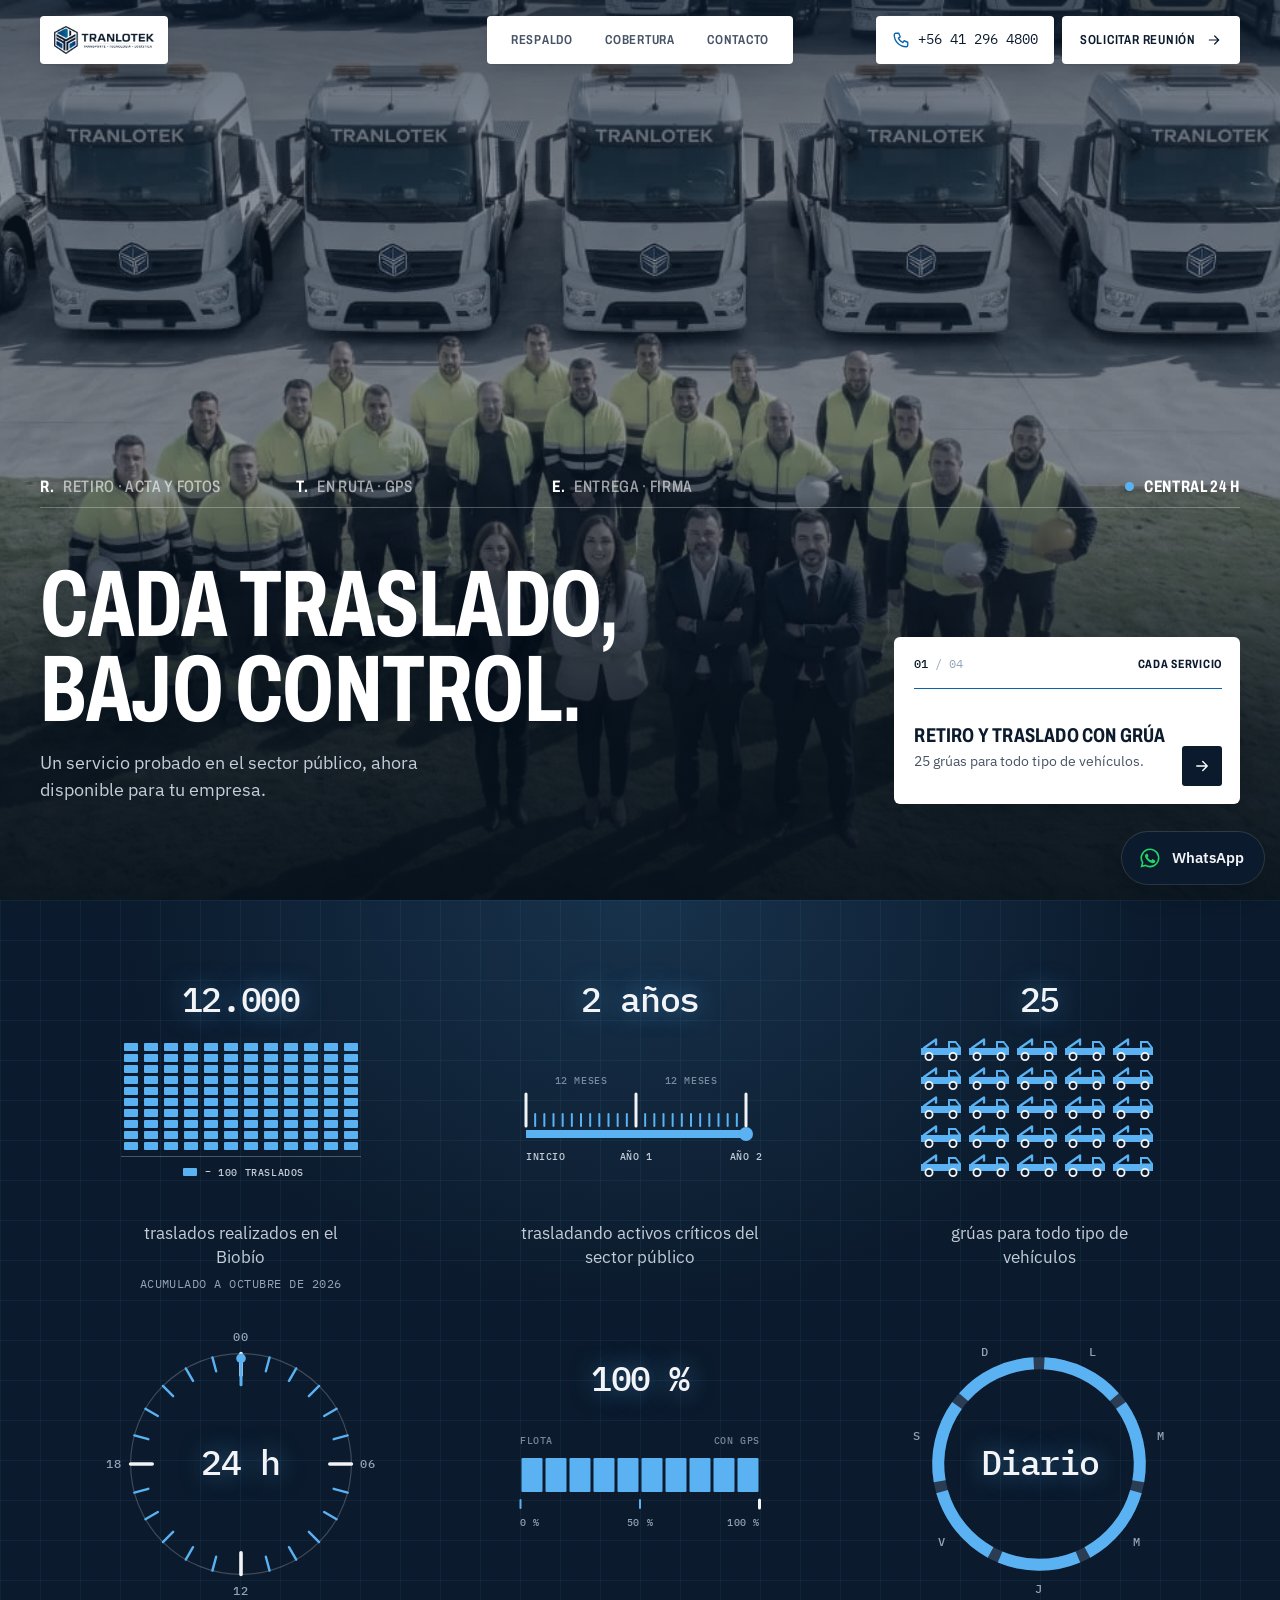
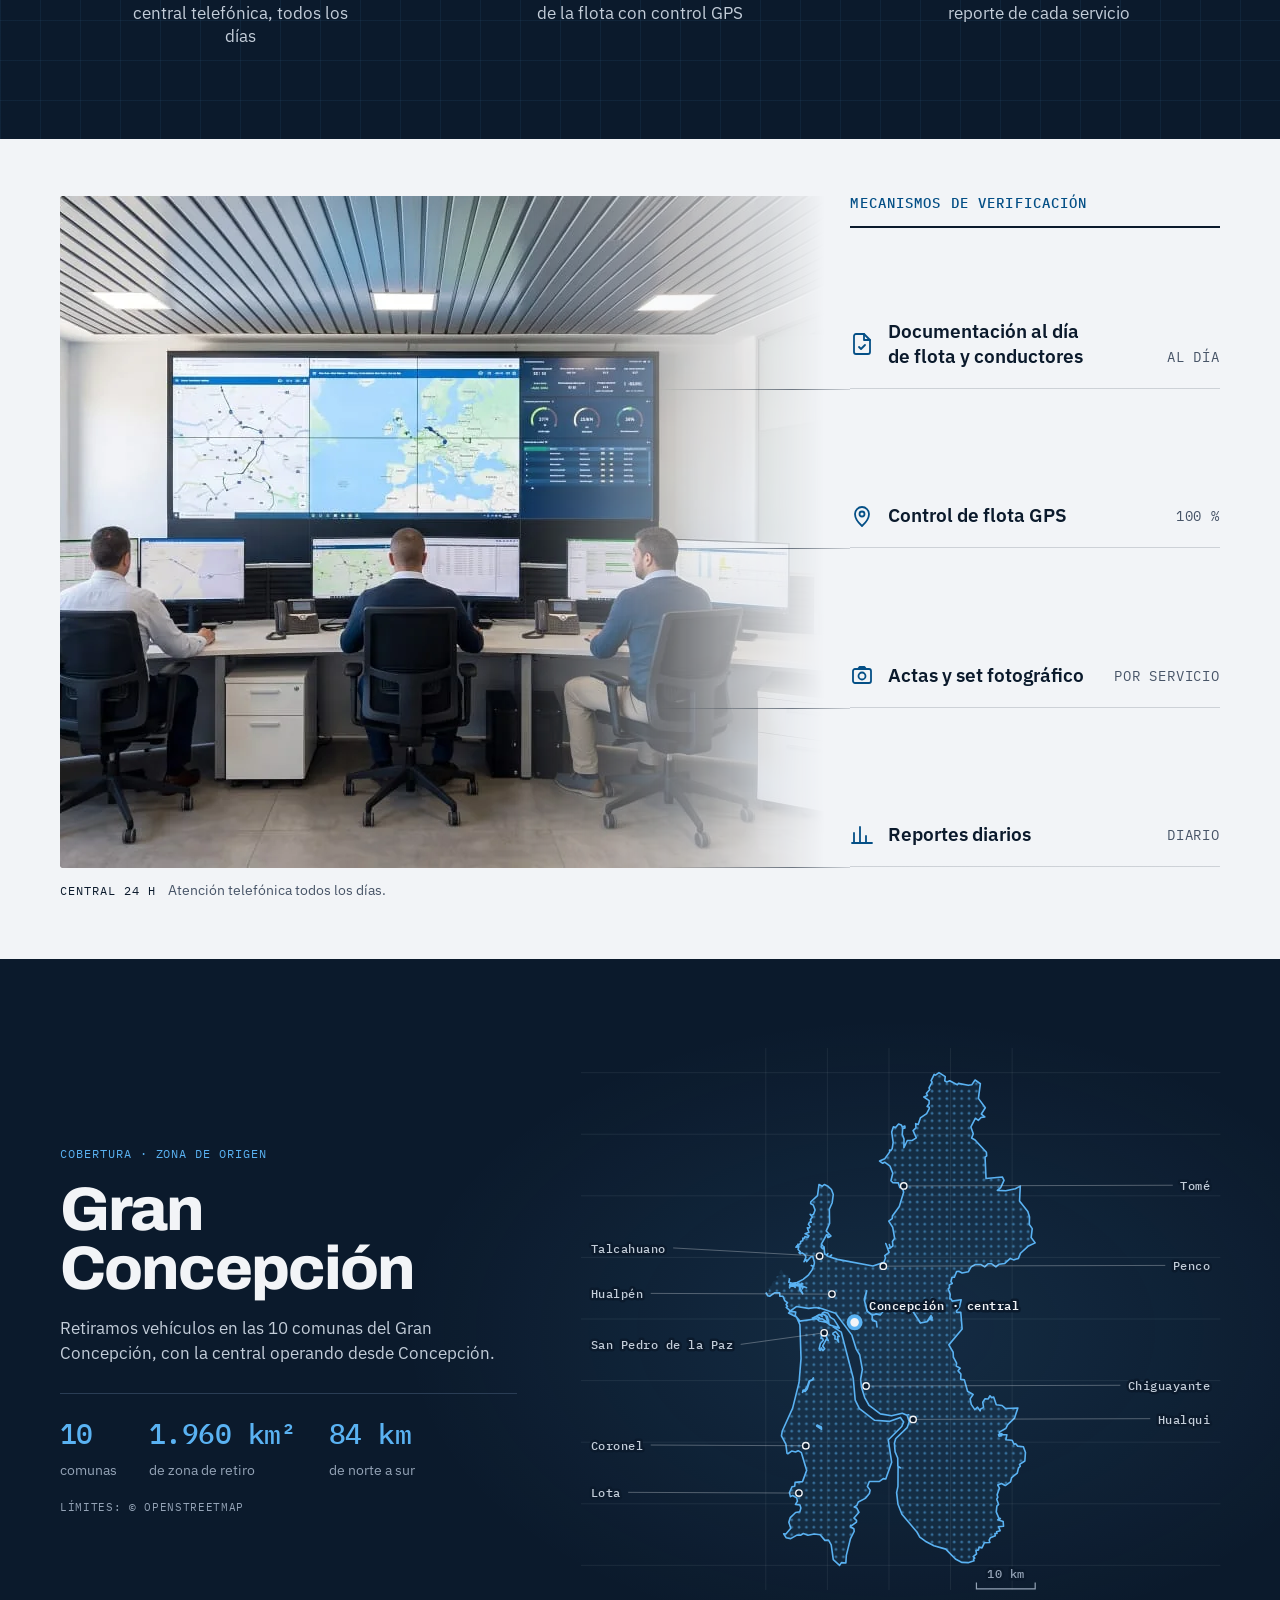
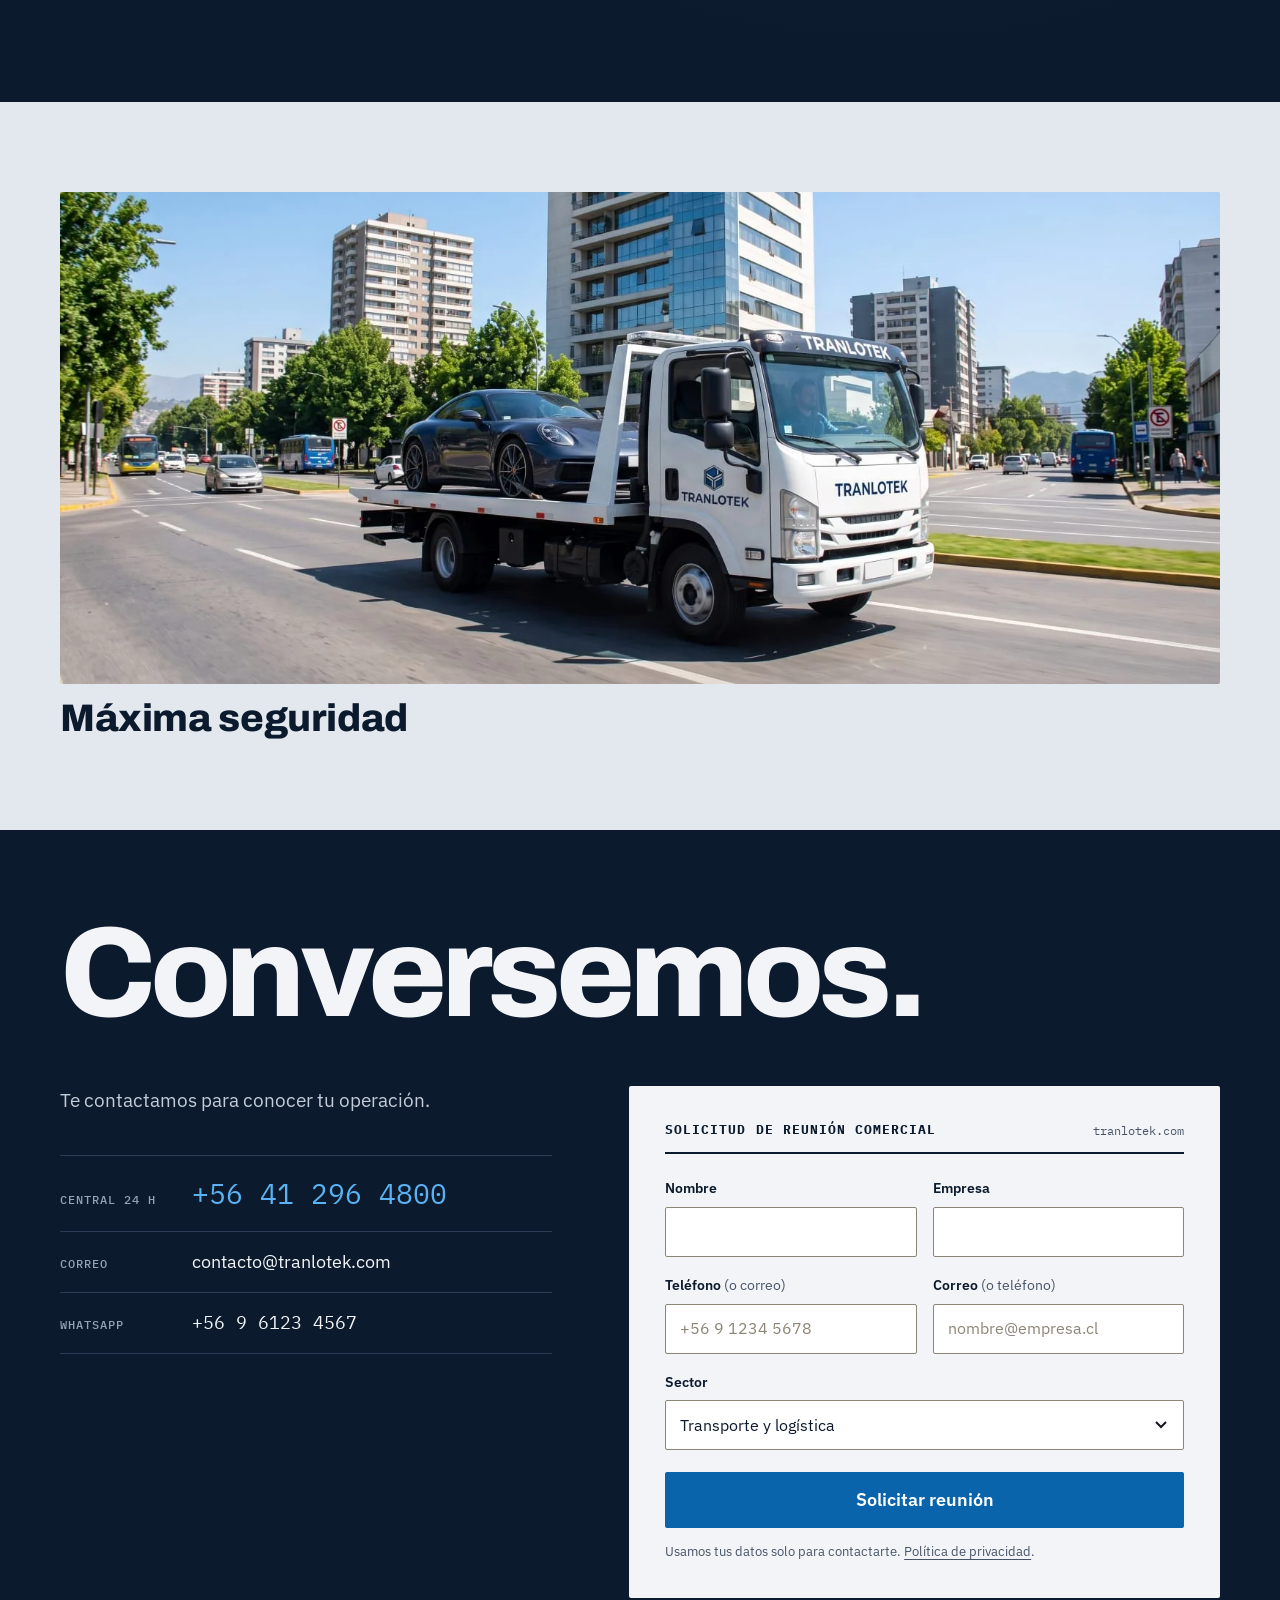
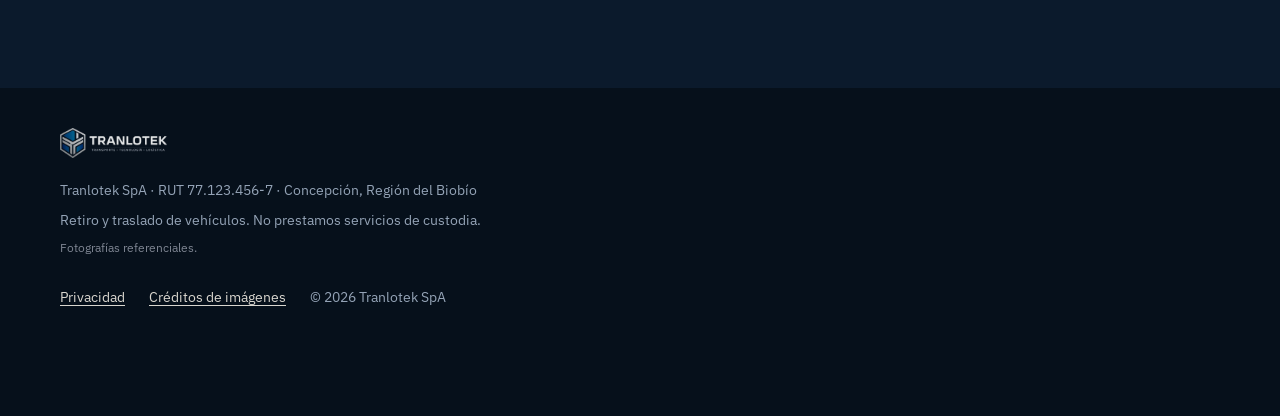
==== commit 9eaa3ba6: "V1: portada a sangre con barra flotante y tarjeta de servicios; V2 vuelve a su portada clara Co-Auth" ====
--- a/v1/index.html
+++ b/v1/index.html
@@ -20,8 +20,8 @@
 <link rel="preload" as="image" href="assets/img/hero-1200.webp?v=2" imagesrcset="assets/img/hero-800.webp?v=2 800w, assets/img/hero-1200.webp?v=2 1200w, assets/img/hero-1584.webp?v=2 1584w" imagesizes="100vw" fetchpriority="high">
 <link rel="preconnect" href="https://fonts.googleapis.com">
 <link rel="preconnect" href="https://fonts.gstatic.com" crossorigin>
-<link rel="stylesheet" href="https://fonts.googleapis.com/css2?family=Archivo:wght@700;800&family=IBM+Plex+Mono:wght@400;500&family=IBM+Plex+Sans:wght@400;500;600&display=swap">
-<link rel="stylesheet" href="assets/css/styles.css?v=24">
+<link rel="stylesheet" href="https://fonts.googleapis.com/css2?family=Archivo:wdth,wght@62..125,500..800&family=IBM+Plex+Mono:wght@400;500&family=IBM+Plex+Sans:wght@400;500;600&display=swap">
+<link rel="stylesheet" href="assets/css/styles.css?v=25">
 
 <script type="application/ld+json">
 {
@@ -69,28 +69,31 @@
 <body>
 <a class="skip" href="#contenido">Saltar al contenido</a>
 
-<header class="bar">
-  <div class="wrap bar__in">
-    <a class="bar__logo" href="#inicio" aria-label="Tranlotek, ir al inicio">
-      <img src="assets/img/logo-tranlotek.webp" width="560" height="157" alt="Tranlotek">
+<!-- 1 · Barra: piezas blancas que flotan sobre la portada (logo · secciones · teléfono y reunión) -->
+<header class="bar bar--float">
+  <div class="bar__in">
+    <a class="bar__logo tile" href="#inicio" aria-label="Tranlotek, ir al inicio">
+      <img src="assets/img/logo-tranlotek-oscuro.webp" width="560" height="157" alt="Tranlotek">
     </a>
-    <nav class="bar__nav" aria-label="Secciones">
+    <nav class="bar__nav tile" aria-label="Secciones">
       <a href="#respaldo">Respaldo</a>
       <a href="#cobertura">Cobertura</a>
       <a href="#conversemos">Contacto</a>
     </nav>
     <nav class="bar__act" aria-label="Contacto">
-      <a class="bar__tel" href="tel:+56412964800" data-ga="clic_telefono" data-ga-lugar="barra">
+      <a class="bar__tel tile" href="tel:+56412964800" aria-label="Llamar al +56 41 296 4800" data-ga="clic_telefono" data-ga-lugar="barra">
         <svg class="ico" viewBox="0 0 24 24" aria-hidden="true"><path d="M5 3h4l2 5-2.5 1.5a11 11 0 0 0 6 6L16 13l5 2v4a2 2 0 0 1-2 2A16 16 0 0 1 3 5a2 2 0 0 1 2-2z"/></svg>
         <span class="mono">+56 41 296 4800</span>
       </a>
+      <a class="bar__cta tile" href="#conversemos" data-ga="clic_conversemos" data-ga-lugar="barra">Solicitar reunión<svg class="ico" viewBox="0 0 24 24" aria-hidden="true"><path d="M5 12h14M13 6l6 6-6 6"/></svg></a>
     </nav>
   </div>
 </header>
 
 <main id="contenido">
 
-<!-- 2 · Portada -->
+<!-- 2 · Portada: foto a sangre en tono frío, título condensado abajo a la izquierda,
+     línea con las etapas del servicio a media altura y tarjeta rotativa de lo que incluye -->
 <section id="inicio" class="hero" aria-labelledby="hero-h">
   <picture class="hero__img">
     <img src="assets/img/hero-1200.webp?v=2"
@@ -98,32 +101,33 @@
          sizes="100vw" width="1584" height="672" fetchpriority="high"
          alt="Equipo de Tranlotek frente a la flota de grúas">
   </picture>
-  <div class="wrap hero__in">
-    <div class="hero__strip">
-      <span>Logística de traslado de vehículos · Biobío</span>
-      <span class="hero__strip-r"><i class="beacon" aria-hidden="true"></i>Central 24 h</span>
-    </div>
-
-    <div class="hero__grid">
+  <div class="hero__in">
+    <div class="hero__route">
+      <ol class="hero__steps" aria-label="Etapas de cada servicio">
+        <li>R. <span>Retiro<em> · acta y fotos</em></span></li>
+        <li>T. <span>En ruta<em> · GPS</em></span></li>
+        <li>E. <span>Entrega<em> · firma</em></span></li>
+      </ol>
+      <p class="hero__tag"><i class="beacon" aria-hidden="true"></i>Central 24 h</p>
+    </div>
+    <div class="hero__foot">
       <div class="hero__copy">
         <h1 id="hero-h">Cada traslado, <span class="nowrap">bajo control.</span></h1>
         <p class="hero__sub">Un servicio probado en el sector público, ahora disponible para tu empresa.</p>
-        <div class="hero__cta">
-          <a class="btn btn--accent btn--lg" href="#conversemos" data-ga="clic_conversemos" data-ga-lugar="portada">Solicitar reunión comercial</a>
+      </div>
+      <aside class="hcard" aria-label="Lo que incluye cada servicio" data-hcard>
+        <div class="hcard__top">
+          <p class="hcard__count mono"><b data-hcard-n>01</b> / <span data-hcard-total>04</span></p>
+          <p class="hcard__label">Cada servicio</p>
         </div>
-      </div>
-
-      <aside class="log" aria-label="Ejemplo ilustrativo de registro de un servicio">
-        <div class="log__head">
-          <span>Servicio · folio 000123</span>
-          <span class="log__tag">Ejemplo ilustrativo</span>
+        <div class="hcard__bar" aria-hidden="true"><span data-hcard-bar></span></div>
+        <div class="hcard__body">
+          <div class="hcard__text" data-hcard-text>
+            <p class="hcard__title">Retiro y traslado con grúa</p>
+            <p class="hcard__sub">25 grúas para todo tipo de vehículos.</p>
+          </div>
+          <button class="hcard__next" type="button" aria-label="Ver lo siguiente que incluye" data-hcard-next hidden><svg class="ico" viewBox="0 0 24 24" aria-hidden="true"><path d="M5 12h14M13 6l6 6-6 6"/></svg></button>
         </div>
-        <ol class="log__rows" data-log>
-          <li class="is-done"><i aria-hidden="true"></i><span>Retiro · acta y fotos</span><time class="mono">14:32</time></li>
-          <li class="is-done"><i aria-hidden="true"></i><span>En ruta · GPS</span><time class="mono">14:50</time></li>
-          <li class="is-done"><i aria-hidden="true"></i><span>Entrega · firma de recepción</span><time class="mono">15:10</time></li>
-        </ol>
-        <div class="log__track" aria-hidden="true"><span></span></div>
       </aside>
     </div>
   </div>
@@ -324,6 +328,6 @@
   <span>WhatsApp</span>
 </a>
 
-<script src="assets/js/main.js?v=11" defer></script>
+<script src="assets/js/main.js?v=12" defer></script>
 </body>
 </html>
--- a/v1/assets/css/styles.css
+++ b/v1/assets/css/styles.css
@@ -31,7 +31,9 @@
   --max: 1240px;
   --sec: clamp(64px, 7vw, 104px);
   --bar-h: 64px;
-  --bar-total: 64px;
+  --bar-pad: 16px;
+  --tile-h: 48px;
+  --bar-total: 80px;
   --ease: cubic-bezier(.16, 1, .3, 1);
 }
 
@@ -114,69 +116,144 @@
 .bar__tel .ico { width: 18px; height: 18px; color: var(--accent); }
 .bar__tel:hover { color: var(--accent); }
 
-/* ---------- 2 · Portada ---------- */
-.hero { position: relative; isolation: isolate; background: var(--ink); color: var(--on-ink); overflow: hidden; }
+/* Barra flotante de la portada: piezas blancas sobre la foto (logo · secciones · teléfono y reunión).
+   Las páginas legales siguen con la barra oscura de arriba. */
+.bar--float { position: fixed; inset: 0 0 auto; background: none; border: 0; pointer-events: none; }
+.bar--float .bar__in {
+  max-width: 1600px; margin-inline: auto; min-height: 0;
+  padding: var(--bar-pad) var(--gutter) 0;
+}
+.tile {
+  pointer-events: auto;
+  display: flex; align-items: center; height: var(--tile-h);
+  background: #FFFFFF; color: var(--ink);
+  border-radius: 4px;
+  box-shadow: 0 1px 2px rgb(6 16 27 / .08), 0 8px 24px -12px rgb(6 16 27 / .35);
+  transition: background-color .2s var(--ease);
+}
+.bar--float .bar__logo { padding-inline: 14px; }
+.bar--float .bar__logo img { height: 28px; }
+.bar--float .bar__nav { align-self: auto; gap: 0; padding-inline: 8px; }
+.bar--float .bar__nav a, .bar__cta {
+  font: 600 13px/1 var(--f-display); font-stretch: 75%;
+  letter-spacing: .06em; text-transform: uppercase; text-decoration: none;
+}
+.bar--float .bar__nav a { height: 40px; min-height: 0; padding: 0 16px; color: var(--muted); border-radius: 3px; }
+.bar--float .bar__nav a::after { left: 16px; right: 16px; bottom: 8px; background: var(--accent-bg); }
+.bar--float .bar__nav a:hover { color: var(--ink); background: var(--paper); }
+.bar--float .bar__nav a[aria-current="true"] { color: var(--accent-ink); }
+.bar--float .bar__act { gap: 8px; }
+.bar--float .bar__tel { min-height: 0; padding-inline: 16px; color: var(--ink); font-size: 14px; }
+.bar--float .bar__tel .ico { color: var(--accent-bg); }
+.bar--float .bar__tel:hover, .bar__cta:hover { color: var(--ink); background: var(--paper); }
+.bar__cta { gap: 10px; padding-inline: 18px; }
+.bar__cta .ico { width: 16px; height: 16px; transition: transform .2s var(--ease); }
+.bar__cta:hover .ico { transform: translateX(3px); }
+
+/* ---------- 2 · Portada ----------
+   Foto a sangre en tono frío, título condensado abajo a la izquierda, línea de etapas
+   a media altura y tarjeta blanca rotativa abajo a la derecha. */
+.hero {
+  position: relative; isolation: isolate; overflow: hidden;
+  min-height: max(640px, 100svh);
+  display: flex;
+  background: var(--black); color: #FFFFFF;
+}
 .hero__img { position: absolute; inset: 0; z-index: -2; }
-.hero__img img { width: 100%; height: 100%; object-fit: cover; object-position: 62% 48%; }
+.hero__img img {
+  width: 100%; height: 100%; object-fit: cover; object-position: 50% 38%;
+  filter: saturate(.28) contrast(1.06) brightness(.86);
+}
+/* Velo azul noche: más denso abajo, donde va el título */
 .hero::before {
   content: ""; position: absolute; inset: 0; z-index: -1;
   background:
-    linear-gradient(90deg, color-mix(in srgb, var(--black) 94%, transparent) 0%, color-mix(in srgb, var(--black) 78%, transparent) 38%, color-mix(in srgb, var(--black) 18%, transparent) 72%, color-mix(in srgb, var(--black) 35%, transparent) 100%),
-    linear-gradient(0deg, var(--ink) 0%, color-mix(in srgb, var(--ink) 0%, transparent) 34%);
-}
-.hero__in { min-height: min(calc(100svh - var(--bar-h)), 860px); display: flex; flex-direction: column; }
-.hero__strip {
-  display: flex; justify-content: space-between; gap: 16px; flex-wrap: wrap;
-  padding: 14px 0; border-bottom: 1px solid color-mix(in srgb, var(--paper) 22%, transparent);
-  font: 500 13px/1.3 var(--f-mono); letter-spacing: .08em; text-transform: uppercase; color: var(--on-ink-2);
-}
-.hero__strip-r { display: inline-flex; align-items: center; gap: 10px; color: var(--on-ink); }
-.beacon { width: 9px; height: 9px; border-radius: 50%; background: var(--accent); }
+    linear-gradient(180deg,
+      rgb(11 26 44 / .45) 0%,
+      rgb(11 26 44 / .12) 26%,
+      rgb(11 26 44 / .18) 52%,
+      rgb(6 16 27 / .78) 82%,
+      rgb(6 16 27 / .92) 100%),
+    rgb(24 49 80 / .28);
+}
+.hero__in {
+  flex: 1;
+  width: 100%; max-width: 1600px; margin-inline: auto;
+  /* abajo deja libre el botón flotante de WhatsApp */
+  padding: calc(var(--bar-pad) + var(--tile-h) + 24px) var(--gutter) 96px;
+  display: flex; flex-direction: column; justify-content: flex-end;
+  gap: clamp(32px, 6vh, 72px);
+}
+.beacon { width: 9px; height: 9px; border-radius: 50%; background: var(--accent); animation: beacon 1.6s var(--ease) infinite; }
 @keyframes beacon { 0% { box-shadow: 0 0 0 0 color-mix(in srgb, var(--accent) 55%, transparent); } 70%, 100% { box-shadow: 0 0 0 10px color-mix(in srgb, var(--accent) 0%, transparent); } }
 
-/* Contenido centrado en el alto libre bajo la franja, con un leve sesgo hacia arriba (centro óptico) */
-.hero__grid { flex: 1; display: grid; grid-template-columns: minmax(0, 1fr) minmax(280px, 360px); align-content: center; align-items: center; gap: 48px; padding-block: clamp(40px, 6vh, 72px) clamp(56px, 9vh, 104px); }
-.hero__copy { display: flex; flex-direction: column; gap: 24px; max-width: 760px; }
+/* Línea de etapas: letras sobre un filete fino que cruza la foto */
+.hero__route {
+  display: flex; align-items: flex-end; gap: 24px;
+  padding-bottom: 12px;
+  border-bottom: 1px solid rgb(255 255 255 / .28);
+}
+.hero__steps { flex: 1; display: grid; grid-template-columns: repeat(3, minmax(0, 1fr)); max-width: 64%; }
+.hero__steps li, .hero__tag {
+  font: 700 clamp(15px, 1.3vw, 19px)/1 var(--f-display); font-stretch: 72%;
+  letter-spacing: .04em; text-transform: uppercase;
+}
+.hero__steps span { margin-left: 6px; font-weight: 500; color: rgb(255 255 255 / .6); }
+.hero__steps em { font-style: normal; }
+.hero__tag { display: inline-flex; align-items: center; gap: 10px; margin-left: auto; }
+
+.hero__foot {
+  display: grid; grid-template-columns: minmax(0, 1fr) auto; align-items: end;
+  gap: clamp(24px, 4vw, 64px);
+}
+.hero__copy { display: flex; flex-direction: column; gap: 18px; }
 .hero h1 {
-  font: 800 clamp(42px, 6.6vw, 92px)/.96 var(--f-display);
-  letter-spacing: -.03em;
-  text-wrap: balance;
-}
-.hero__sub { font-size: clamp(18px, 1.6vw, 21px); line-height: 1.5; color: var(--on-ink-2); max-width: 40ch; }
-.hero__cta { display: flex; flex-wrap: wrap; align-items: center; gap: 12px 24px; margin-top: 8px; }
-
-/* Registro de servicio (interacción firma) */
-/* En escritorio el panel baja a la línea del botón Conversemos para despejar la foto */
-.log {
-  align-self: end;
-  background: color-mix(in srgb, var(--ink) 86%, transparent);
-  -webkit-backdrop-filter: blur(6px); backdrop-filter: blur(6px);
-  border: 1px solid var(--ink-line); border-radius: 2px;
-  font-size: 15px;
-  /* Se corre hacia el margen libre de la derecha (hasta 64px) para despejar al equipo de la foto */
-  translate: clamp(0px, (100vw - var(--max)) / 2, 64px) 0;
-}
-.log__head { display: flex; justify-content: space-between; gap: 12px; padding: 12px 16px; border-bottom: 1px solid var(--ink-line); font: 500 12px/1.3 var(--f-mono); letter-spacing: .06em; text-transform: uppercase; color: var(--on-ink-3); }
-.log__tag { color: var(--accent); }
-.log__rows li {
-  display: grid; grid-template-columns: 14px 1fr auto; align-items: center; gap: 12px;
-  padding: 13px 16px; border-bottom: 1px solid color-mix(in srgb, var(--ink-line) 60%, transparent);
-  color: var(--on-ink-3);
-  transition: color .4s var(--ease), background-color .4s var(--ease);
-}
-.log__rows li:last-child { border-bottom: 0; }
-.log__rows i { width: 10px; height: 10px; border-radius: 50%; border: 2px solid var(--ink-line); transition: background-color .4s var(--ease), border-color .4s var(--ease); }
-.log__rows time { color: var(--on-ink-3); font-size: 14px; min-width: 5ch; text-align: right; }
-.log__rows li.is-done { color: var(--on-ink); }
-.log__rows li.is-done i { background: var(--accent); border-color: var(--accent); }
-.log__rows li.is-done time { color: var(--accent); animation: stamp .45s var(--ease); }
-.log__rows li.is-now { color: var(--on-ink); background: color-mix(in srgb, var(--accent) 8%, transparent); }
-.log__rows li.is-now i { border-color: var(--accent); animation: beacon 1.6s var(--ease) infinite; }
-@keyframes stamp { from { opacity: 0; transform: translateY(4px); } }
-.log__track { height: 3px; background: var(--ink-line); }
-/* La barra avanza de forma continua: JS fija --p y la duración de cada tramo */
-.log__track span { display: block; height: 100%; width: 100%; background: var(--accent); transform-origin: left; transform: scaleX(var(--p, 1)); transition: transform var(--dur, .9s) linear, opacity .4s var(--ease); }
-.log.is-reset .log__track span { opacity: 0; }
+  font: 700 clamp(48px, 7.4vw, 124px)/.9 var(--f-display); font-stretch: 64%;
+  letter-spacing: -.005em; text-transform: uppercase;
+  text-wrap: balance; max-width: 16ch;
+  text-shadow: 0 2px 24px rgb(6 16 27 / .35);
+}
+.hero__sub { font-size: clamp(17px, 1.4vw, 20px); line-height: 1.5; color: var(--on-ink-2); max-width: 40ch; }
+
+/* Tarjeta rotativa: lo que incluye cada servicio */
+.hcard {
+  width: clamp(300px, 27vw, 400px);
+  padding: 18px 18px 18px 20px;
+  background: #FFFFFF; color: var(--ink);
+  border-radius: 6px;
+  box-shadow: 0 24px 48px -24px rgb(6 16 27 / .6);
+}
+.hcard__top { display: flex; justify-content: space-between; align-items: baseline; gap: 12px; }
+.hcard__count { font-size: 12px; color: var(--on-ink-3); }
+.hcard__count b { font-weight: 500; color: var(--ink); }
+.hcard__label {
+  font: 700 12px/1 var(--f-display); font-stretch: 75%;
+  letter-spacing: .06em; text-transform: uppercase;
+}
+.hcard__bar { height: 1px; margin: 14px 0 clamp(28px, 4vh, 48px); background: var(--paper-2); }
+.hcard__bar span { display: block; height: 100%; width: 0; background: var(--accent-bg); }
+.hcard.is-running .hcard__bar span { animation: hcard-fill 6s linear forwards; }
+.hcard.is-paused .hcard__bar span { animation-play-state: paused; }
+@keyframes hcard-fill { to { width: 100%; } }
+.hcard__body { display: flex; align-items: flex-end; justify-content: space-between; gap: 16px; }
+.hcard__text { min-height: 3.6em; }
+.hcard__text.is-in { animation: hcard-in .45s var(--ease) both; }
+@keyframes hcard-in { from { opacity: 0; transform: translateY(6px); } }
+.hcard__title {
+  font: 700 20px/1.05 var(--f-display); font-stretch: 72%;
+  letter-spacing: .01em; text-transform: uppercase;
+}
+.hcard__sub { margin-top: 6px; font-size: 14px; line-height: 1.4; color: var(--muted); }
+.hcard__next {
+  flex: none; display: grid; place-items: center;
+  width: 40px; height: 40px; border: 0; border-radius: 3px; cursor: pointer;
+  background: var(--ink); color: #FFFFFF;
+  transition: background-color .2s var(--ease);
+}
+.hcard__next[hidden] { display: none; }
+.hcard__next .ico { width: 18px; height: 18px; transition: transform .2s var(--ease); }
+.hcard__next:hover { background: var(--accent-bg); }
+.hcard__next:hover .ico { transform: translateX(2px); }
 
 /* ---------- 3 · Cifras ---------- */
 .figs { background: var(--ink); color: var(--on-ink); }
@@ -377,19 +454,20 @@
 
 /* ---------- Responsive ---------- */
 @media (max-width: 1080px) {
-  :root { --bar-total: 108px; }
-  .bar__in { display: flex; justify-content: space-between; flex-wrap: wrap; column-gap: 16px; row-gap: 0; }
-  .bar__in > .bar__logo, .bar__in > .bar__act { height: var(--bar-h); display: flex; align-items: center; }
-  .bar__nav {
-    order: 3; flex: 1 0 100%; margin: 0 calc(-1 * var(--gutter)); padding: 0 var(--gutter);
-    height: 44px; border-top: 1px solid var(--ink-line);
-    overflow-x: auto; scrollbar-width: none;
-  }
-  .bar__nav::-webkit-scrollbar { display: none; }
-  .bar__nav a { font-size: 14px; }
-  .hero__in { min-height: min(calc(100svh - var(--bar-total)), 860px); }
-  .hero__grid { grid-template-columns: 1fr; gap: 40px; }
-  .log { max-width: 440px; translate: none; }
+  .bar--float .bar__tel span { display: none; }
+  .bar--float .bar__tel { width: var(--tile-h); padding: 0; justify-content: center; }
+}
+/* Tableta y teléfono: logo y acciones arriba, secciones en una segunda fila */
+@media (max-width: 900px) {
+  :root { --bar-total: 128px; }
+  .bar--float .bar__in { display: flex; flex-wrap: wrap; justify-content: space-between; gap: 8px; }
+  .bar--float .bar__nav { order: 3; flex: 1 0 100%; justify-content: space-between; height: 44px; }
+  .bar--float .bar__nav a { flex: 1; justify-content: center; height: 36px; padding: 0 8px; }
+  .bar--float .bar__nav a::after { left: 30%; right: 30%; bottom: 6px; }
+  .hero__in { padding-top: calc(var(--bar-pad) + var(--tile-h) + 52px + 24px); }
+  .hero__foot { grid-template-columns: 1fr; }
+  .hero__steps { max-width: none; }
+  .hcard { width: 100%; max-width: 440px; }
 }
 @media (max-width: 900px) {
   .ledger { grid-template-columns: 1fr 1fr; }
@@ -404,15 +482,13 @@
 @media (max-width: 680px) {
   body { font-size: 16px; }
   .bar__logo img { height: 30px; }
-  .bar__tel span { display: none; }
-  .bar__tel { width: 44px; justify-content: center; border: 1px solid var(--ink-line); border-radius: 2px; }
-  .hero__strip { font-size: 11px; }
-  .hero__strip-r { display: none; }
-  .hero__img { bottom: auto; height: 62%; }
-  .hero__img img { object-position: 50% 50%; }
-  .hero::before { background: linear-gradient(0deg, var(--ink) 40%, color-mix(in srgb, var(--ink) 55%, transparent) 62%, color-mix(in srgb, var(--black) 25%, transparent) 85%, color-mix(in srgb, var(--black) 55%, transparent) 100%); }
-  .hero__grid { align-content: end; padding-block: 34vh clamp(40px, 6vw, 72px); }
-  .hero__cta .btn { width: 100%; }
+  .bar--float .bar__logo img { height: 24px; }
+  .hero { min-height: max(620px, 100svh); }
+  .hero__img img { object-position: 46% 40%; }
+  .hero__tag { display: none; }
+  .hero__steps span { display: block; margin: 4px 0 0; font-size: 13px; }
+  .hero__steps em { display: none; }
+  .hcard__bar { margin-bottom: 20px; }
   .ledger { grid-template-columns: 1fr; }
   .ledger__row:nth-child(even) { padding-left: 0; border-left: 0; }
   .ledger__row { flex-direction: row; align-items: baseline; gap: 16px; padding: 20px 0; }
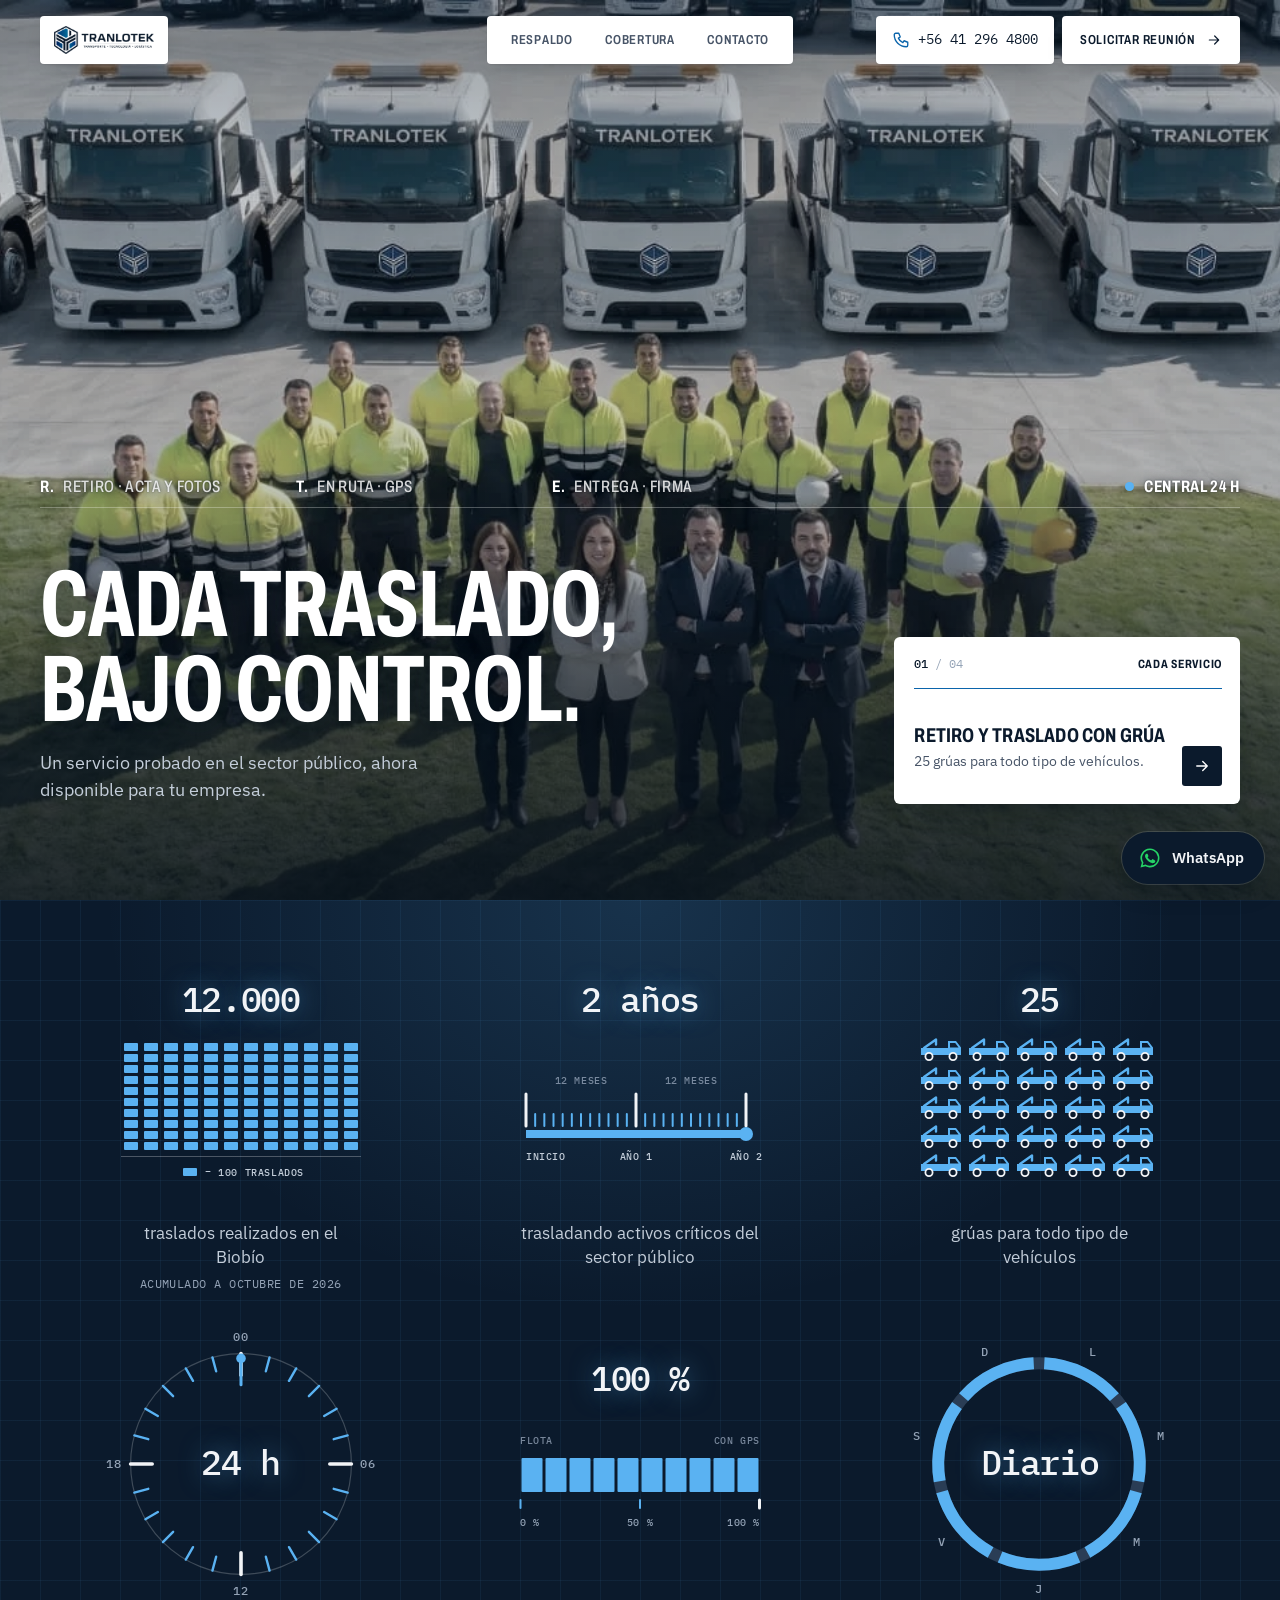
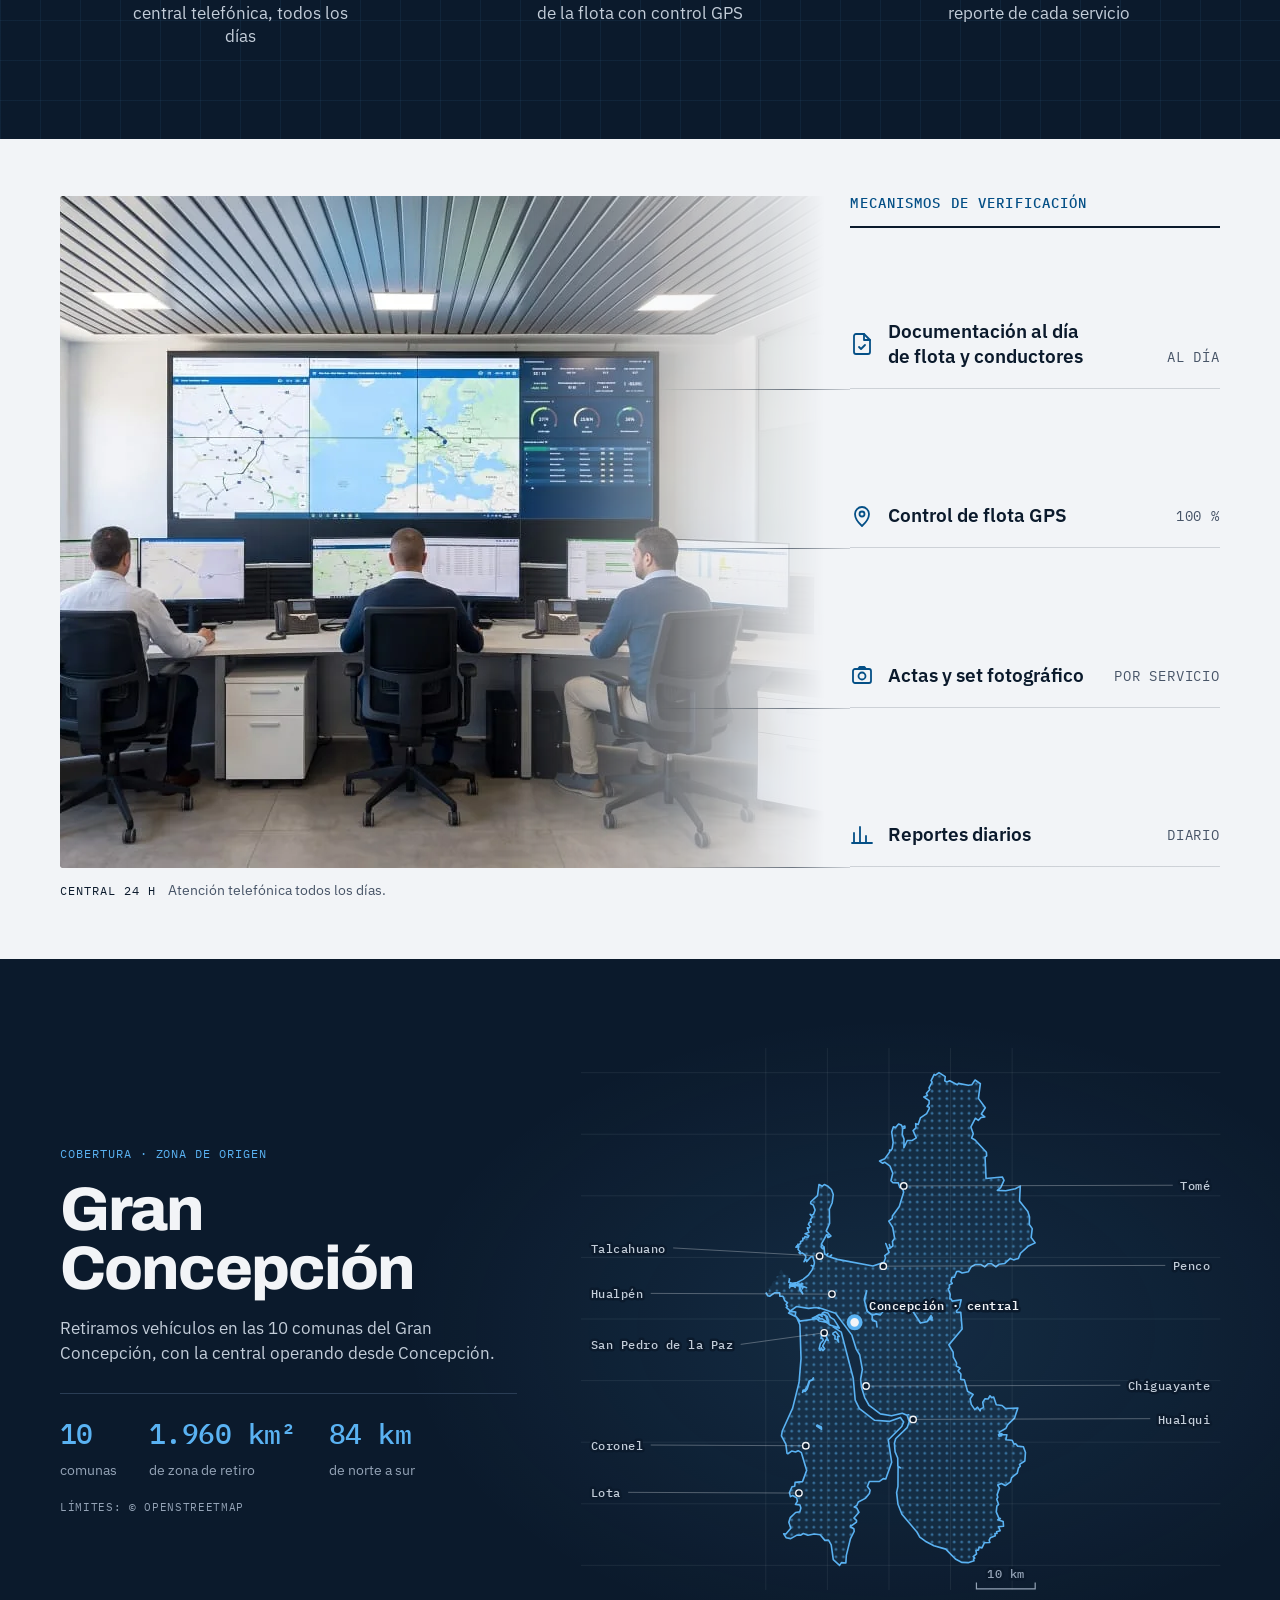
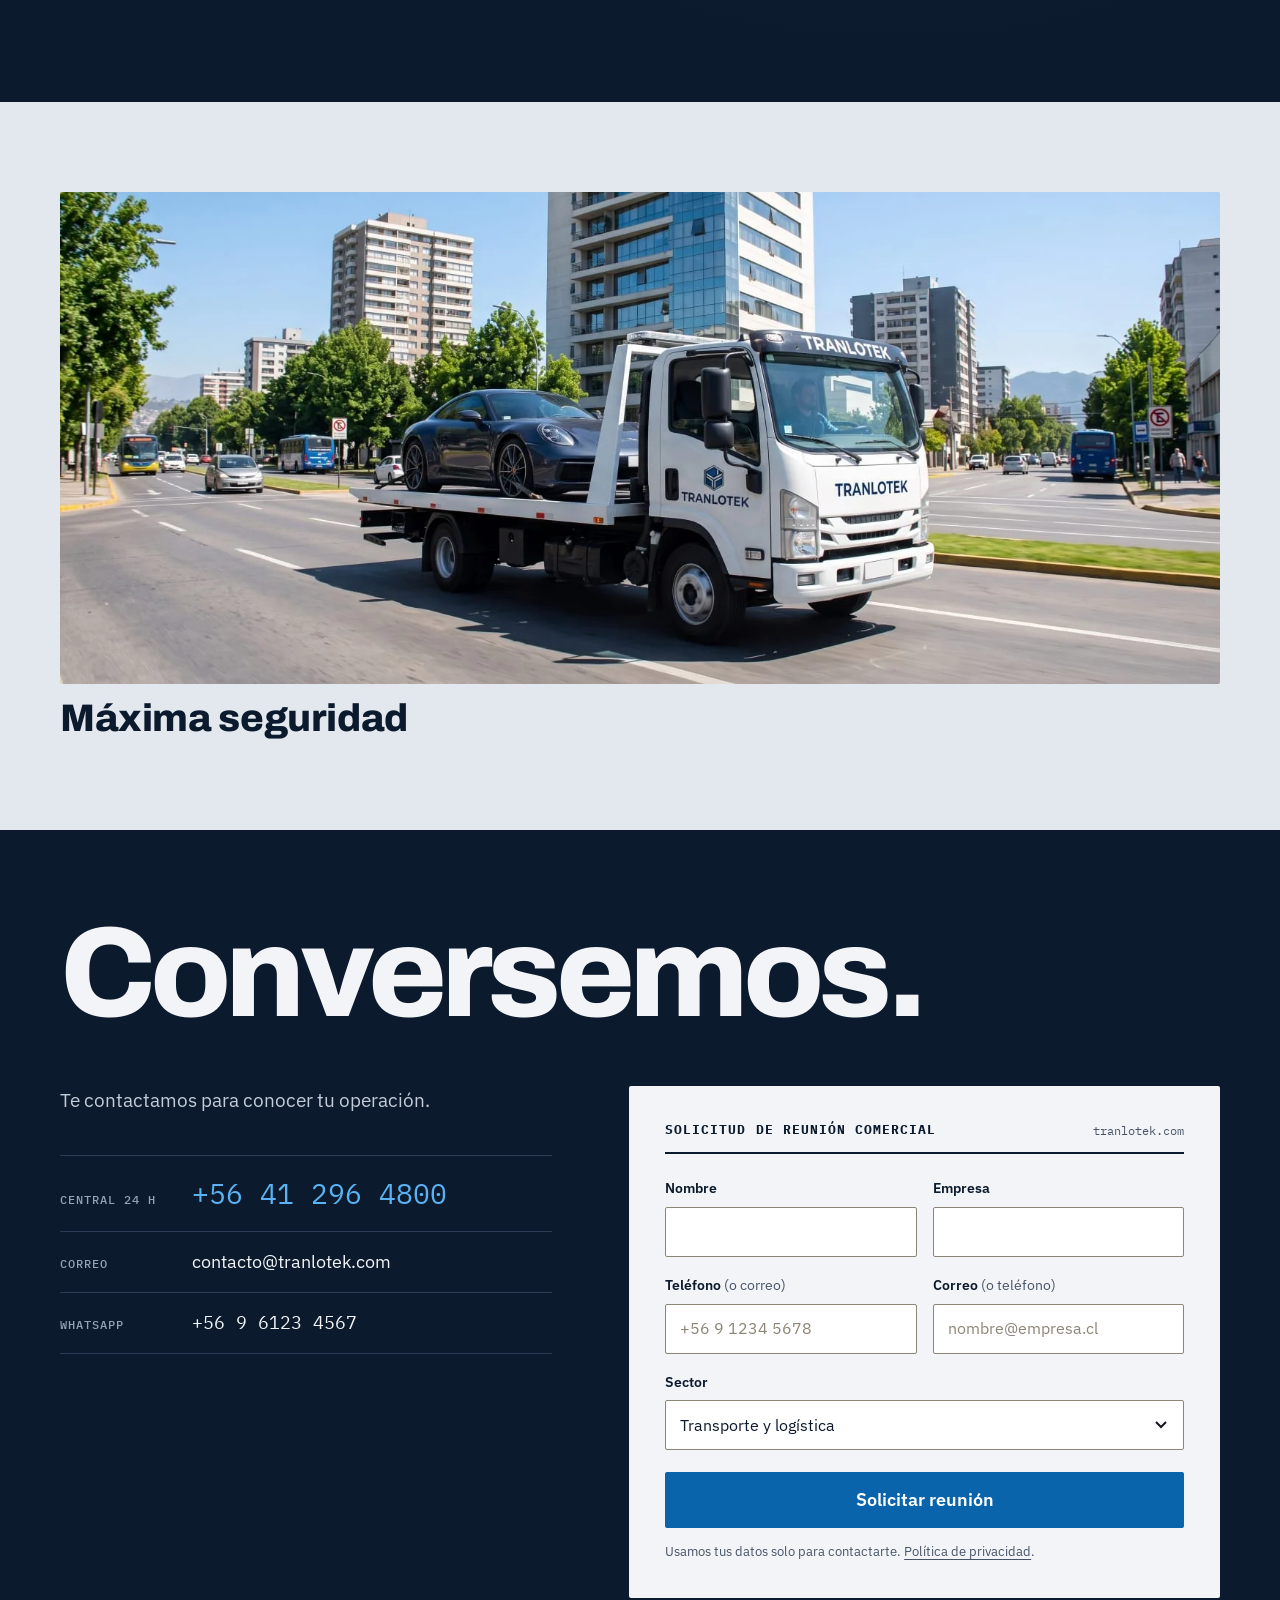
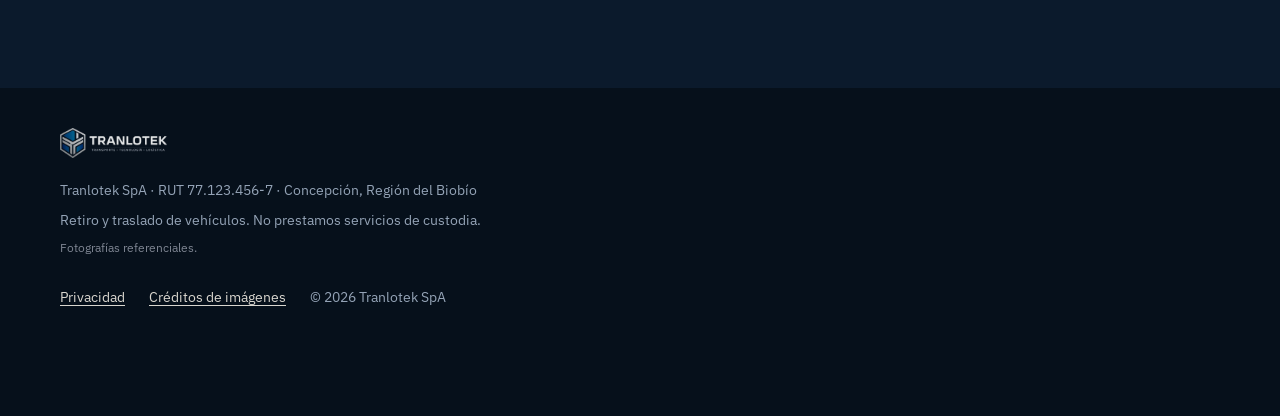
==== commit 3bdd2139: "V1: velo más liviano sobre la foto de portada Co-Authored-By: Claude Opus 5.5 <noreply@anthropic.com" ====
--- a/v1/index.html
+++ b/v1/index.html
@@ -21,7 +21,7 @@
 <link rel="preconnect" href="https://fonts.googleapis.com">
 <link rel="preconnect" href="https://fonts.gstatic.com" crossorigin>
 <link rel="stylesheet" href="https://fonts.googleapis.com/css2?family=Archivo:wdth,wght@62..125,500..800&family=IBM+Plex+Mono:wght@400;500&family=IBM+Plex+Sans:wght@400;500;600&display=swap">
-<link rel="stylesheet" href="assets/css/styles.css?v=25">
+<link rel="stylesheet" href="assets/css/styles.css?v=26">
 
 <script type="application/ld+json">
 {
--- a/v1/assets/css/styles.css
+++ b/v1/assets/css/styles.css
@@ -162,19 +162,19 @@
 .hero__img { position: absolute; inset: 0; z-index: -2; }
 .hero__img img {
   width: 100%; height: 100%; object-fit: cover; object-position: 50% 38%;
-  filter: saturate(.28) contrast(1.06) brightness(.86);
+  filter: saturate(.45) contrast(1.04) brightness(.96);
 }
 /* Velo azul noche: más denso abajo, donde va el título */
 .hero::before {
   content: ""; position: absolute; inset: 0; z-index: -1;
   background:
     linear-gradient(180deg,
-      rgb(11 26 44 / .45) 0%,
-      rgb(11 26 44 / .12) 26%,
-      rgb(11 26 44 / .18) 52%,
-      rgb(6 16 27 / .78) 82%,
-      rgb(6 16 27 / .92) 100%),
-    rgb(24 49 80 / .28);
+      rgb(11 26 44 / .3) 0%,
+      rgb(11 26 44 / .04) 26%,
+      rgb(11 26 44 / .08) 52%,
+      rgb(6 16 27 / .62) 82%,
+      rgb(6 16 27 / .82) 100%),
+    rgb(24 49 80 / .14);
 }
 .hero__in {
   flex: 1;
@@ -198,7 +198,8 @@
   font: 700 clamp(15px, 1.3vw, 19px)/1 var(--f-display); font-stretch: 72%;
   letter-spacing: .04em; text-transform: uppercase;
 }
-.hero__steps span { margin-left: 6px; font-weight: 500; color: rgb(255 255 255 / .6); }
+.hero__steps span { margin-left: 6px; font-weight: 500; color: rgb(255 255 255 / .82); }
+.hero__route { text-shadow: 0 1px 12px rgb(6 16 27 / .7), 0 0 2px rgb(6 16 27 / .5); }
 .hero__steps em { font-style: normal; }
 .hero__tag { display: inline-flex; align-items: center; gap: 10px; margin-left: auto; }
 
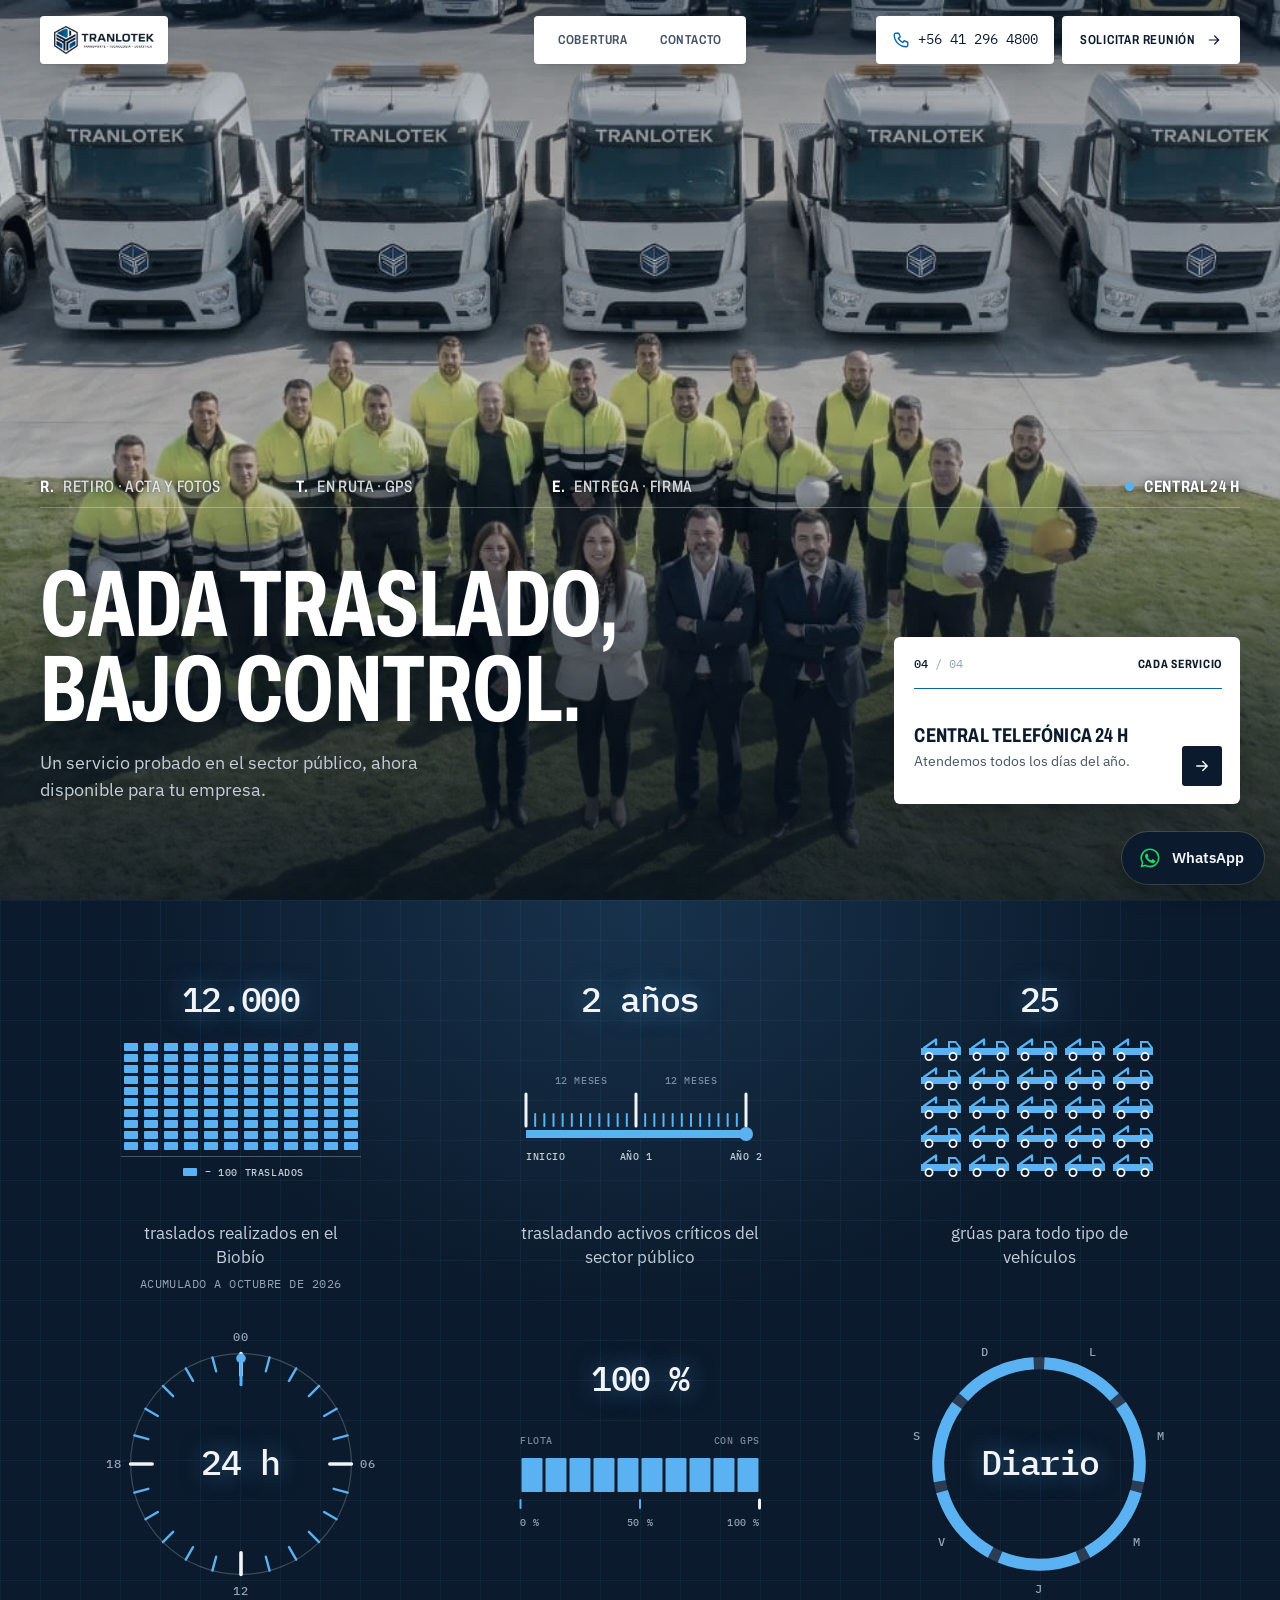
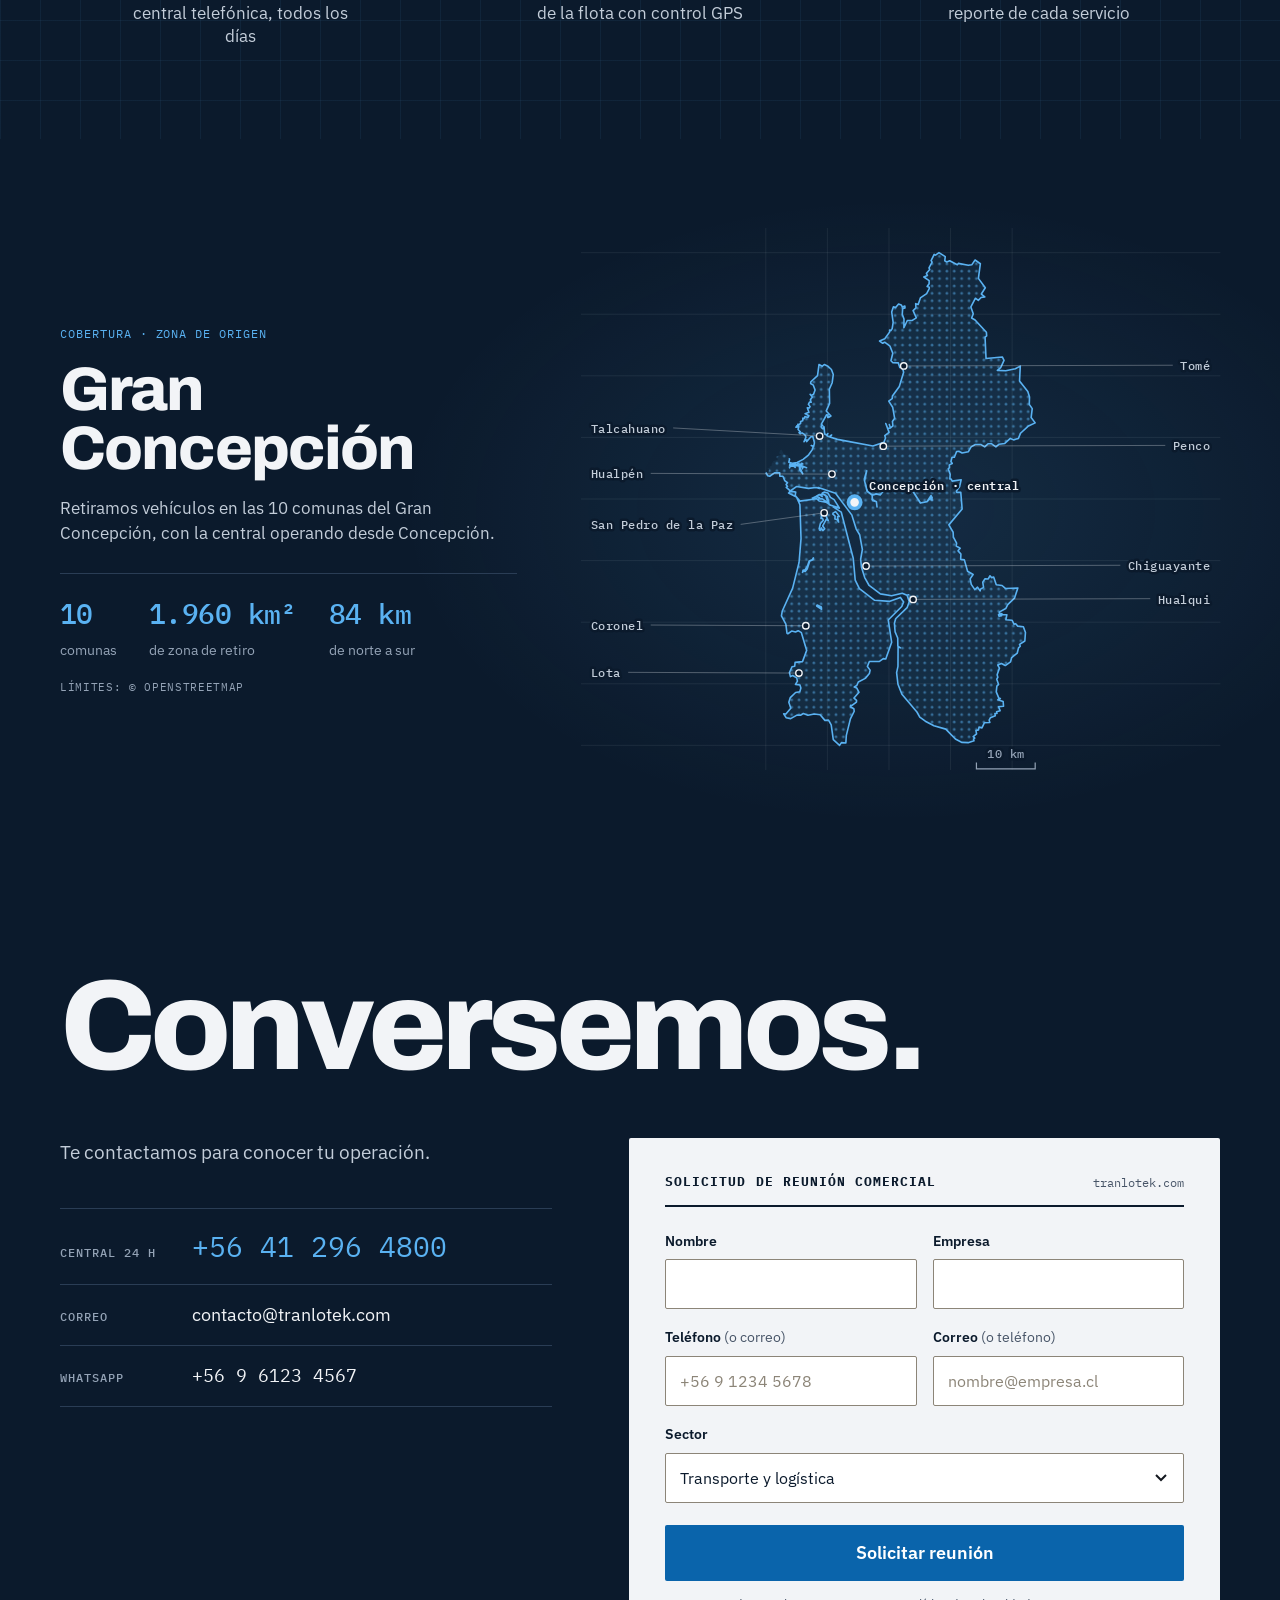
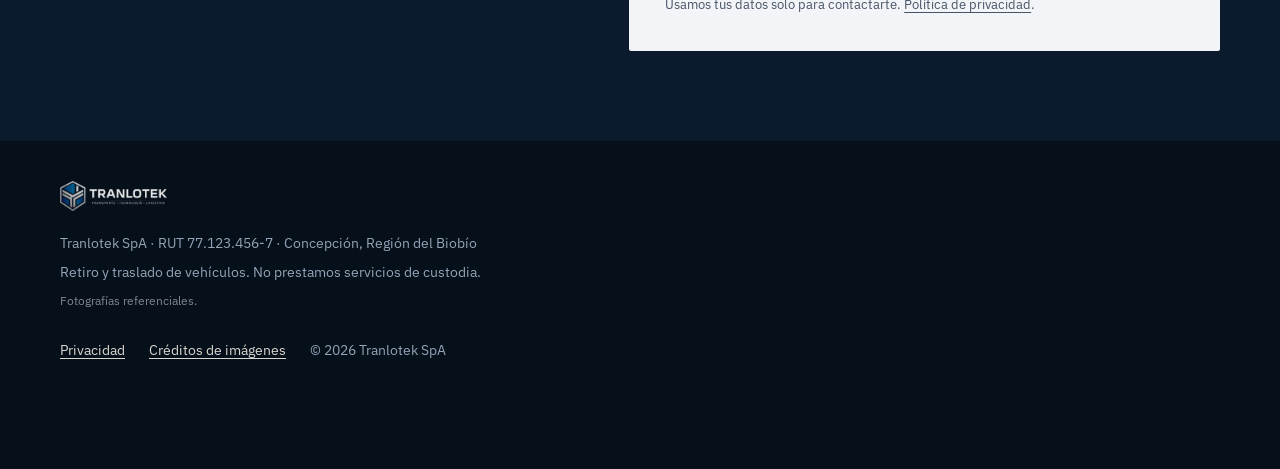
==== commit 020ed4a3: "V1: sin las secciones Respaldo y Máxima seguridad Co-Authored-By: Claude Opus 5.5 <noreply@anthropic" ====
--- a/v1/index.html
+++ b/v1/index.html
@@ -21,7 +21,7 @@
 <link rel="preconnect" href="https://fonts.googleapis.com">
 <link rel="preconnect" href="https://fonts.gstatic.com" crossorigin>
 <link rel="stylesheet" href="https://fonts.googleapis.com/css2?family=Archivo:wdth,wght@62..125,500..800&family=IBM+Plex+Mono:wght@400;500&family=IBM+Plex+Sans:wght@400;500;600&display=swap">
-<link rel="stylesheet" href="assets/css/styles.css?v=26">
+<link rel="stylesheet" href="assets/css/styles.css?v=27">
 
 <script type="application/ld+json">
 {
@@ -76,7 +76,6 @@
       <img src="assets/img/logo-tranlotek-oscuro.webp" width="560" height="157" alt="Tranlotek">
     </a>
     <nav class="bar__nav tile" aria-label="Secciones">
-      <a href="#respaldo">Respaldo</a>
       <a href="#cobertura">Cobertura</a>
       <a href="#conversemos">Contacto</a>
     </nav>
@@ -165,42 +164,6 @@
   </div>
 </section>
 
-<!-- 4 · Respaldo -->
-<section id="respaldo" class="resp" aria-labelledby="resp-h" data-reveal>
-  <div class="wrap resp__grid">
-    <figure class="resp__photo">
-      <img src="assets/img/central-1371.webp?v=2" srcset="assets/img/central-800.webp?v=2 800w, assets/img/central-1371.webp?v=2 1371w"
-           sizes="(min-width: 900px) 66vw, 100vw" width="1371" height="672" loading="lazy" decoding="async"
-           alt="Central de monitoreo de Tranlotek con el seguimiento GPS en pantalla">
-      <figcaption><span class="mono">Central 24 h</span> Atención telefónica todos los días.</figcaption>
-    </figure>
-
-    <div class="resp__copy">
-      <table class="checks">
-        <caption id="resp-h">Mecanismos de verificación</caption>
-        <tbody>
-          <tr>
-            <th scope="row"><span class="checks__k"><svg class="ico" viewBox="0 0 24 24" aria-hidden="true"><path d="M14 2H6a2 2 0 0 0-2 2v16a2 2 0 0 0 2 2h12a2 2 0 0 0 2-2V8z"/><path d="M14 2v6h6M9 15l2 2 4-4"/></svg>Documentación al día de flota y conductores</span></th>
-            <td class="mono">Al día</td>
-          </tr>
-          <tr>
-            <th scope="row"><span class="checks__k"><svg class="ico" viewBox="0 0 24 24" aria-hidden="true"><path d="M12 22s-7-6.2-7-12a7 7 0 0 1 14 0c0 5.8-7 12-7 12z"/><circle cx="12" cy="10" r="2.5"/></svg>Control de flota GPS</span></th>
-            <td class="mono">100 %</td>
-          </tr>
-          <tr>
-            <th scope="row"><span class="checks__k"><svg class="ico" viewBox="0 0 24 24" aria-hidden="true"><rect x="3" y="6" width="18" height="14" rx="2"/><circle cx="12" cy="13" r="3.5"/><path d="M8 6l1.5-2h5L16 6"/></svg>Actas y set fotográfico</span></th>
-            <td class="mono">Por servicio</td>
-          </tr>
-          <tr>
-            <th scope="row"><span class="checks__k"><svg class="ico" viewBox="0 0 24 24" aria-hidden="true"><path d="M4 20V10M10 20V4M16 20v-7M22 20H2"/></svg>Reportes diarios</span></th>
-            <td class="mono">Diario</td>
-          </tr>
-        </tbody>
-      </table>
-    </div>
-  </div>
-</section>
-
 <!-- 5 · Cobertura -->
 <section id="cobertura" class="covsec" aria-labelledby="cov-h">
   <div class="wrap">
@@ -233,16 +196,6 @@
   </div>
 </section>
 
-<!-- 6 · Seguridad -->
-<section id="seguridad" class="cob" aria-label="Seguridad">
-  <div class="wrap">
-    <div class="cob__grid cob__grid--solo">
-      <figure class="plate plate--main"><img src="assets/img/log-seguridad-1584.webp?v=2" srcset="assets/img/log-seguridad-800.webp?v=2 800w, assets/img/log-seguridad-1584.webp?v=2 1584w" sizes="(min-width: 1320px) 1240px, 100vw" width="1584" height="672" loading="lazy" decoding="async" alt="Grúa de Tranlotek trasladando un automóvil asegurado sobre la plataforma"><figcaption><h3>Máxima seguridad</h3></figcaption></figure>
-      <figure class="plate plate--tall" hidden><img src="assets/img/log-gps-800.webp?v=3" srcset="assets/img/log-gps-480.webp?v=3 480w, assets/img/log-gps-800.webp?v=3 800w" sizes="(min-width: 960px) 30vw, (min-width: 681px) 32vw, 100vw" width="800" height="1000" loading="lazy" decoding="async" alt="Pantalla del sistema GPS con la flota de grúas sobre el mapa"><figcaption><h3>Seguimiento GPS</h3></figcaption></figure>
-    </div>
-  </div>
-</section>
-
 <!-- 8 · Conversemos -->
 <section id="conversemos" class="talk" aria-labelledby="talk-h">
   <div class="wrap talk__grid">
@@ -328,6 +281,6 @@
   <span>WhatsApp</span>
 </a>
 
-<script src="assets/js/main.js?v=12" defer></script>
+<script src="assets/js/main.js?v=13" defer></script>
 </body>
 </html>
--- a/v1/assets/css/styles.css
+++ b/v1/assets/css/styles.css
@@ -280,104 +280,10 @@
 .ledger small { display: block; margin-top: 6px; font-size: 12px; letter-spacing: .04em; text-transform: uppercase; color: var(--on-ink-3); }
 
 
-/* ---------- 4 · Respaldo ---------- */
-.resp { padding-block: var(--sec); }
-.resp__grid { display: grid; grid-template-columns: repeat(12, minmax(0, 1fr)); column-gap: clamp(16px, 2vw, 28px); align-items: center; }
-/* La foto es la protagonista (8 de 12 columnas) y se disuelve en el papel a medida que se acerca a la tabla */
-.resp__photo { grid-column: 1 / span 8; grid-row: 1; }
-.resp__copy { grid-column: 9 / -1; grid-row: 1; position: relative; }
-.resp__photo img {
-  -webkit-mask-image: linear-gradient(90deg, #000 58%, rgba(0, 0, 0, .55) 80%, transparent 100%);
-          mask-image: linear-gradient(90deg, #000 58%, rgba(0, 0, 0, .55) 80%, transparent 100%);
-}
-/* En desktop la sección ocupa una pantalla completa: la foto llena el alto disponible */
-@media (min-width: 901px) and (max-width: 1180px) {
-  .resp__photo { grid-column: 1 / span 7; }
-  .resp__copy { grid-column: 8 / -1; }
-  .checks th { font-size: 17px; }
-}
-.checks { width: 100%; border-collapse: collapse; }
-.checks caption {
-  text-align: left; padding-bottom: 12px; border-bottom: 2px solid var(--ink);
-  font: 500 13px/1.3 var(--f-mono); letter-spacing: .08em; text-transform: uppercase; color: var(--accent-ink);
-}
-.checks th, .checks td { padding: 16px 0; border-bottom: 1px solid var(--rule); text-align: left; vertical-align: middle; }
-.checks th { font-weight: 600; font-size: 17px; line-height: 1.35; padding-right: 16px; }
-.checks__k { display: flex; align-items: center; gap: 14px; }
-.checks th .ico { color: var(--accent-ink); }
-.checks td { text-align: right; font-size: 13px; letter-spacing: .06em; text-transform: uppercase; color: var(--muted); white-space: nowrap; }
-.resp__photo { position: relative; overflow: clip; } /* el zoom de entrada no genera scroll horizontal */
-.resp__photo img { width: 100%; aspect-ratio: 3 / 2; object-fit: cover; border-radius: 2px 0 0 2px; }
-.resp__photo figcaption { display: flex; gap: 12px; align-items: baseline; padding-top: 12px; font-size: 14px; color: var(--muted); }
-.resp__photo figcaption .mono { white-space: nowrap; font-size: 12px; letter-spacing: .08em; text-transform: uppercase; color: var(--ink); }
-/* Desktop: la sección ocupa una pantalla. La tabla mide lo mismo que la foto y sus renglones
-   cruzan el espacio entre ambas y entran en la parte difuminada de la imagen. */
-@media (min-width: 901px) {
-  .resp {
-    --resp-pad: clamp(40px, 6vh, 72px);
-    --resp-img-h: clamp(460px, calc(100svh - var(--bar-total) - 2 * var(--resp-pad) - 40px), 900px);
-    --resp-cap: 34px;
-    --resp-reach: clamp(140px, 15vw, 260px);
-    min-height: calc(100svh - var(--bar-total)); padding-block: var(--resp-pad);
-    display: grid; align-items: center;
-  }
-  .resp__grid { align-items: start; }
-  .resp__photo img { aspect-ratio: auto; height: var(--resp-img-h); object-position: 38% 50%; }
-  .checks { height: calc(var(--resp-img-h) - var(--resp-cap)); }
-  .checks caption { height: var(--resp-cap); padding-bottom: 0; font-size: 14px; line-height: 1; }
-  .checks th, .checks td { vertical-align: bottom; padding-block: 0 20px; }
-  .checks tr { height: 25%; }
-  .checks th { position: relative; font-size: 19px; line-height: 1.3; }
-  .checks th .ico { width: 24px; height: 24px; }
-  .checks td { font-size: 14px; }
-  .checks th::before {
-    content: ""; position: absolute; right: 100%; bottom: -1px; width: var(--resp-reach); height: 1px;
-    background: linear-gradient(90deg, transparent, var(--rule-strong) 70%, var(--rule));
-    pointer-events: none;
-  }
-  .rv .checks th::before { transform: scaleX(0); transform-origin: right; }
-  .rv-in .checks th::before { transform: none; transition: transform 1.1s var(--ease); transition-delay: calc(var(--i, 0) * 90ms + 500ms); }
-}
-
-/* Entrada de la sección Respaldo (se arma solo con JS y sin reduced-motion) */
-.rv [data-rv] { opacity: 0; transform: translateY(22px); }
-.rv-in [data-rv] {
-  opacity: 1; transform: none;
-  transition: opacity .8s var(--ease), transform 1s var(--ease);
-  transition-delay: calc(var(--i, 0) * 90ms);
-}
-.rv .checks caption { border-bottom-color: transparent; background: linear-gradient(var(--ink), var(--ink)) no-repeat left bottom / 0% 2px; }
-.rv-in .checks caption { background-size: 100% 2px; transition: background-size 1.1s var(--ease) .35s, opacity .8s var(--ease), transform 1s var(--ease); }
-.rv .checks th, .rv .checks td { border-bottom-color: transparent; background: linear-gradient(var(--rule), var(--rule)) no-repeat left bottom / 0% 1px; }
-.rv-in .checks th, .rv-in .checks td { background-size: 100% 1px; transition: background-size .9s var(--ease); transition-delay: calc(var(--i, 0) * 90ms + 200ms); }
-.rv-in .checks td { transition-delay: calc(var(--i, 0) * 90ms + 450ms); }
-.rv .checks .ico { transform: scale(.4) rotate(-20deg); opacity: 0; }
-.rv-in .checks .ico { transform: none; opacity: 1; transition: transform .7s cubic-bezier(.34, 1.56, .64, 1), opacity .4s var(--ease); transition-delay: calc(var(--i, 0) * 90ms + 300ms); }
-.rv .resp__photo[data-rv] { opacity: 1; transform: none; clip-path: inset(0 0 100% 0); }
-.rv .resp__photo img { transform: scale(1.12); filter: brightness(.6); }
-.rv-in .resp__photo[data-rv] { clip-path: inset(0 0 0 0); transition: clip-path 1.3s cubic-bezier(.77, 0, .18, 1); transition-delay: .15s; }
-.rv-in .resp__photo img { transform: none; filter: none; transition: transform 1.8s var(--ease) .15s, filter 1.4s var(--ease) .5s; }
-
 /* ---------- Encabezado de sección ---------- */
 .sec-head { display: flex; flex-wrap: wrap; justify-content: space-between; align-items: end; gap: 12px 40px; margin-bottom: clamp(40px, 5vw, 64px); }
 .sec-head p { color: var(--on-ink-3); font-size: 17px; max-width: 36ch; }
 .sec-head--paper p { color: var(--muted); }
-
-/* ---------- 6 · Seguridad ---------- */
-.cob { background: var(--paper-2); padding-block: var(--sec); }
-.cob__grid { display: grid; grid-template-columns: minmax(0, 2fr) minmax(0, 1fr); grid-template-rows: auto auto; column-gap: 24px; }
-/* Foto y título comparten filas entre columnas: las dos fotos terminan a la misma altura */
-.plate { display: grid; grid-row: span 2; grid-template-rows: subgrid; row-gap: 0; min-width: 0; }
-.plate img { width: 100%; aspect-ratio: 16 / 10; object-fit: cover; border-radius: 2px; background: var(--paper-3); }
-/* El mapa vertical toma el alto que marca la foto principal */
-.plate--tall img { aspect-ratio: auto; height: 0; min-height: 100%; object-position: 50% 0; }
-.plate figcaption { padding-top: 12px; border-top: 0; color: var(--ink); }
-.plate h3 { font: 700 clamp(20px, 1.8vw, 24px)/1.15 var(--f-display); letter-spacing: -.01em; }
-.plate--main h3 { font-size: clamp(26px, 3vw, 40px); font-weight: 800; }
-/* La foto del GPS queda en el código pero oculta; la de seguridad ocupa todo el ancho */
-.plate[hidden] { display: none; }
-.cob__grid--solo { grid-template-columns: minmax(0, 1fr); }
-.cob__grid--solo .plate img { aspect-ratio: 1584 / 672; }
 
 /* ---------- 8 · Conversemos ---------- */
 .talk { background: var(--ink); color: var(--on-ink); }
@@ -474,11 +380,7 @@
   .ledger { grid-template-columns: 1fr 1fr; }
   .ledger__row:not(:nth-child(3n + 1)) { padding-left: 0; border-left: 0; }
   .ledger__row:nth-child(even) { padding-left: 24px; border-left: 1px solid var(--ink-line); }
-  .resp__grid, .talk__grid { grid-template-columns: 1fr; }
-  .resp__photo, .resp__copy { grid-column: 1 / -1; grid-row: auto; }
-  .resp__grid { row-gap: clamp(40px, 5vw, 72px); }
-  .resp__photo img { -webkit-mask-image: none; mask-image: none; }
-  .resp__photo img { aspect-ratio: 2 / 1; border-radius: 2px; }
+  .talk__grid { grid-template-columns: 1fr; }
 }
 @media (max-width: 680px) {
   body { font-size: 16px; }
@@ -494,11 +396,6 @@
   .ledger__row:nth-child(even) { padding-left: 0; border-left: 0; }
   .ledger__row { flex-direction: row; align-items: baseline; gap: 16px; padding: 20px 0; }
   .ledger__row .fig { flex: none; width: 6.4ch; font-size: 36px; }
-  .checks td { display: none; }
-  .cob__grid { grid-template-columns: 1fr; grid-template-rows: none; row-gap: 20px; }
-  .plate { grid-row: auto; grid-template-rows: auto auto; }
-  .plate--tall img { height: auto; min-height: 0; aspect-ratio: 4 / 5; }
-  .cob__grid--solo .plate img { aspect-ratio: 16 / 10; }
 
   .fields { grid-template-columns: 1fr; }
   .contact > div { grid-template-columns: 1fr; gap: 4px; }
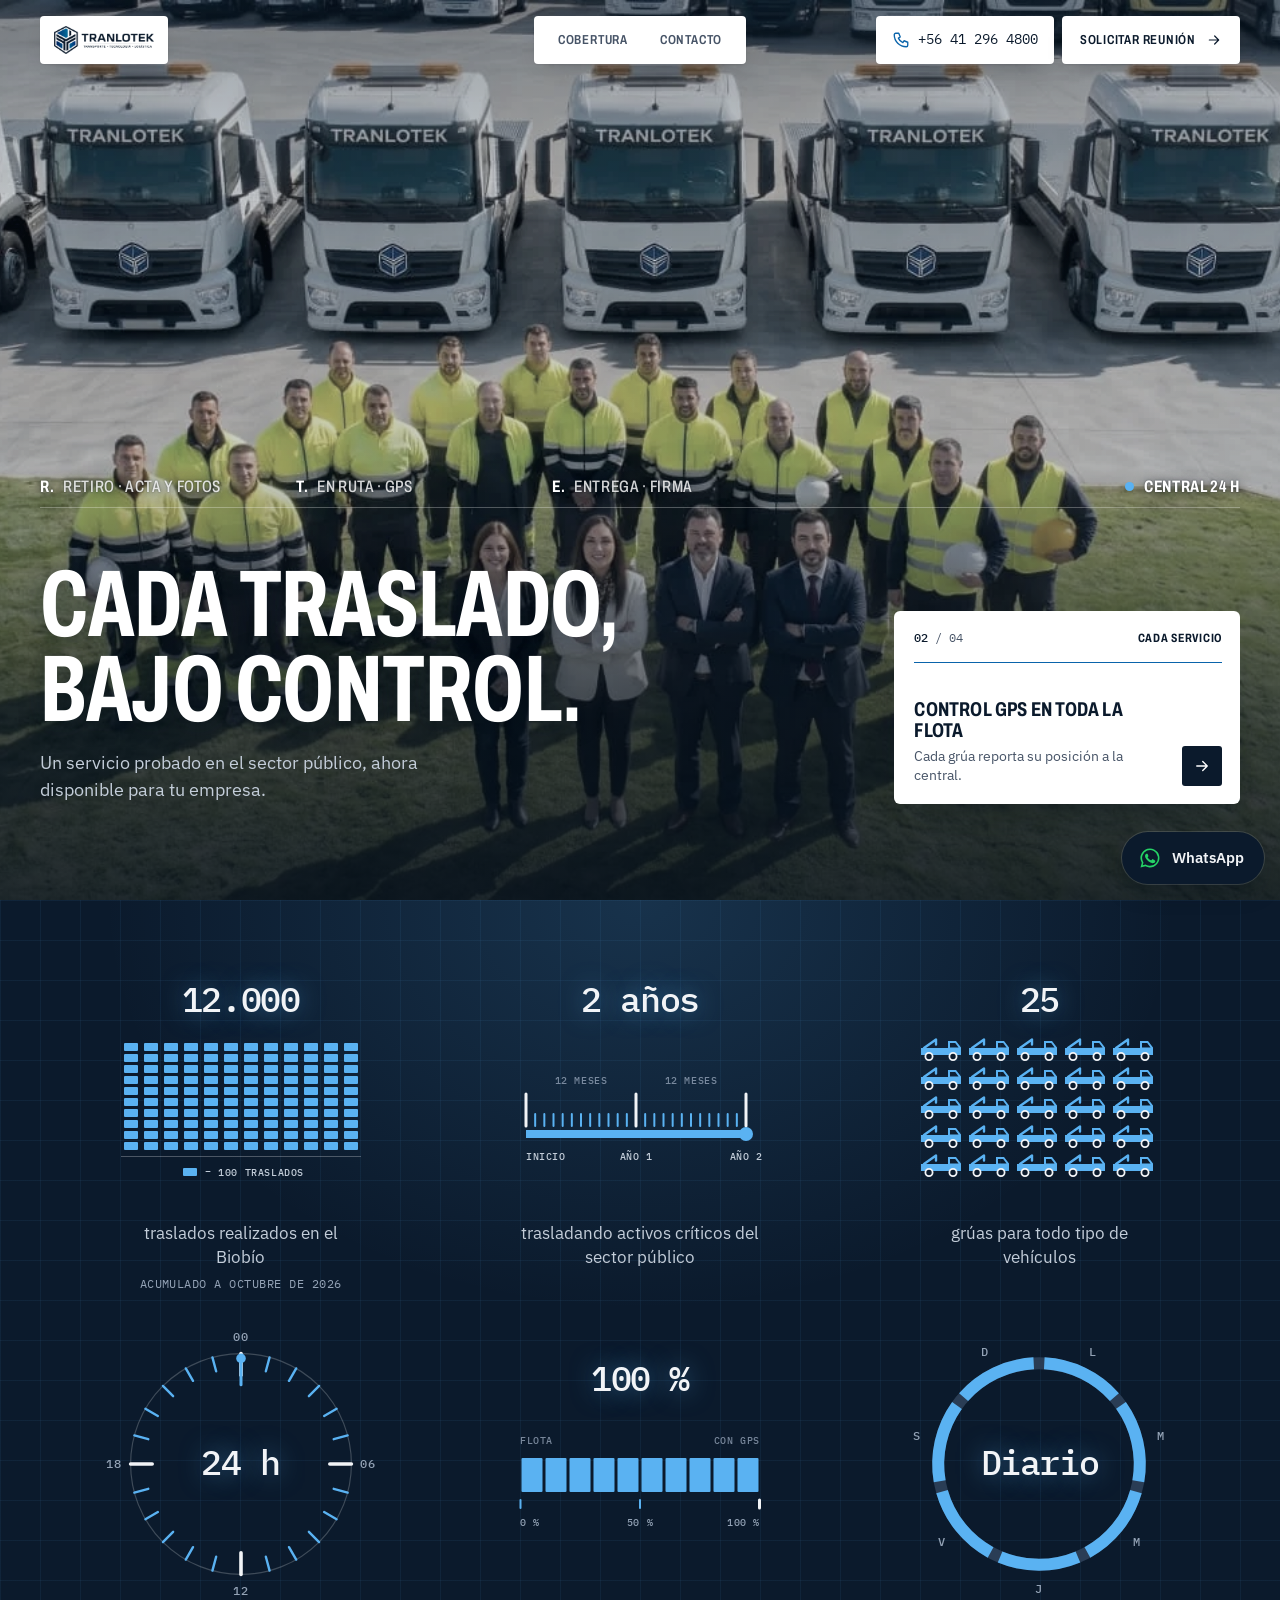
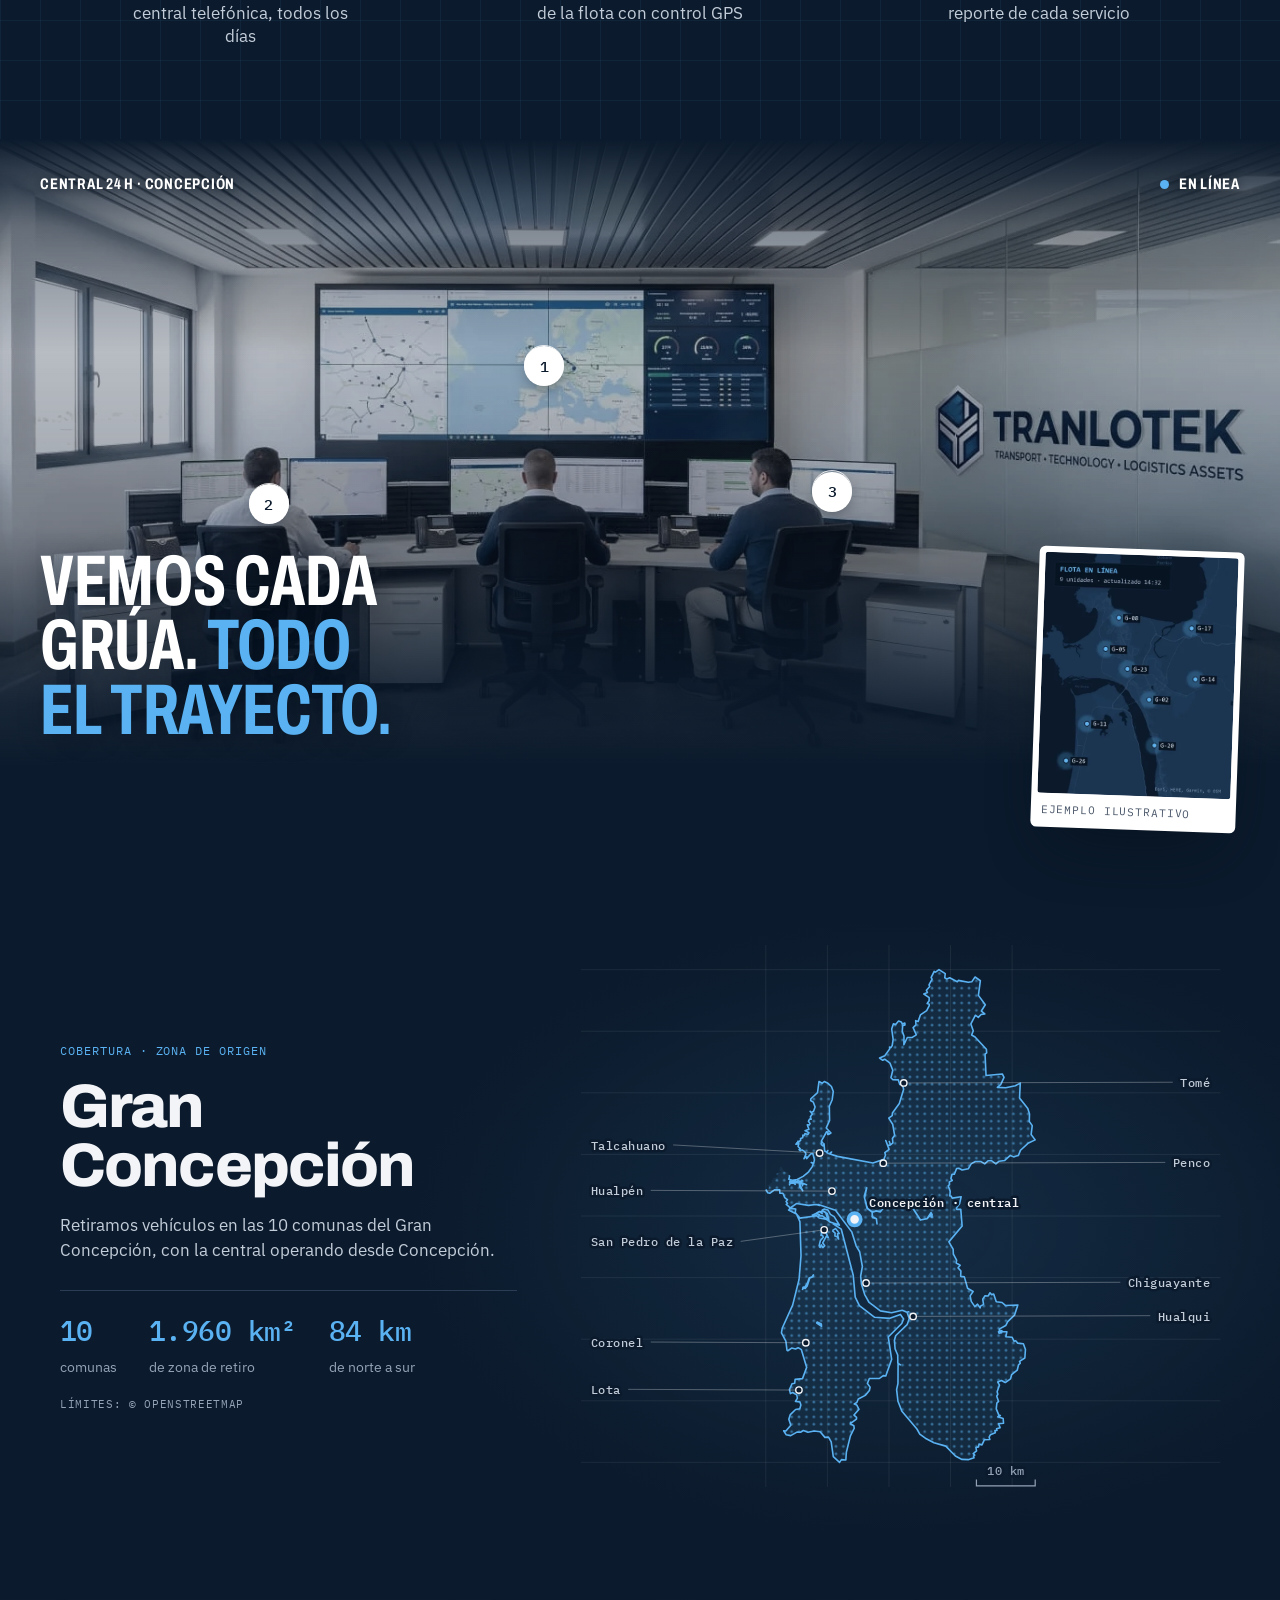
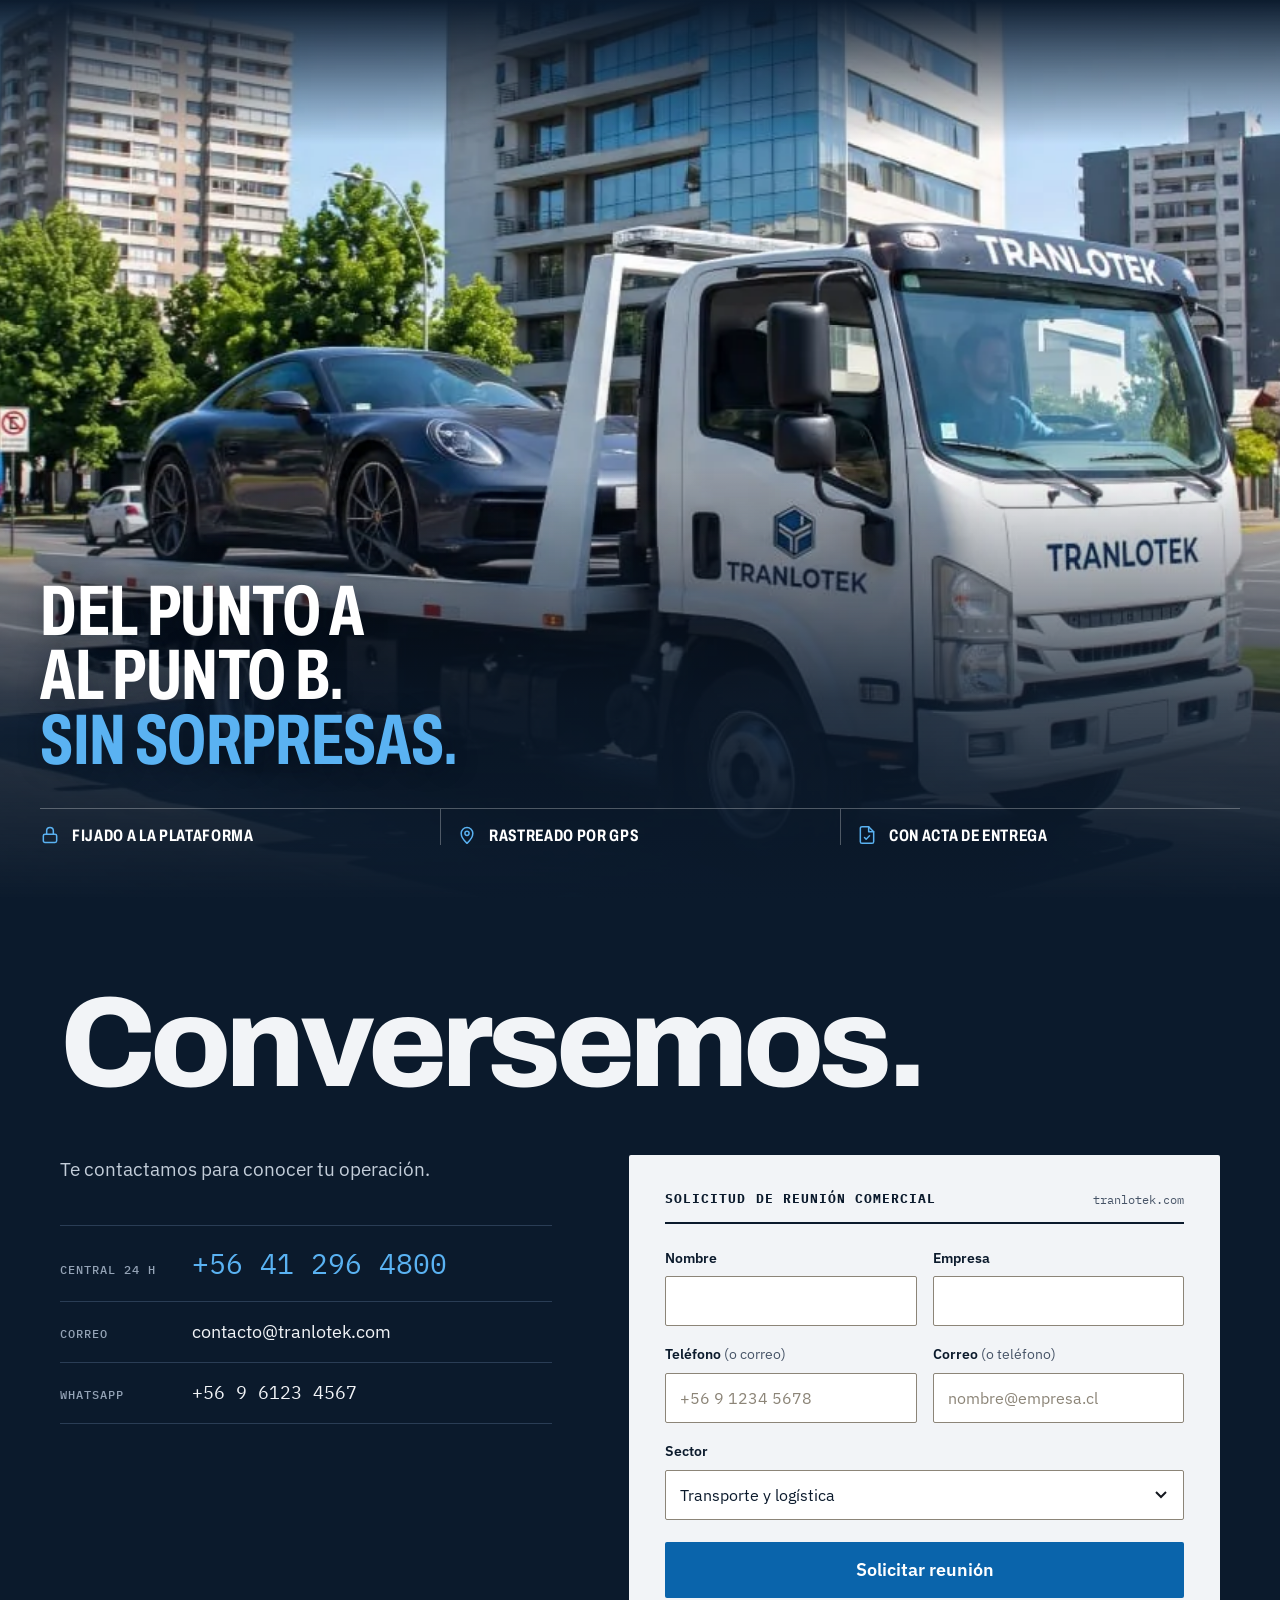
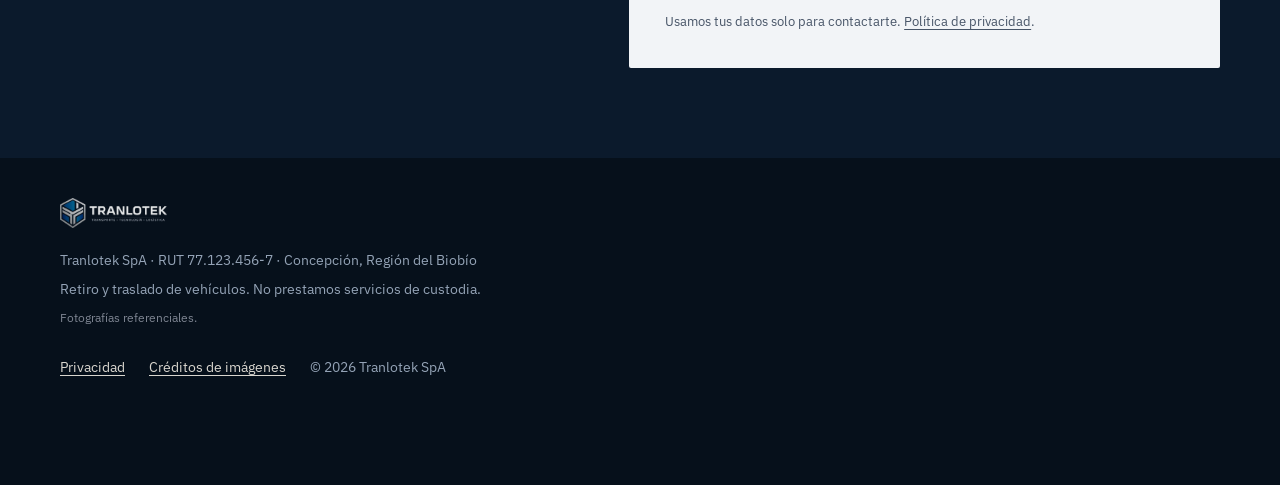
==== commit 4974bc34: "V1: secciones Torre de control y Cinemático (grúa a pantalla completa) Co-Authored-By: Claude Opus 5" ====
--- a/v1/index.html
+++ b/v1/index.html
@@ -21,7 +21,7 @@
 <link rel="preconnect" href="https://fonts.googleapis.com">
 <link rel="preconnect" href="https://fonts.gstatic.com" crossorigin>
 <link rel="stylesheet" href="https://fonts.googleapis.com/css2?family=Archivo:wdth,wght@62..125,500..800&family=IBM+Plex+Mono:wght@400;500&family=IBM+Plex+Sans:wght@400;500;600&display=swap">
-<link rel="stylesheet" href="assets/css/styles.css?v=27">
+<link rel="stylesheet" href="assets/css/styles.css?v=28">
 
 <script type="application/ld+json">
 {
@@ -164,6 +164,41 @@
   </div>
 </section>
 
+<!-- 4 · Torre de control: la central a sangre, tres puntos que nombran las cifras oficiales
+     y la pantalla GPS como monitor superpuesto -->
+<section id="central" class="ctl" aria-labelledby="ctl-h" data-ctl>
+  <div class="ctl__stage">
+    <div class="ctl__frame">
+    <picture class="ctl__img">
+      <img src="assets/img/central-1371.webp?v=2" srcset="assets/img/central-800.webp?v=2 800w, assets/img/central-1371.webp?v=2 1371w"
+           sizes="100vw" width="1371" height="672" loading="lazy" decoding="async"
+           alt="Central de monitoreo de Tranlotek: tres operadores frente a la pared de pantallas con el GPS de la flota">
+    </picture>
+    <div class="ctl__top">
+      <p>Central 24 h · Concepción</p>
+      <p class="ctl__live"><i class="beacon" aria-hidden="true"></i>En línea</p>
+    </div>
+    <ul class="ctl__spots" aria-label="Lo que se ve en la central">
+      <li style="--x:42.5%; --y:36%; --mx:44.9%; --i:0"><button class="ctl__spot" type="button"><span class="ctl__n mono" aria-hidden="true">1</span><span class="ctl__lab"><b class="mono">100 %</b> de la flota con GPS</span></button></li>
+      <li style="--x:21%; --y:58%; --mx:12%; --i:1"><button class="ctl__spot" type="button"><span class="ctl__n mono" aria-hidden="true">2</span><span class="ctl__lab"><b class="mono">24 h</b> central telefónica</span></button></li>
+      <li style="--x:65%; --y:56%; --mx:79.3%; --i:2"><button class="ctl__spot" type="button"><span class="ctl__n mono" aria-hidden="true">3</span><span class="ctl__lab"><b class="mono">Diario</b> reporte de cada servicio</span></button></li>
+    </ul>
+    </div>
+    <h2 id="ctl-h" class="ctl__h">Vemos cada grúa. <span>Todo el trayecto.</span></h2>
+    <figure class="ctl__gps">
+      <img src="assets/img/log-gps-480.webp?v=3" srcset="assets/img/log-gps-480.webp?v=3 480w, assets/img/log-gps-800.webp?v=3 800w"
+           sizes="(min-width: 901px) 260px, 60vw" width="800" height="1000" loading="lazy" decoding="async"
+           alt="Pantalla del sistema GPS con las grúas de la flota sobre el mapa del Gran Concepción">
+      <figcaption class="mono">Ejemplo ilustrativo</figcaption>
+    </figure>
+  </div>
+  <ol class="ctl__legend" aria-hidden="true">
+    <li><span class="ctl__n mono">1</span><b class="mono">100 %</b> de la flota con GPS</li>
+    <li><span class="ctl__n mono">2</span><b class="mono">24 h</b> central telefónica</li>
+    <li><span class="ctl__n mono">3</span><b class="mono">Diario</b> reporte de cada servicio</li>
+  </ol>
+</section>
+
 <!-- 5 · Cobertura -->
 <section id="cobertura" class="covsec" aria-labelledby="cov-h">
   <div class="wrap">
@@ -196,6 +231,23 @@
   </div>
 </section>
 
+<!-- 6 · Cinemático: la grúa a pantalla completa con parallax suave y tres hechos antes de Conversemos -->
+<section class="ride" aria-labelledby="ride-h">
+  <div class="ride__media">
+    <img src="assets/img/log-seguridad-1584.webp?v=2" srcset="assets/img/log-seguridad-800.webp?v=2 800w, assets/img/log-seguridad-1584.webp?v=2 1584w"
+         sizes="100vw" width="1584" height="672" loading="lazy" decoding="async"
+         alt="Grúa de Tranlotek trasladando un automóvil fijado sobre la plataforma por una avenida">
+  </div>
+  <div class="ride__in">
+    <h2 id="ride-h" class="ride__h">Del punto A al punto B. <span>Sin sorpresas.</span></h2>
+    <ul class="ride__facts">
+      <li><svg class="ico" viewBox="0 0 24 24" aria-hidden="true"><rect x="4" y="11" width="16" height="10" rx="2"/><path d="M8 11V7a4 4 0 0 1 8 0v4"/></svg>Fijado a la plataforma</li>
+      <li><svg class="ico" viewBox="0 0 24 24" aria-hidden="true"><path d="M12 22s-7-6.2-7-12a7 7 0 0 1 14 0c0 5.8-7 12-7 12z"/><circle cx="12" cy="10" r="2.5"/></svg>Rastreado por GPS</li>
+      <li><svg class="ico" viewBox="0 0 24 24" aria-hidden="true"><path d="M14 2H6a2 2 0 0 0-2 2v16a2 2 0 0 0 2 2h12a2 2 0 0 0 2-2V8z"/><path d="M14 2v6h6M9 15l2 2 4-4"/></svg>Con acta de entrega</li>
+    </ul>
+  </div>
+</section>
+
 <!-- 8 · Conversemos -->
 <section id="conversemos" class="talk" aria-labelledby="talk-h">
   <div class="wrap talk__grid">
@@ -281,6 +333,6 @@
   <span>WhatsApp</span>
 </a>
 
-<script src="assets/js/main.js?v=13" defer></script>
+<script src="assets/js/main.js?v=14" defer></script>
 </body>
 </html>
--- a/v1/assets/css/styles.css
+++ b/v1/assets/css/styles.css
@@ -225,7 +225,7 @@
   box-shadow: 0 24px 48px -24px rgb(6 16 27 / .6);
 }
 .hcard__top { display: flex; justify-content: space-between; align-items: baseline; gap: 12px; }
-.hcard__count { font-size: 12px; color: var(--on-ink-3); }
+.hcard__count { font-size: 12px; color: var(--muted); }
 .hcard__count b { font-weight: 500; color: var(--ink); }
 .hcard__label {
   font: 700 12px/1 var(--f-display); font-stretch: 75%;
@@ -358,6 +358,167 @@
 }
 .wa svg { width: 24px; height: 24px; fill: #25D366; }
 .wa:hover { color: var(--on-ink); background: var(--ink-hover); transform: translateY(-2px); }
+
+/* ---------- 4 · Torre de control ----------
+   La foto de la central conserva su proporción en escritorio para que los tres puntos caigan
+   siempre sobre la pared de pantallas, los escritorios y el monitor. */
+.ctl { position: relative; background: var(--ink); color: #FFFFFF; padding-bottom: clamp(56px, 7vw, 104px); }
+.ctl__stage { position: relative; aspect-ratio: 1371 / 672; }
+.ctl__frame { position: absolute; inset: 0; isolation: isolate; }
+.ctl__img { position: absolute; inset: 0; z-index: -2; overflow: hidden; }
+.ctl__img img { width: 100%; height: 100%; object-fit: cover; filter: saturate(.55) contrast(1.05) brightness(.9); }
+/* Se funde arriba con las cifras y abajo con el azul noche, donde va el título */
+.ctl__frame::before {
+  content: ""; position: absolute; inset: 0; z-index: -1; pointer-events: none;
+  background:
+    linear-gradient(180deg, var(--ink) 0%, rgb(11 26 44 / .35) 14%, rgb(11 26 44 / .05) 34%, rgb(11 26 44 / .2) 62%, rgb(11 26 44 / .88) 90%, var(--ink) 100%),
+    rgb(24 49 80 / .18);
+}
+.ctl__top {
+  position: absolute; inset: clamp(20px, 3vw, 40px) var(--gutter) auto;
+  display: flex; justify-content: space-between; gap: 16px;
+  font: 700 clamp(14px, 1.2vw, 17px)/1 var(--f-display); font-stretch: 72%;
+  letter-spacing: .05em; text-transform: uppercase;
+  text-shadow: 0 1px 10px rgb(6 16 27 / .7);
+}
+.ctl__live { display: inline-flex; align-items: center; gap: 10px; }
+
+/* Puntos: el número siempre a la vista; la etiqueta se abre al pasar o con el teclado */
+.ctl__spots li { position: absolute; left: var(--x); top: var(--y); }
+.ctl__spot {
+  position: relative; display: flex; align-items: center; gap: 10px;
+  padding: 0; border: 0; background: none; color: inherit; cursor: pointer;
+  translate: -20px -20px;
+}
+.ctl__n {
+  flex: none; display: grid; place-items: center; width: 40px; height: 40px; border-radius: 50%;
+  background: #FFFFFF; color: var(--ink); font-size: 15px; font-weight: 500;
+  box-shadow: 0 6px 18px -6px rgb(6 16 27 / .6);
+  transition: background-color .2s var(--ease), color .2s var(--ease);
+}
+.ctl__spot .ctl__n::after {
+  content: ""; position: absolute; left: 0; top: 0; width: 40px; height: 40px; border-radius: 50%;
+  border: 1.5px solid rgb(255 255 255 / .8); animation: ctl-ring 2.4s var(--ease) infinite;
+  animation-delay: calc(var(--i) * .4s);
+}
+@keyframes ctl-ring { from { transform: scale(1); opacity: .9; } to { transform: scale(1.9); opacity: 0; } }
+.ctl__lab {
+  display: inline-flex; align-items: baseline; gap: 8px; white-space: nowrap;
+  padding: 10px 14px; border-radius: 4px; background: #FFFFFF; color: var(--ink);
+  font-size: 15px; font-weight: 500; box-shadow: 0 12px 28px -12px rgb(6 16 27 / .6);
+  opacity: 0; translate: -6px 0; pointer-events: none;
+  transition: opacity .2s var(--ease), translate .3s var(--ease);
+}
+.ctl__lab b { font-weight: 500; color: var(--accent-bg); }
+.ctl__spot:hover .ctl__n, .ctl__spot:focus-visible .ctl__n { background: var(--accent-bg); color: #FFFFFF; }
+.ctl__spot:hover .ctl__lab, .ctl__spot:focus-visible .ctl__lab, .ctl__spot:focus .ctl__lab { opacity: 1; translate: 0 0; }
+
+.ctl__h {
+  position: absolute; left: var(--gutter); bottom: clamp(8px, 2vw, 24px);
+  max-width: 15ch;
+  font: 700 clamp(40px, 5.6vw, 96px)/.9 var(--f-display); font-stretch: 64%;
+  letter-spacing: -.005em; text-transform: uppercase; text-wrap: balance;
+  text-shadow: 0 2px 24px rgb(6 16 27 / .4);
+}
+.ctl__h span { color: var(--accent); }
+
+/* La pantalla GPS: monitor blanco que sobresale del borde inferior de la foto */
+.ctl__gps {
+  position: absolute; right: var(--gutter); bottom: clamp(-72px, -5vw, -40px);
+  width: clamp(180px, 16vw, 260px); padding: 6px 6px 0;
+  background: #FFFFFF; border-radius: 6px;
+  box-shadow: 0 30px 60px -24px rgb(6 16 27 / .75);
+  rotate: 2deg;
+}
+.ctl__gps img { width: 100%; aspect-ratio: 4 / 5; object-fit: cover; border-radius: 3px; }
+.ctl__gps figcaption { padding: 8px 4px 9px; font-size: 11px; letter-spacing: .08em; text-transform: uppercase; color: var(--muted); }
+.ctl__legend { display: none; }
+
+/* Entrada: los puntos aparecen en orden y el monitor sube (solo con JS y sin movimiento reducido) */
+.ctl.is-armed .ctl__spots li { opacity: 0; scale: .6; }
+.ctl.is-armed .ctl__gps { opacity: 0; translate: 0 48px; }
+.ctl.is-in .ctl__spots li { opacity: 1; scale: 1; transition: opacity .4s var(--ease), scale .7s var(--ease); transition-delay: calc(.5s + var(--i) * .18s); }
+.ctl.is-in .ctl__gps { opacity: 1; translate: 0 0; transition: opacity .6s var(--ease), translate 1.1s var(--ease); transition-delay: .15s; }
+
+/* ---------- 6 · Cinemático ---------- */
+.ride {
+  position: relative; isolation: isolate; overflow: hidden;
+  min-height: max(560px, 100svh);
+  display: flex; align-items: flex-end;
+  background: var(--ink); color: #FFFFFF;
+}
+.ride__media { position: absolute; inset: 0; z-index: -2; overflow: hidden; }
+.ride__media img { width: 100%; height: 100%; object-fit: cover; object-position: 50% 45%; }
+.ride::before {
+  content: ""; position: absolute; inset: 0; z-index: -1; pointer-events: none;
+  background: linear-gradient(180deg, var(--ink) 0%, rgb(11 26 44 / 0) 16%, rgb(11 26 44 / 0) 52%, rgb(11 26 44 / .78) 78%, var(--ink) 100%);
+}
+.ride__in {
+  width: 100%; max-width: 1600px; margin-inline: auto;
+  padding: 0 var(--gutter) clamp(40px, 6vh, 72px);
+}
+.ride__h {
+  max-width: 18ch;
+  font: 700 clamp(40px, 5.6vw, 96px)/.9 var(--f-display); font-stretch: 64%;
+  letter-spacing: -.005em; text-transform: uppercase; text-wrap: balance;
+  text-shadow: 0 2px 24px rgb(6 16 27 / .4);
+}
+.ride__h span { color: var(--accent); }
+.ride__facts {
+  display: grid; grid-template-columns: repeat(3, minmax(0, 1fr));
+  margin-top: clamp(24px, 4vh, 40px); border-top: 1px solid rgb(255 255 255 / .28);
+}
+.ride__facts li {
+  display: flex; align-items: center; gap: 12px; padding: 16px 16px 0 0;
+  font: 700 clamp(15px, 1.3vw, 19px)/1.1 var(--f-display); font-stretch: 72%;
+  letter-spacing: .04em; text-transform: uppercase;
+}
+.ride__facts li + li { padding-left: 16px; border-left: 1px solid rgb(255 255 255 / .28); }
+.ride__facts .ico { width: 20px; height: 20px; color: var(--accent); }
+
+/* Parallax con el scroll, sin JS, donde el navegador lo soporta y solo en escritorio */
+@supports (animation-timeline: view()) {
+  @media (min-width: 901px) {
+    .ride__media img { scale: 1.14; animation: ride-pan linear both; animation-timeline: view(); }
+    @keyframes ride-pan { from { translate: 0 -6%; } to { translate: 0 6%; } }
+  }
+}
+
+/* Teléfono y tableta: fotos recortadas más cerca y textos debajo */
+@media (max-width: 900px) {
+  .ctl__stage { aspect-ratio: auto; }
+  .ctl__frame { position: relative; inset: auto; aspect-ratio: 4 / 3; }
+  .ctl__img img { object-position: 38% 50%; }
+  .ctl__spots li { left: var(--mx); }
+  .ctl__lab { display: none; }
+  .ctl__spot { translate: -17px -17px; }
+  .ctl__n, .ctl__spot .ctl__n::after { width: 34px; height: 34px; }
+  .ctl__h { position: relative; bottom: auto; left: auto; margin-top: -0.6em; padding-inline: var(--gutter); max-width: none; }
+  .ctl__gps { position: relative; right: auto; bottom: auto; margin: 28px auto 0; width: min(52vw, 220px); }
+  .ctl.is-armed .ctl__gps { translate: 0 24px; }
+  .ctl__legend {
+    display: grid; gap: 0; margin: 28px var(--gutter) 0;
+    border-top: 1px solid rgb(255 255 255 / .2);
+  }
+  .ctl__legend li {
+    display: flex; align-items: center; gap: 12px; padding: 12px 0;
+    border-bottom: 1px solid rgb(255 255 255 / .2); font-size: 16px; color: var(--on-ink-2);
+  }
+  .ctl__legend b { font-weight: 500; color: var(--accent); }
+  .ctl__legend .ctl__n { width: 28px; height: 28px; font-size: 13px; box-shadow: none; }
+
+  .ride { display: block; min-height: 0; }
+  .ride__media { position: relative; inset: auto; aspect-ratio: 4 / 3; }
+  .ride__media img { object-position: 50% 60%; }
+  .ride::before { background: linear-gradient(180deg, var(--ink) 0%, rgb(11 26 44 / 0) 10%); }
+  .ride__media::after { content: ""; position: absolute; inset: 55% 0 0; background: linear-gradient(180deg, rgb(11 26 44 / 0), var(--ink)); }
+  .ride__in { margin-top: -48px; position: relative; padding-top: 0; }
+}
+@media (max-width: 600px) {
+  .ride__facts { grid-template-columns: 1fr; }
+  .ride__facts li { padding: 14px 0; border-bottom: 1px solid rgb(255 255 255 / .2); }
+  .ride__facts li + li { padding-left: 0; border-left: 0; }
+}
 
 /* ---------- Responsive ---------- */
 @media (max-width: 1080px) {
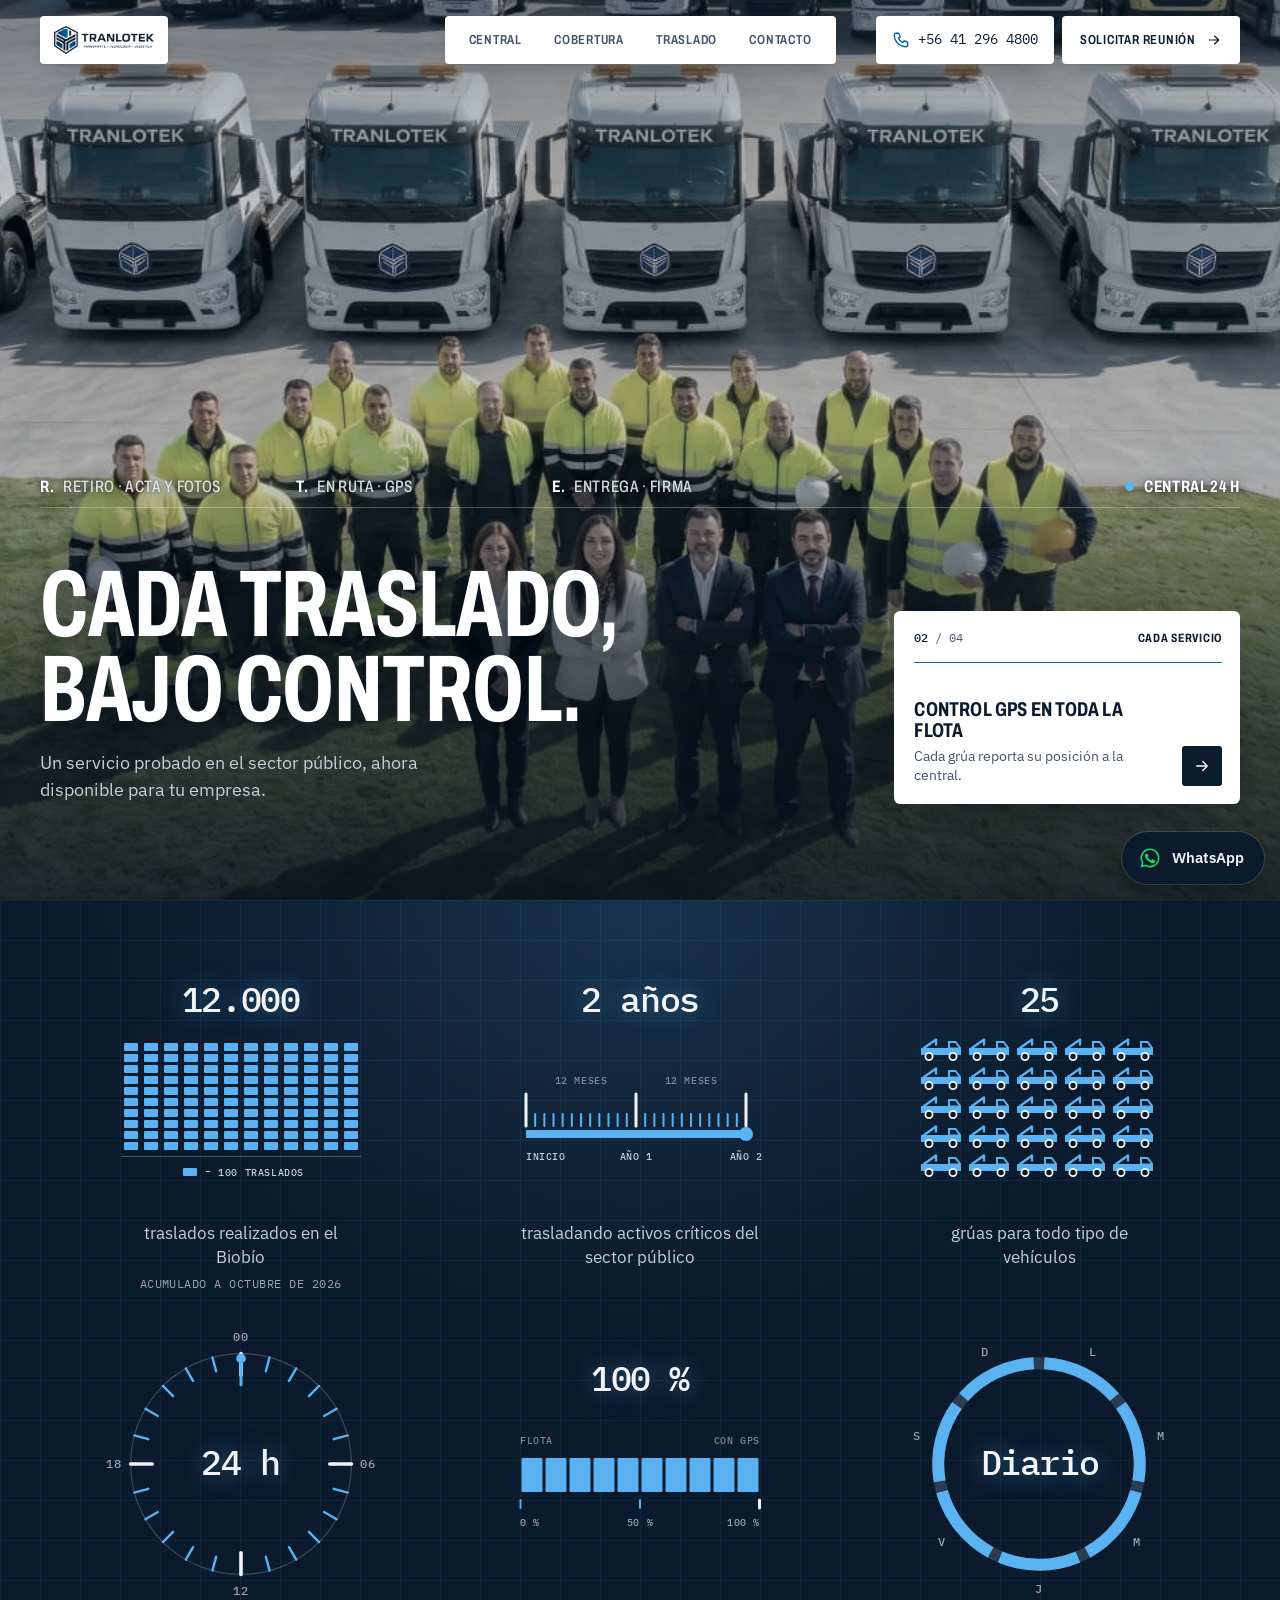
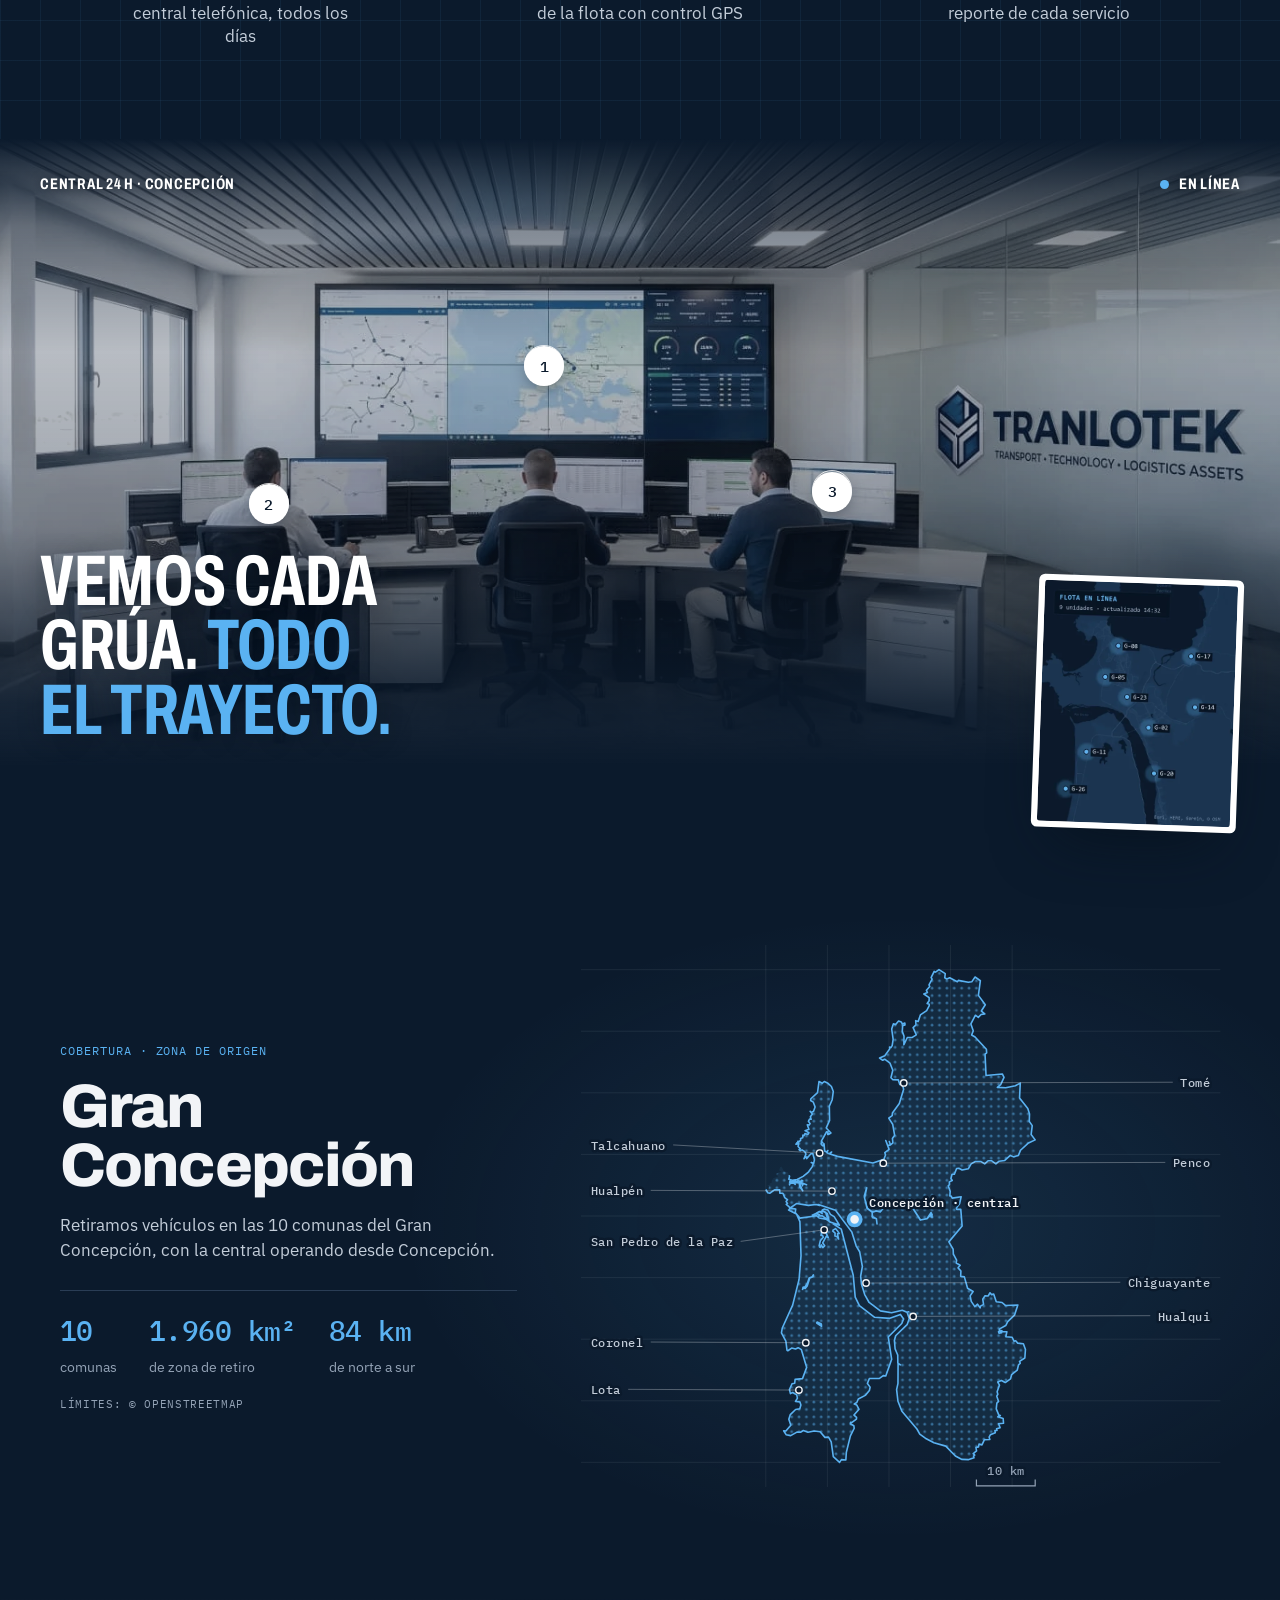
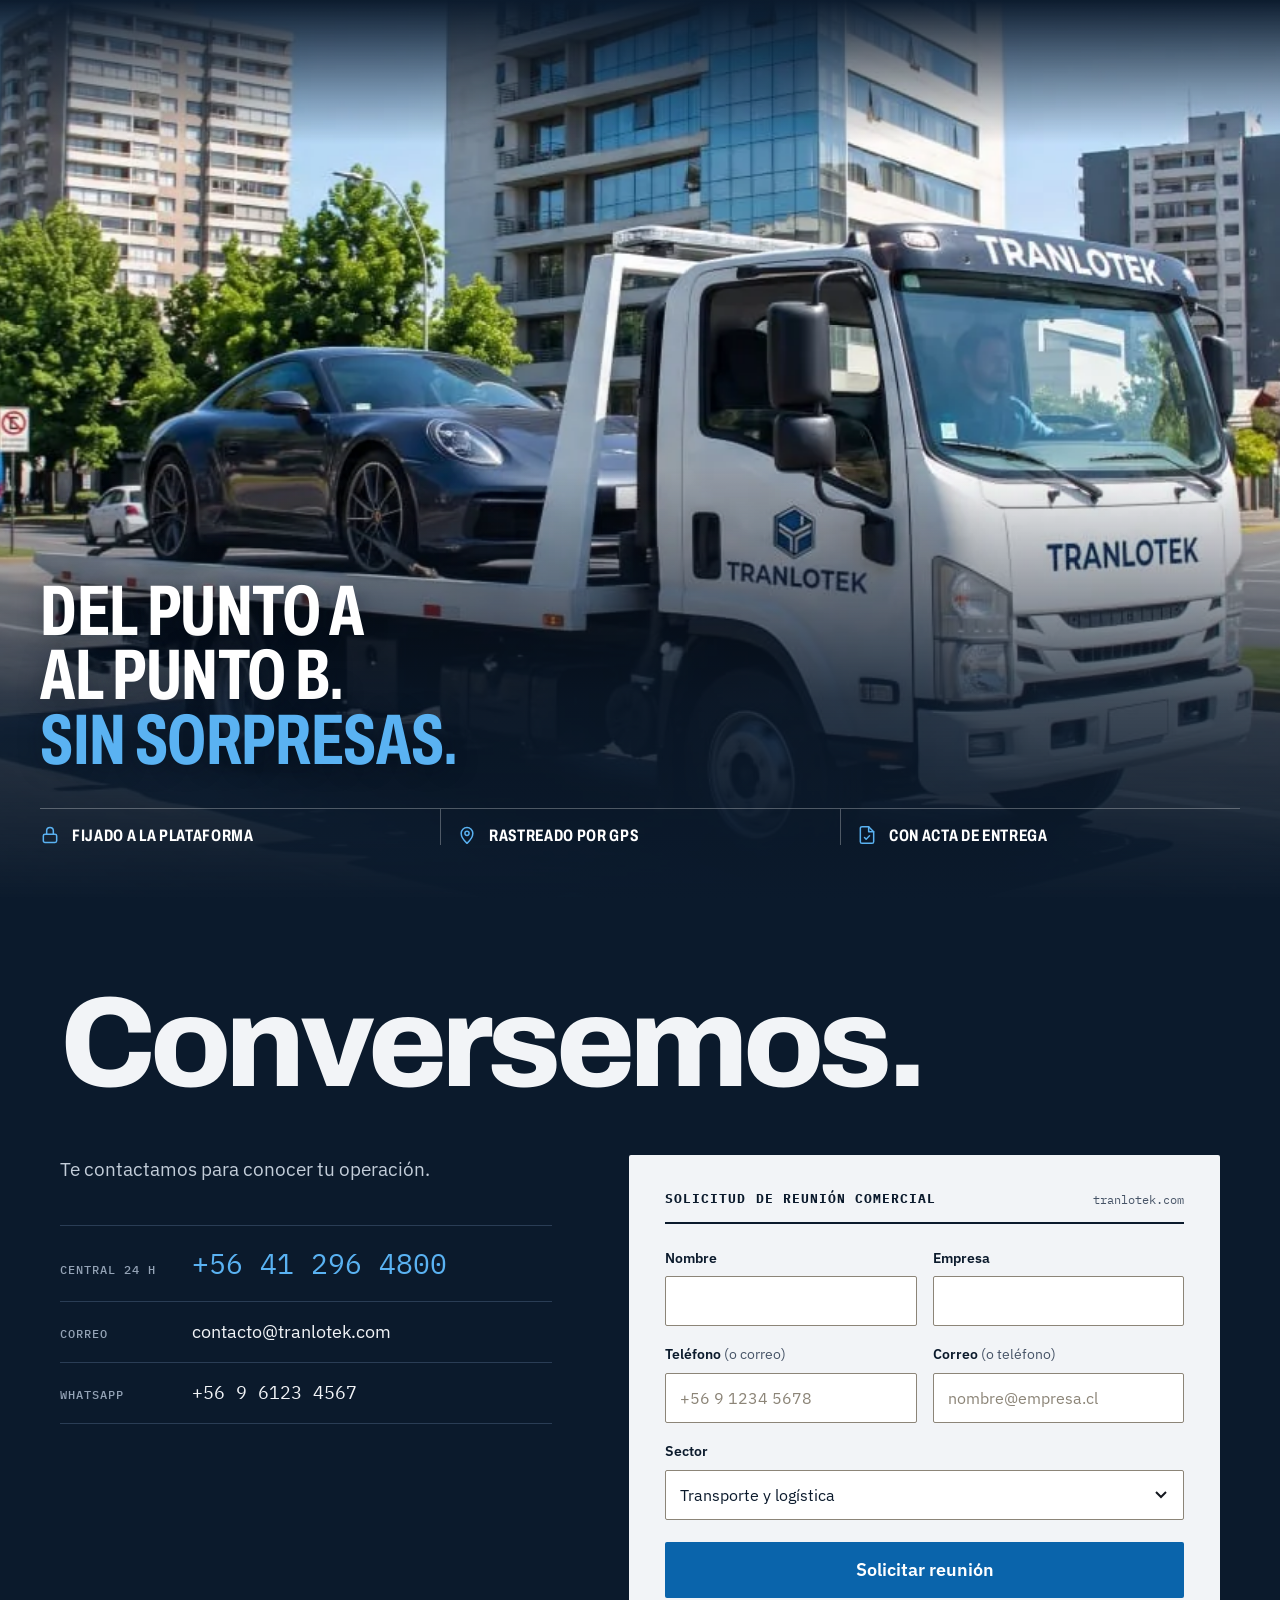
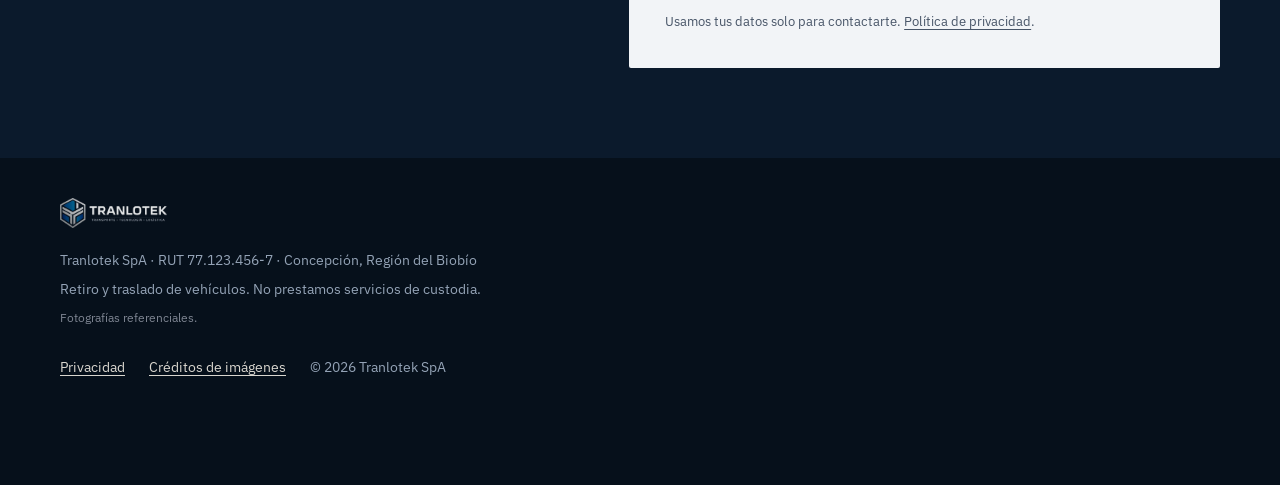
==== commit cef98082: "V1: secciones Central y Traslado en el nav; sin rótulo en la pantalla GPS Co-Authored-By: Claude Opu" ====
--- a/v1/index.html
+++ b/v1/index.html
@@ -21,7 +21,7 @@
 <link rel="preconnect" href="https://fonts.googleapis.com">
 <link rel="preconnect" href="https://fonts.gstatic.com" crossorigin>
 <link rel="stylesheet" href="https://fonts.googleapis.com/css2?family=Archivo:wdth,wght@62..125,500..800&family=IBM+Plex+Mono:wght@400;500&family=IBM+Plex+Sans:wght@400;500;600&display=swap">
-<link rel="stylesheet" href="assets/css/styles.css?v=28">
+<link rel="stylesheet" href="assets/css/styles.css?v=29">
 
 <script type="application/ld+json">
 {
@@ -76,7 +76,9 @@
       <img src="assets/img/logo-tranlotek-oscuro.webp" width="560" height="157" alt="Tranlotek">
     </a>
     <nav class="bar__nav tile" aria-label="Secciones">
+      <a href="#central">Central</a>
       <a href="#cobertura">Cobertura</a>
+      <a href="#traslado">Traslado</a>
       <a href="#conversemos">Contacto</a>
     </nav>
     <nav class="bar__act" aria-label="Contacto">
@@ -164,7 +166,7 @@
   </div>
 </section>
 
-<!-- 4 · Torre de control: la central a sangre, tres puntos que nombran las cifras oficiales
+<!-- 4 · Central (torre de control): la central a sangre, tres puntos que nombran las cifras oficiales
      y la pantalla GPS como monitor superpuesto -->
 <section id="central" class="ctl" aria-labelledby="ctl-h" data-ctl>
   <div class="ctl__stage">
@@ -189,7 +191,6 @@
       <img src="assets/img/log-gps-480.webp?v=3" srcset="assets/img/log-gps-480.webp?v=3 480w, assets/img/log-gps-800.webp?v=3 800w"
            sizes="(min-width: 901px) 260px, 60vw" width="800" height="1000" loading="lazy" decoding="async"
            alt="Pantalla del sistema GPS con las grúas de la flota sobre el mapa del Gran Concepción">
-      <figcaption class="mono">Ejemplo ilustrativo</figcaption>
     </figure>
   </div>
   <ol class="ctl__legend" aria-hidden="true">
@@ -231,8 +232,8 @@
   </div>
 </section>
 
-<!-- 6 · Cinemático: la grúa a pantalla completa con parallax suave y tres hechos antes de Conversemos -->
-<section class="ride" aria-labelledby="ride-h">
+<!-- 6 · Traslado (cinemático): la grúa a pantalla completa con parallax suave y tres hechos antes de Conversemos -->
+<section id="traslado" class="ride" aria-labelledby="ride-h">
   <div class="ride__media">
     <img src="assets/img/log-seguridad-1584.webp?v=2" srcset="assets/img/log-seguridad-800.webp?v=2 800w, assets/img/log-seguridad-1584.webp?v=2 1584w"
          sizes="100vw" width="1584" height="672" loading="lazy" decoding="async"
--- a/v1/assets/css/styles.css
+++ b/v1/assets/css/styles.css
@@ -359,7 +359,7 @@
 .wa svg { width: 24px; height: 24px; fill: #25D366; }
 .wa:hover { color: var(--on-ink); background: var(--ink-hover); transform: translateY(-2px); }
 
-/* ---------- 4 · Torre de control ----------
+/* ---------- 4 · Central (torre de control) ----------
    La foto de la central conserva su proporción en escritorio para que los tres puntos caigan
    siempre sobre la pared de pantallas, los escritorios y el monitor. */
 .ctl { position: relative; background: var(--ink); color: #FFFFFF; padding-bottom: clamp(56px, 7vw, 104px); }
@@ -425,13 +425,12 @@
 /* La pantalla GPS: monitor blanco que sobresale del borde inferior de la foto */
 .ctl__gps {
   position: absolute; right: var(--gutter); bottom: clamp(-72px, -5vw, -40px);
-  width: clamp(180px, 16vw, 260px); padding: 6px 6px 0;
+  width: clamp(180px, 16vw, 260px); padding: 6px;
   background: #FFFFFF; border-radius: 6px;
   box-shadow: 0 30px 60px -24px rgb(6 16 27 / .75);
   rotate: 2deg;
 }
 .ctl__gps img { width: 100%; aspect-ratio: 4 / 5; object-fit: cover; border-radius: 3px; }
-.ctl__gps figcaption { padding: 8px 4px 9px; font-size: 11px; letter-spacing: .08em; text-transform: uppercase; color: var(--muted); }
 .ctl__legend { display: none; }
 
 /* Entrada: los puntos aparecen en orden y el monitor sube (solo con JS y sin movimiento reducido) */
@@ -440,7 +439,7 @@
 .ctl.is-in .ctl__spots li { opacity: 1; scale: 1; transition: opacity .4s var(--ease), scale .7s var(--ease); transition-delay: calc(.5s + var(--i) * .18s); }
 .ctl.is-in .ctl__gps { opacity: 1; translate: 0 0; transition: opacity .6s var(--ease), translate 1.1s var(--ease); transition-delay: .15s; }
 
-/* ---------- 6 · Cinemático ---------- */
+/* ---------- 6 · Traslado (cinemático) ---------- */
 .ride {
   position: relative; isolation: isolate; overflow: hidden;
   min-height: max(560px, 100svh);
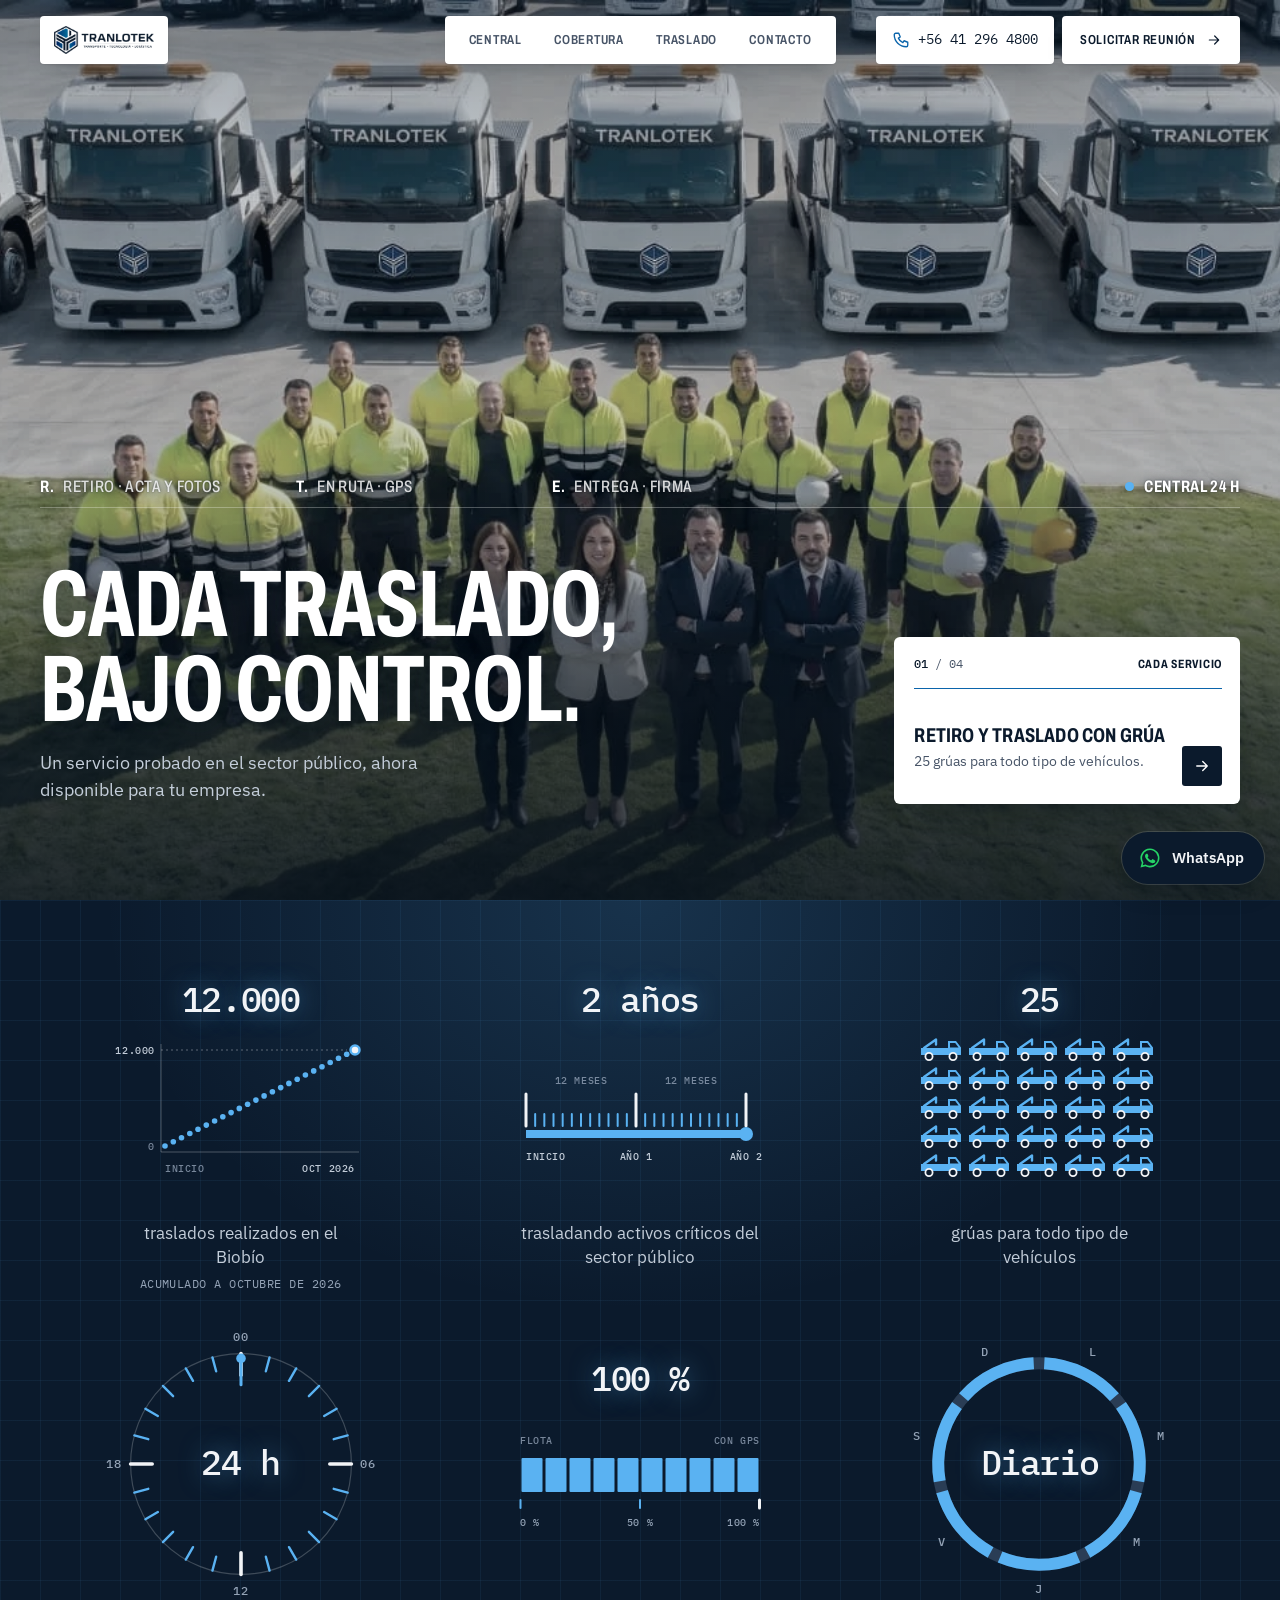
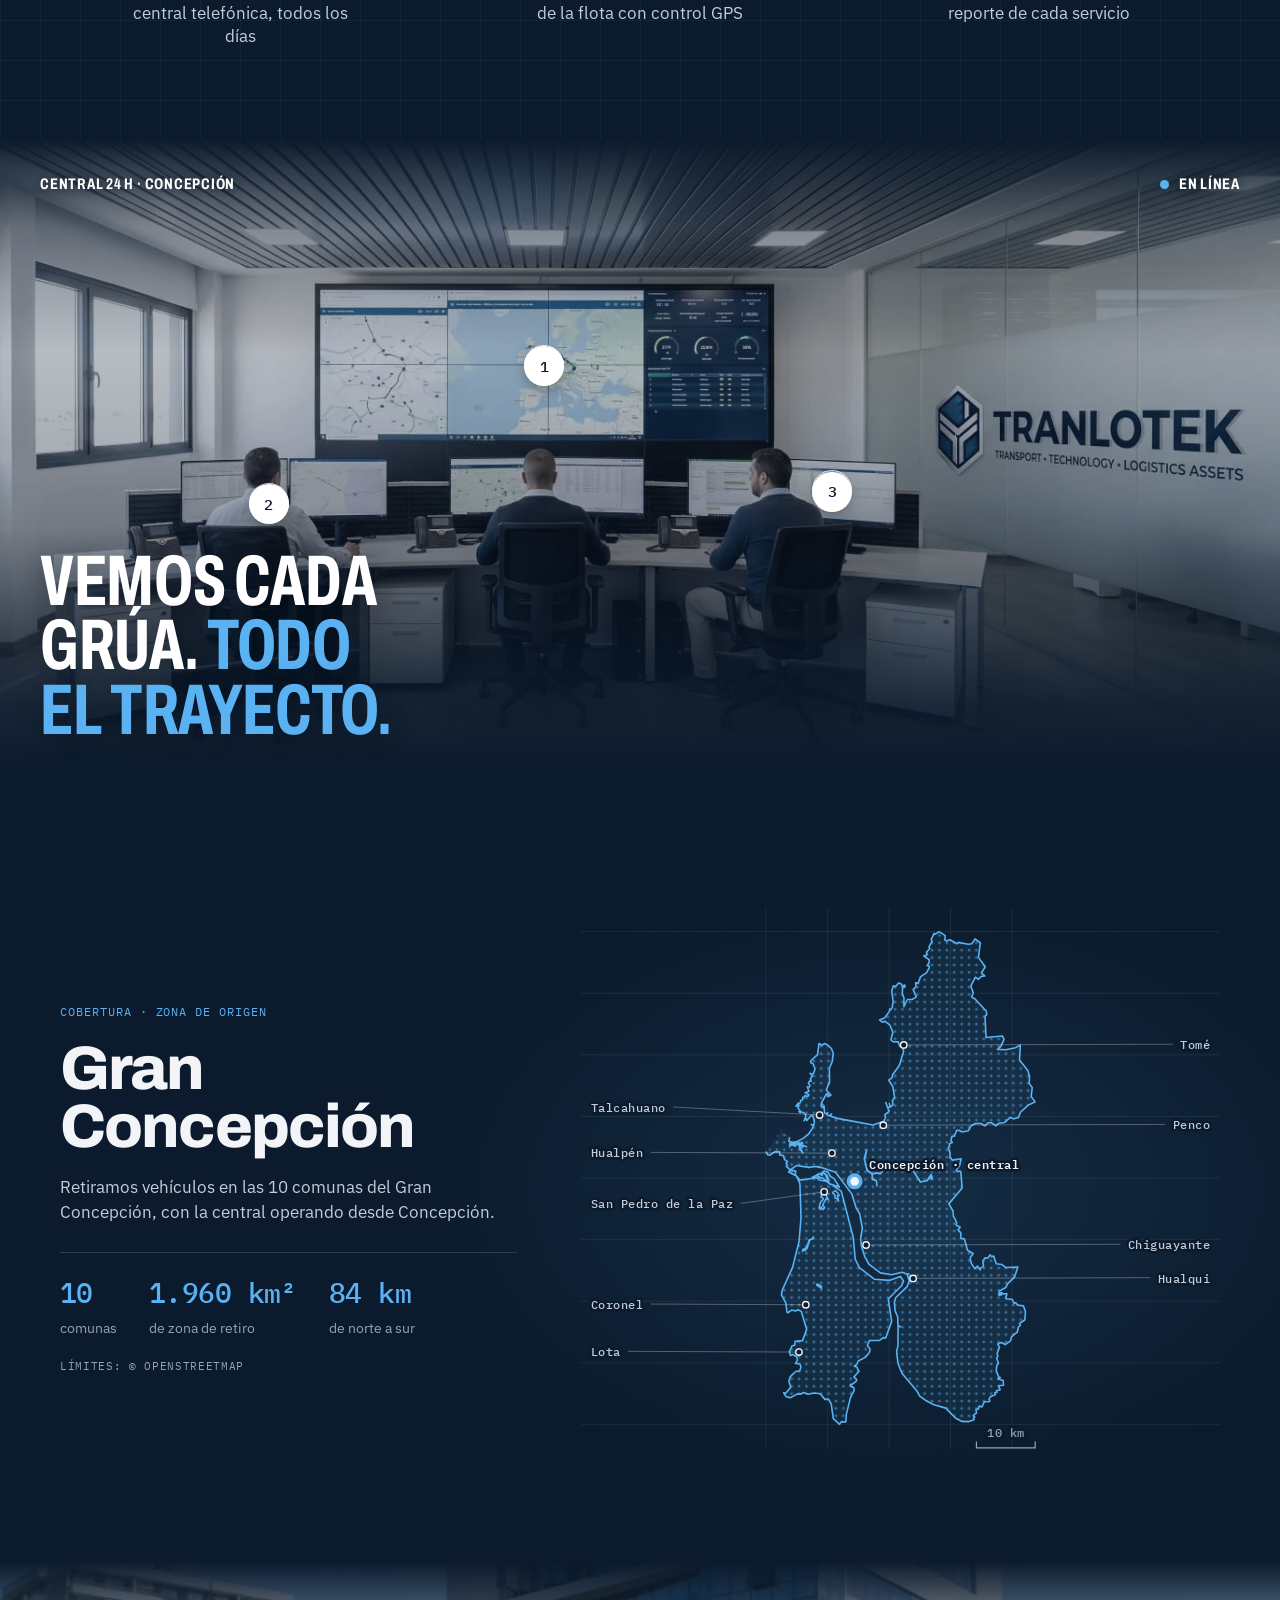
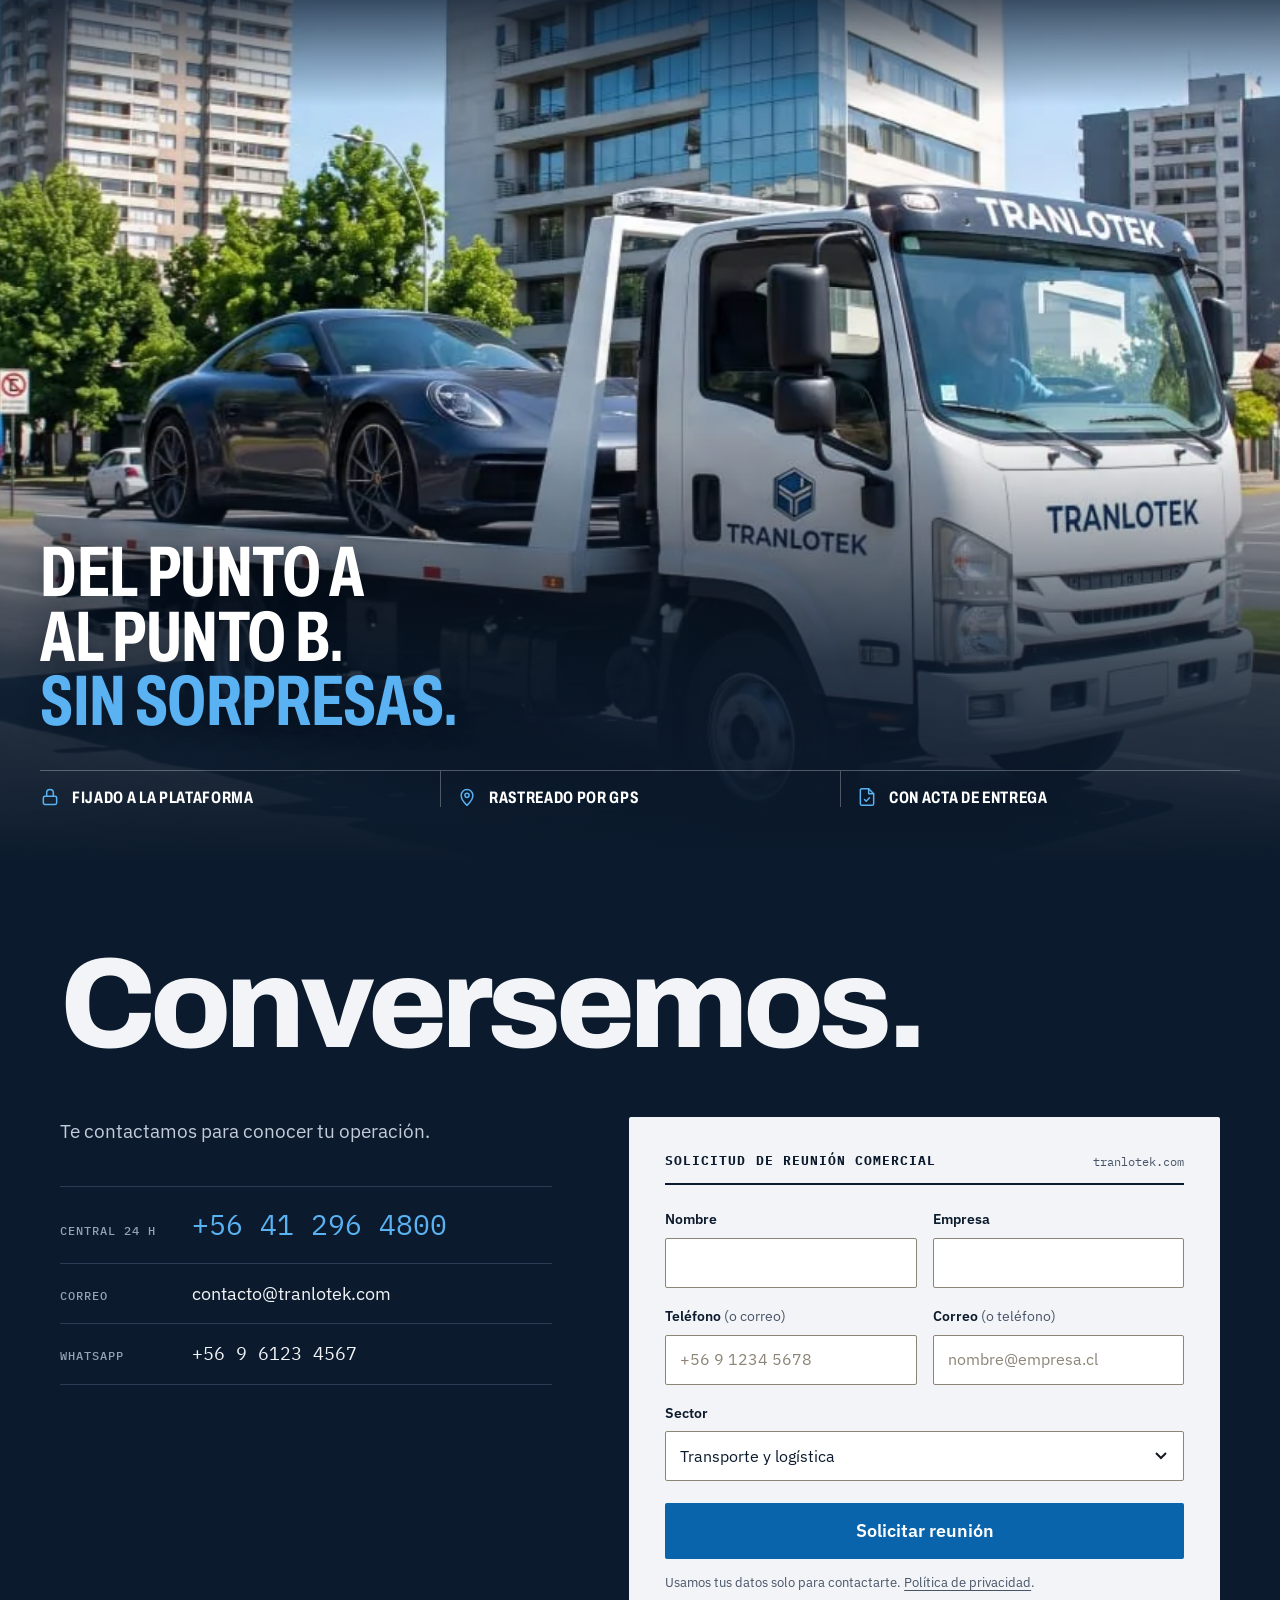
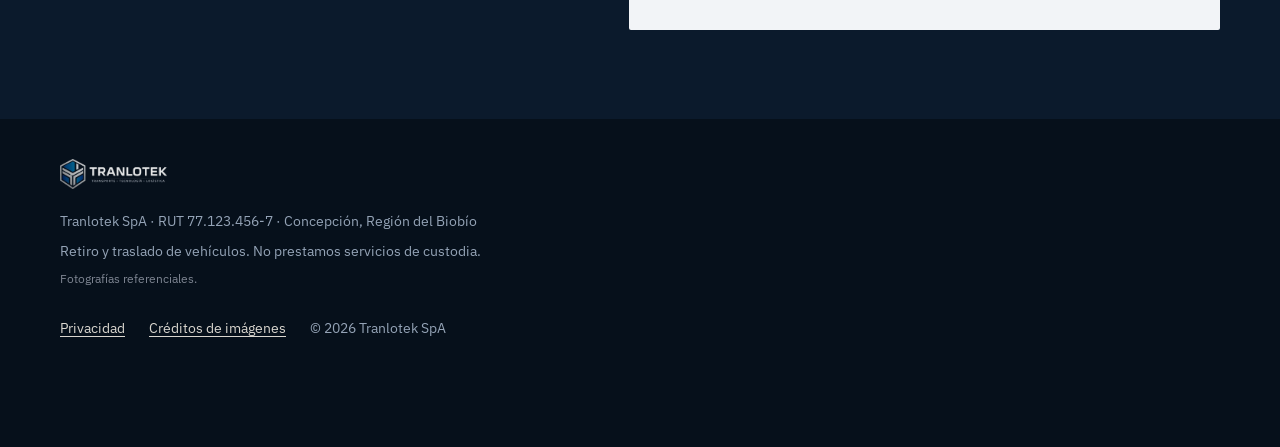
==== commit f004b93b: "V1: 12.000 como gráfico de puntos en el tiempo; Central sin la pantalla GPS Co-Authored-By: Claude O" ====
--- a/v1/index.html
+++ b/v1/index.html
@@ -21,7 +21,7 @@
 <link rel="preconnect" href="https://fonts.googleapis.com">
 <link rel="preconnect" href="https://fonts.gstatic.com" crossorigin>
 <link rel="stylesheet" href="https://fonts.googleapis.com/css2?family=Archivo:wdth,wght@62..125,500..800&family=IBM+Plex+Mono:wght@400;500&family=IBM+Plex+Sans:wght@400;500;600&display=swap">
-<link rel="stylesheet" href="assets/css/styles.css?v=29">
+<link rel="stylesheet" href="assets/css/styles.css?v=30">
 
 <script type="application/ld+json">
 {
@@ -166,8 +166,7 @@
   </div>
 </section>
 
-<!-- 4 · Central (torre de control): la central a sangre, tres puntos que nombran las cifras oficiales
-     y la pantalla GPS como monitor superpuesto -->
+<!-- 4 · Central (torre de control): la central a sangre y tres puntos que nombran las cifras oficiales -->
 <section id="central" class="ctl" aria-labelledby="ctl-h" data-ctl>
   <div class="ctl__stage">
     <div class="ctl__frame">
@@ -187,11 +186,6 @@
     </ul>
     </div>
     <h2 id="ctl-h" class="ctl__h">Vemos cada grúa. <span>Todo el trayecto.</span></h2>
-    <figure class="ctl__gps">
-      <img src="assets/img/log-gps-480.webp?v=3" srcset="assets/img/log-gps-480.webp?v=3 480w, assets/img/log-gps-800.webp?v=3 800w"
-           sizes="(min-width: 901px) 260px, 60vw" width="800" height="1000" loading="lazy" decoding="async"
-           alt="Pantalla del sistema GPS con las grúas de la flota sobre el mapa del Gran Concepción">
-    </figure>
   </div>
   <ol class="ctl__legend" aria-hidden="true">
     <li><span class="ctl__n mono">1</span><b class="mono">100 %</b> de la flota con GPS</li>
@@ -334,6 +328,6 @@
   <span>WhatsApp</span>
 </a>
 
-<script src="assets/js/main.js?v=14" defer></script>
+<script src="assets/js/main.js?v=15" defer></script>
 </body>
 </html>
--- a/v1/assets/css/styles.css
+++ b/v1/assets/css/styles.css
@@ -362,7 +362,7 @@
 /* ---------- 4 · Central (torre de control) ----------
    La foto de la central conserva su proporción en escritorio para que los tres puntos caigan
    siempre sobre la pared de pantallas, los escritorios y el monitor. */
-.ctl { position: relative; background: var(--ink); color: #FFFFFF; padding-bottom: clamp(56px, 7vw, 104px); }
+.ctl { position: relative; background: var(--ink); color: #FFFFFF; padding-bottom: clamp(24px, 4vw, 56px); }
 .ctl__stage { position: relative; aspect-ratio: 1371 / 672; }
 .ctl__frame { position: absolute; inset: 0; isolation: isolate; }
 .ctl__img { position: absolute; inset: 0; z-index: -2; overflow: hidden; }
@@ -422,22 +422,11 @@
 }
 .ctl__h span { color: var(--accent); }
 
-/* La pantalla GPS: monitor blanco que sobresale del borde inferior de la foto */
-.ctl__gps {
-  position: absolute; right: var(--gutter); bottom: clamp(-72px, -5vw, -40px);
-  width: clamp(180px, 16vw, 260px); padding: 6px;
-  background: #FFFFFF; border-radius: 6px;
-  box-shadow: 0 30px 60px -24px rgb(6 16 27 / .75);
-  rotate: 2deg;
-}
-.ctl__gps img { width: 100%; aspect-ratio: 4 / 5; object-fit: cover; border-radius: 3px; }
 .ctl__legend { display: none; }
 
-/* Entrada: los puntos aparecen en orden y el monitor sube (solo con JS y sin movimiento reducido) */
+/* Entrada: los puntos aparecen en orden (solo con JS y sin movimiento reducido) */
 .ctl.is-armed .ctl__spots li { opacity: 0; scale: .6; }
-.ctl.is-armed .ctl__gps { opacity: 0; translate: 0 48px; }
 .ctl.is-in .ctl__spots li { opacity: 1; scale: 1; transition: opacity .4s var(--ease), scale .7s var(--ease); transition-delay: calc(.5s + var(--i) * .18s); }
-.ctl.is-in .ctl__gps { opacity: 1; translate: 0 0; transition: opacity .6s var(--ease), translate 1.1s var(--ease); transition-delay: .15s; }
 
 /* ---------- 6 · Traslado (cinemático) ---------- */
 .ride {
@@ -493,8 +482,6 @@
   .ctl__spot { translate: -17px -17px; }
   .ctl__n, .ctl__spot .ctl__n::after { width: 34px; height: 34px; }
   .ctl__h { position: relative; bottom: auto; left: auto; margin-top: -0.6em; padding-inline: var(--gutter); max-width: none; }
-  .ctl__gps { position: relative; right: auto; bottom: auto; margin: 28px auto 0; width: min(52vw, 220px); }
-  .ctl.is-armed .ctl__gps { translate: 0 24px; }
   .ctl__legend {
     display: grid; gap: 0; margin: 28px var(--gutter) 0;
     border-top: 1px solid rgb(255 255 255 / .2);
@@ -627,6 +614,9 @@
 .ring .r-hand { stroke: var(--accent); stroke-width: 2.5; stroke-linecap: round; }
 .ring .r-hub { fill: var(--accent); }
 .ring .c-cell { fill: var(--accent); }
+.ring .c-dot { fill: var(--accent); }
+.ring .c-dot--end { fill: var(--on-ink); stroke: var(--accent); stroke-width: 2.5; }
+.ring .c-guide { stroke: color-mix(in srgb, var(--on-ink) 35%, transparent); stroke-width: 1; stroke-dasharray: 2 3; }
 .ring .c-axis { stroke: color-mix(in srgb, var(--on-ink) 28%, transparent); stroke-width: 1; }
 .ring .c-bar { fill: none; stroke: var(--accent); stroke-width: 8; }
 .ring .c-faint { fill: color-mix(in srgb, var(--on-ink-3) 80%, transparent); }
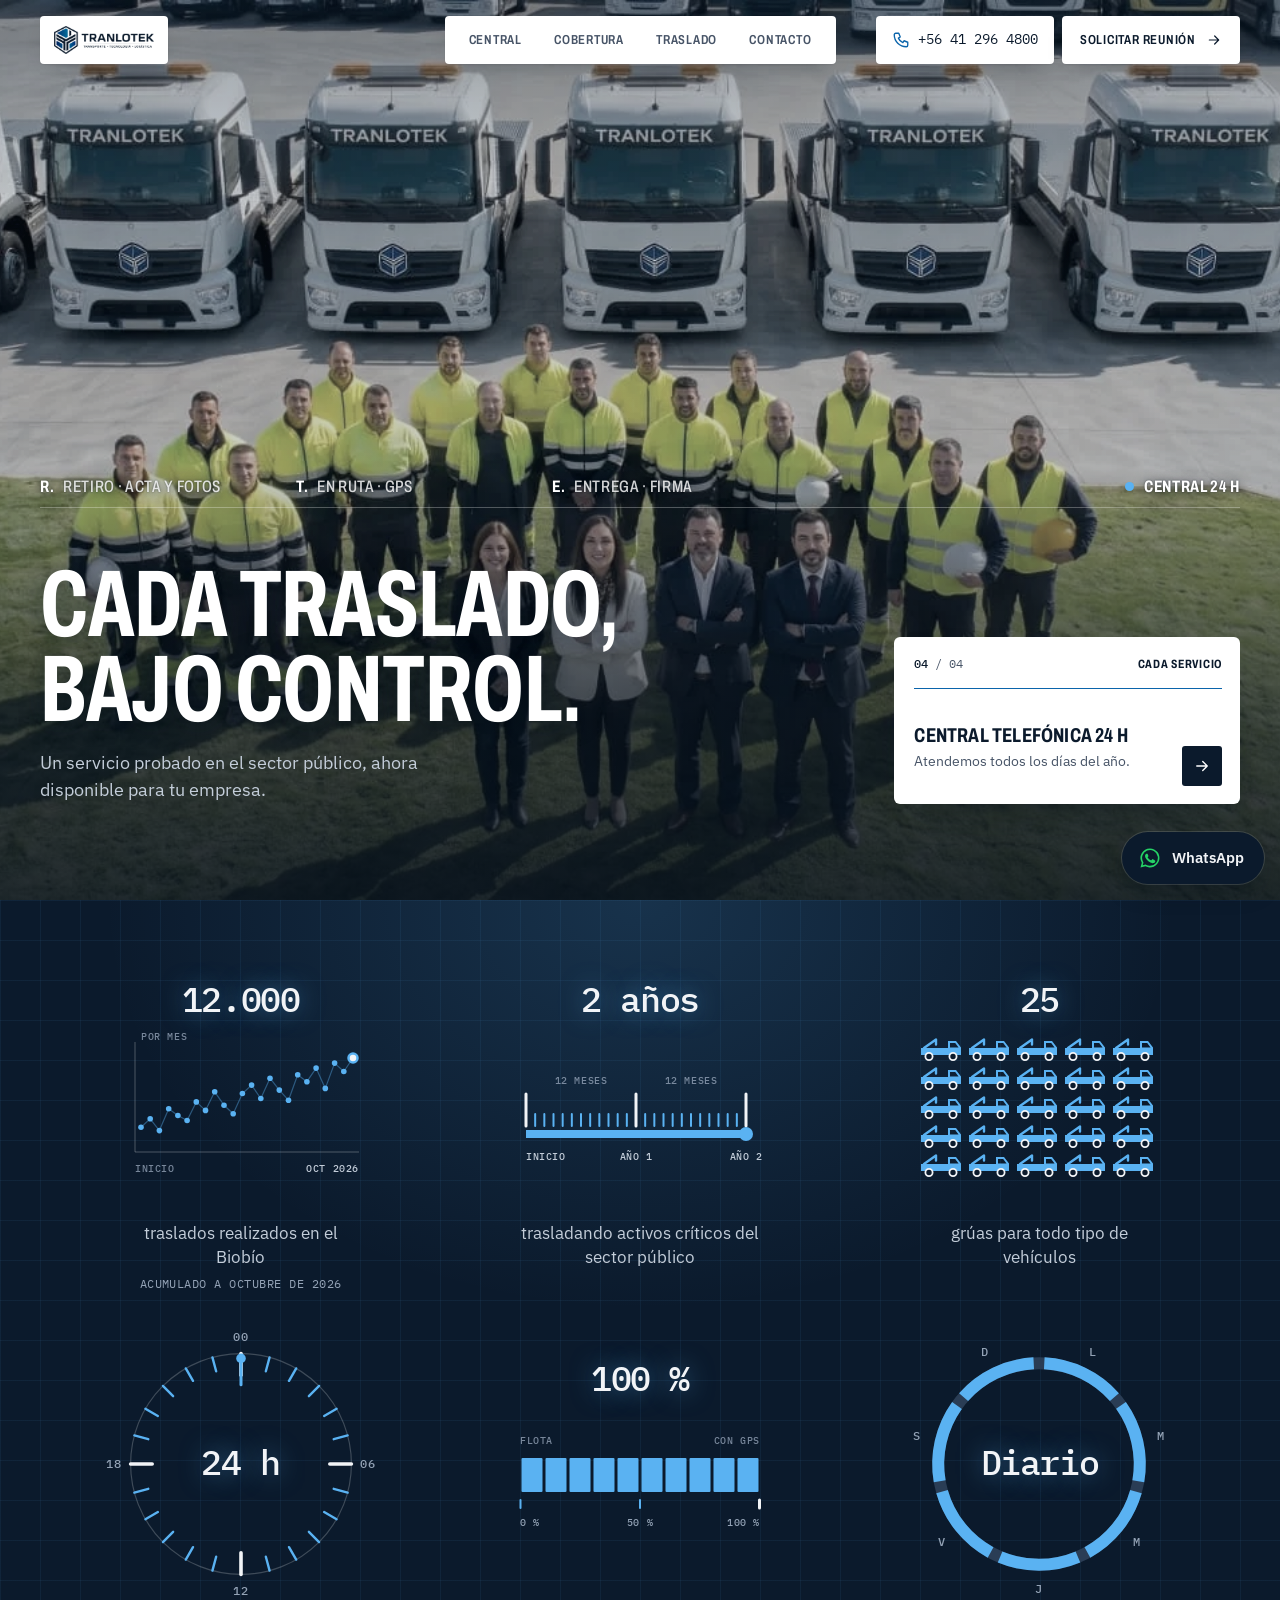
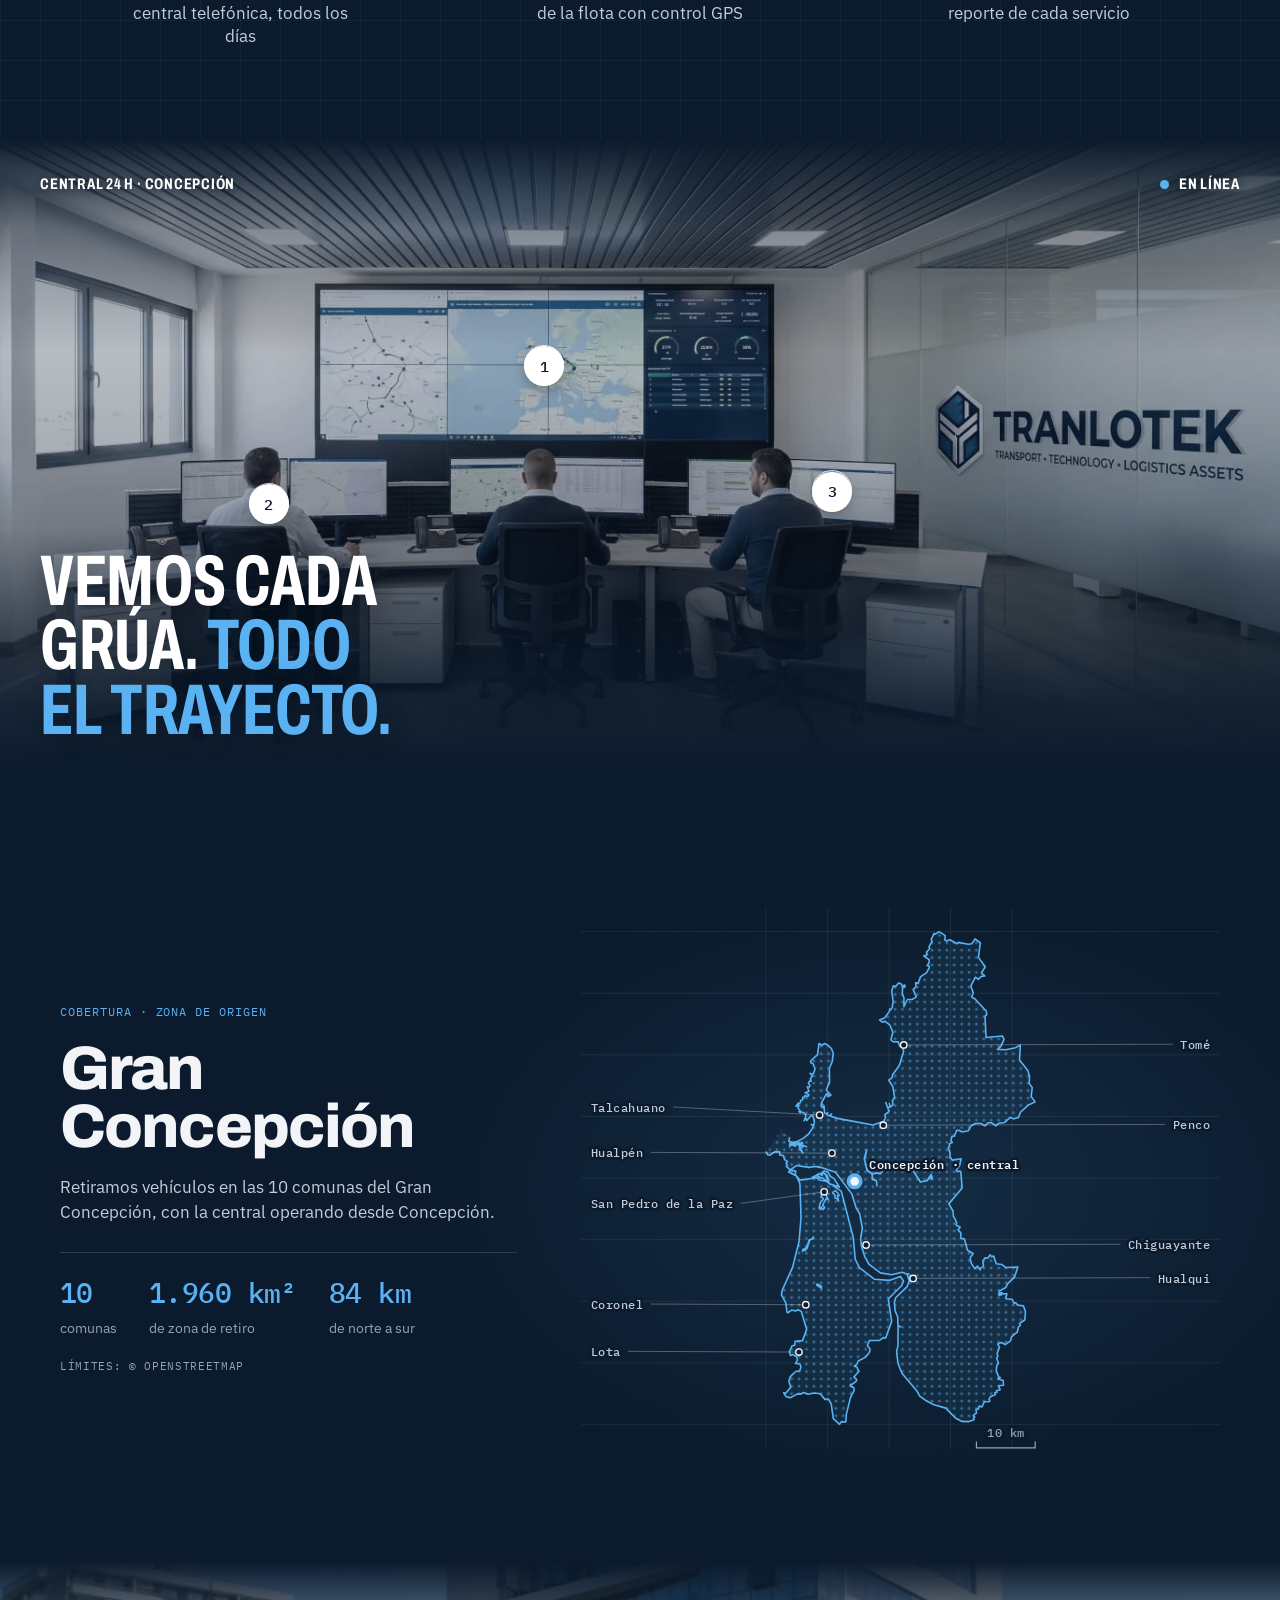
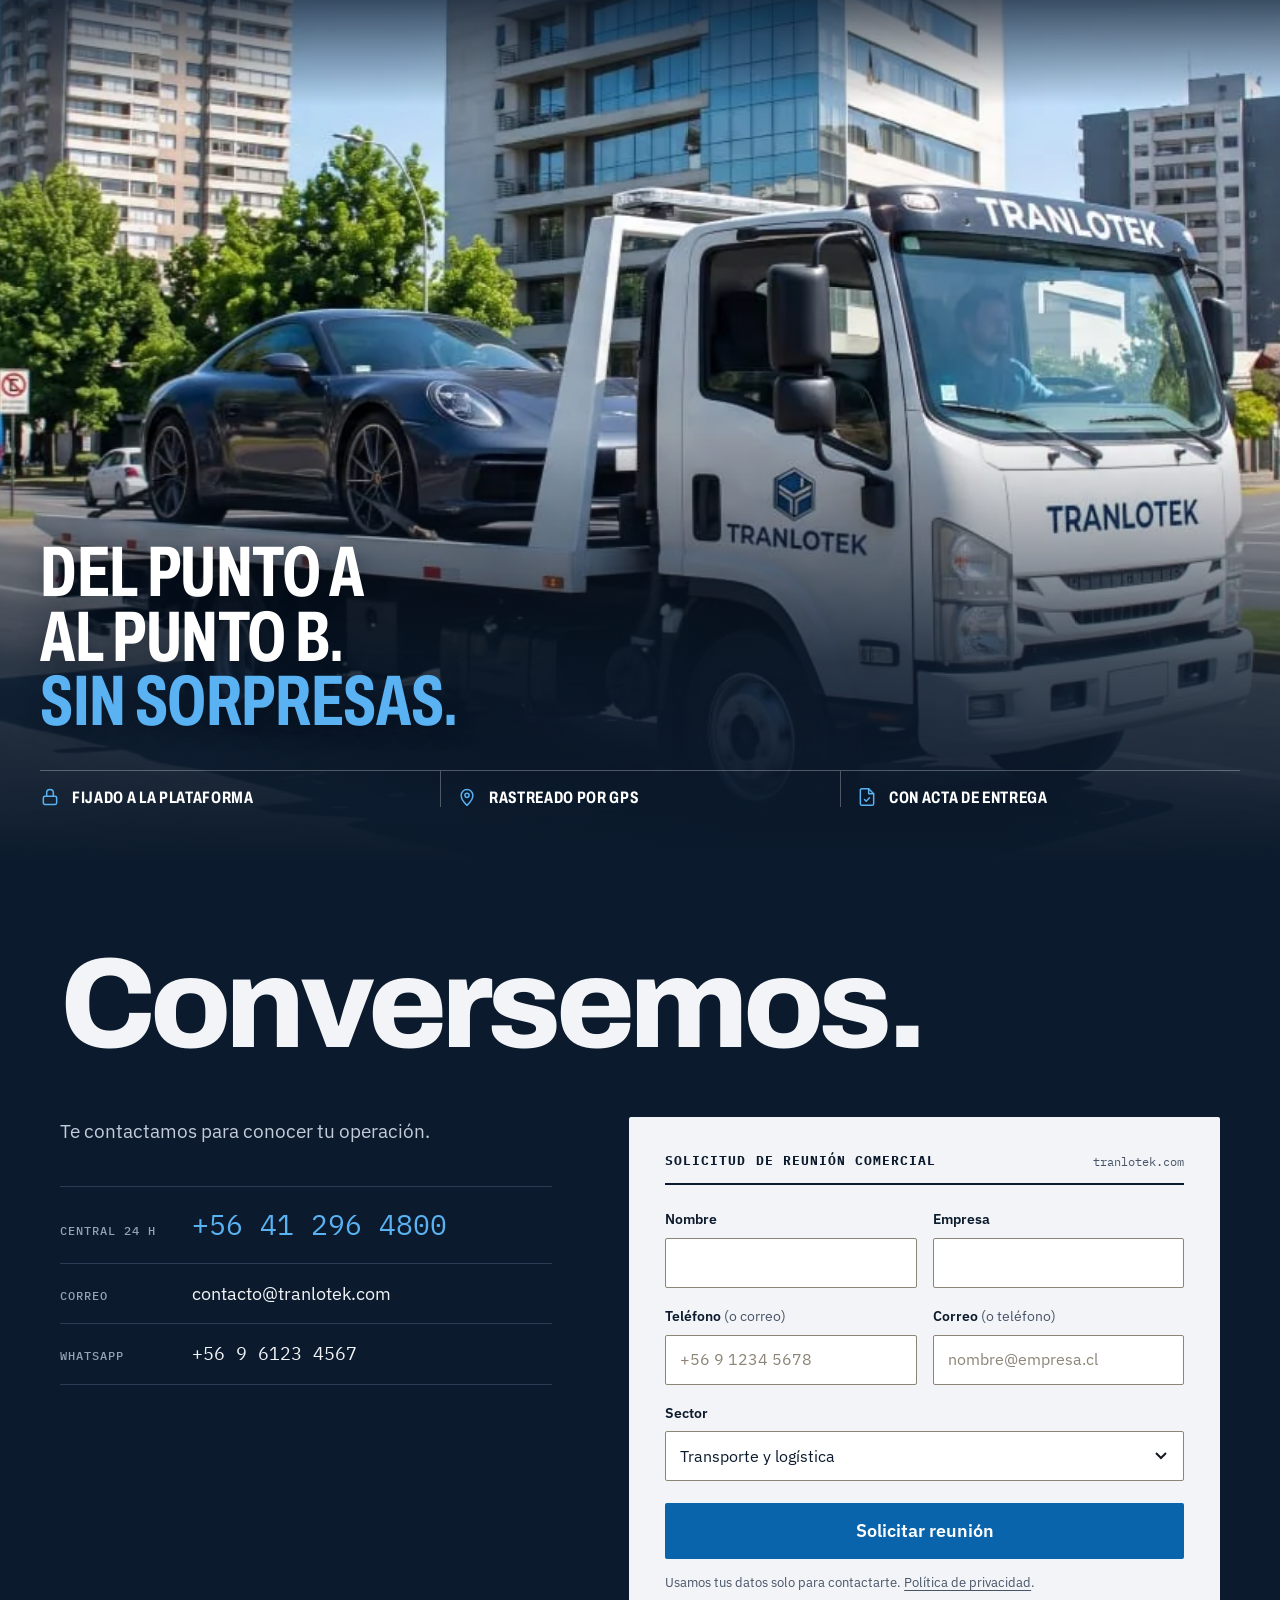
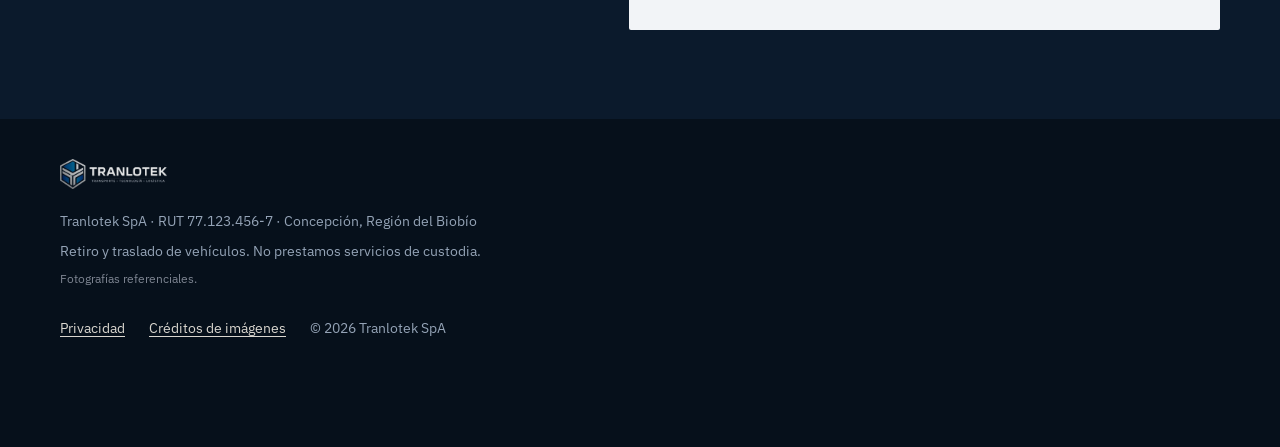
==== commit 80420096: "V1: gráfico de 12.000 con meses dispares (traslados por mes, tendencia al alza) Co-Authored-By: Clau" ====
--- a/v1/index.html
+++ b/v1/index.html
@@ -21,7 +21,7 @@
 <link rel="preconnect" href="https://fonts.googleapis.com">
 <link rel="preconnect" href="https://fonts.gstatic.com" crossorigin>
 <link rel="stylesheet" href="https://fonts.googleapis.com/css2?family=Archivo:wdth,wght@62..125,500..800&family=IBM+Plex+Mono:wght@400;500&family=IBM+Plex+Sans:wght@400;500;600&display=swap">
-<link rel="stylesheet" href="assets/css/styles.css?v=30">
+<link rel="stylesheet" href="assets/css/styles.css?v=31">
 
 <script type="application/ld+json">
 {
@@ -328,6 +328,6 @@
   <span>WhatsApp</span>
 </a>
 
-<script src="assets/js/main.js?v=15" defer></script>
+<script src="assets/js/main.js?v=16" defer></script>
 </body>
 </html>
--- a/v1/assets/css/styles.css
+++ b/v1/assets/css/styles.css
@@ -616,7 +616,7 @@
 .ring .c-cell { fill: var(--accent); }
 .ring .c-dot { fill: var(--accent); }
 .ring .c-dot--end { fill: var(--on-ink); stroke: var(--accent); stroke-width: 2.5; }
-.ring .c-guide { stroke: color-mix(in srgb, var(--on-ink) 35%, transparent); stroke-width: 1; stroke-dasharray: 2 3; }
+.ring .c-trail { fill: none; stroke: color-mix(in srgb, var(--accent) 40%, transparent); stroke-width: 1.2; stroke-linejoin: round; }
 .ring .c-axis { stroke: color-mix(in srgb, var(--on-ink) 28%, transparent); stroke-width: 1; }
 .ring .c-bar { fill: none; stroke: var(--accent); stroke-width: 8; }
 .ring .c-faint { fill: color-mix(in srgb, var(--on-ink-3) 80%, transparent); }
@@ -627,13 +627,15 @@
 
 /* Animación: los trazos se dibujan y las piezas se encienden; los números nunca cambian */
 .figs.rings-armed .r-seg,
-.figs.rings-armed .c-bar { stroke-dasharray: 1 1; stroke-dashoffset: 1; }
+.figs.rings-armed .c-bar,
+.figs.rings-armed .c-trail { stroke-dasharray: 1 1; stroke-dashoffset: 1; }
 .figs.rings-armed .r-tick,
 .figs.rings-armed .r-txt,
 .figs.rings-armed .c-cell,
 .figs.rings-armed .c-pop { opacity: 0; }
 .figs.rings-armed .c-pop { transform: translateY(5px); transform-box: fill-box; }
 .figs.rings-in .r-seg,
+.figs.rings-in .c-trail { stroke-dashoffset: 0; transition: stroke-dashoffset 1.5s linear; transition-delay: calc(var(--row, 0) * 120ms); }
 .figs.rings-in .c-bar {
   stroke-dashoffset: 0; transition: stroke-dashoffset 1.1s var(--ease); transition-delay: calc(var(--d, 0) * 45ms + var(--row, 0) * 120ms);
 }
